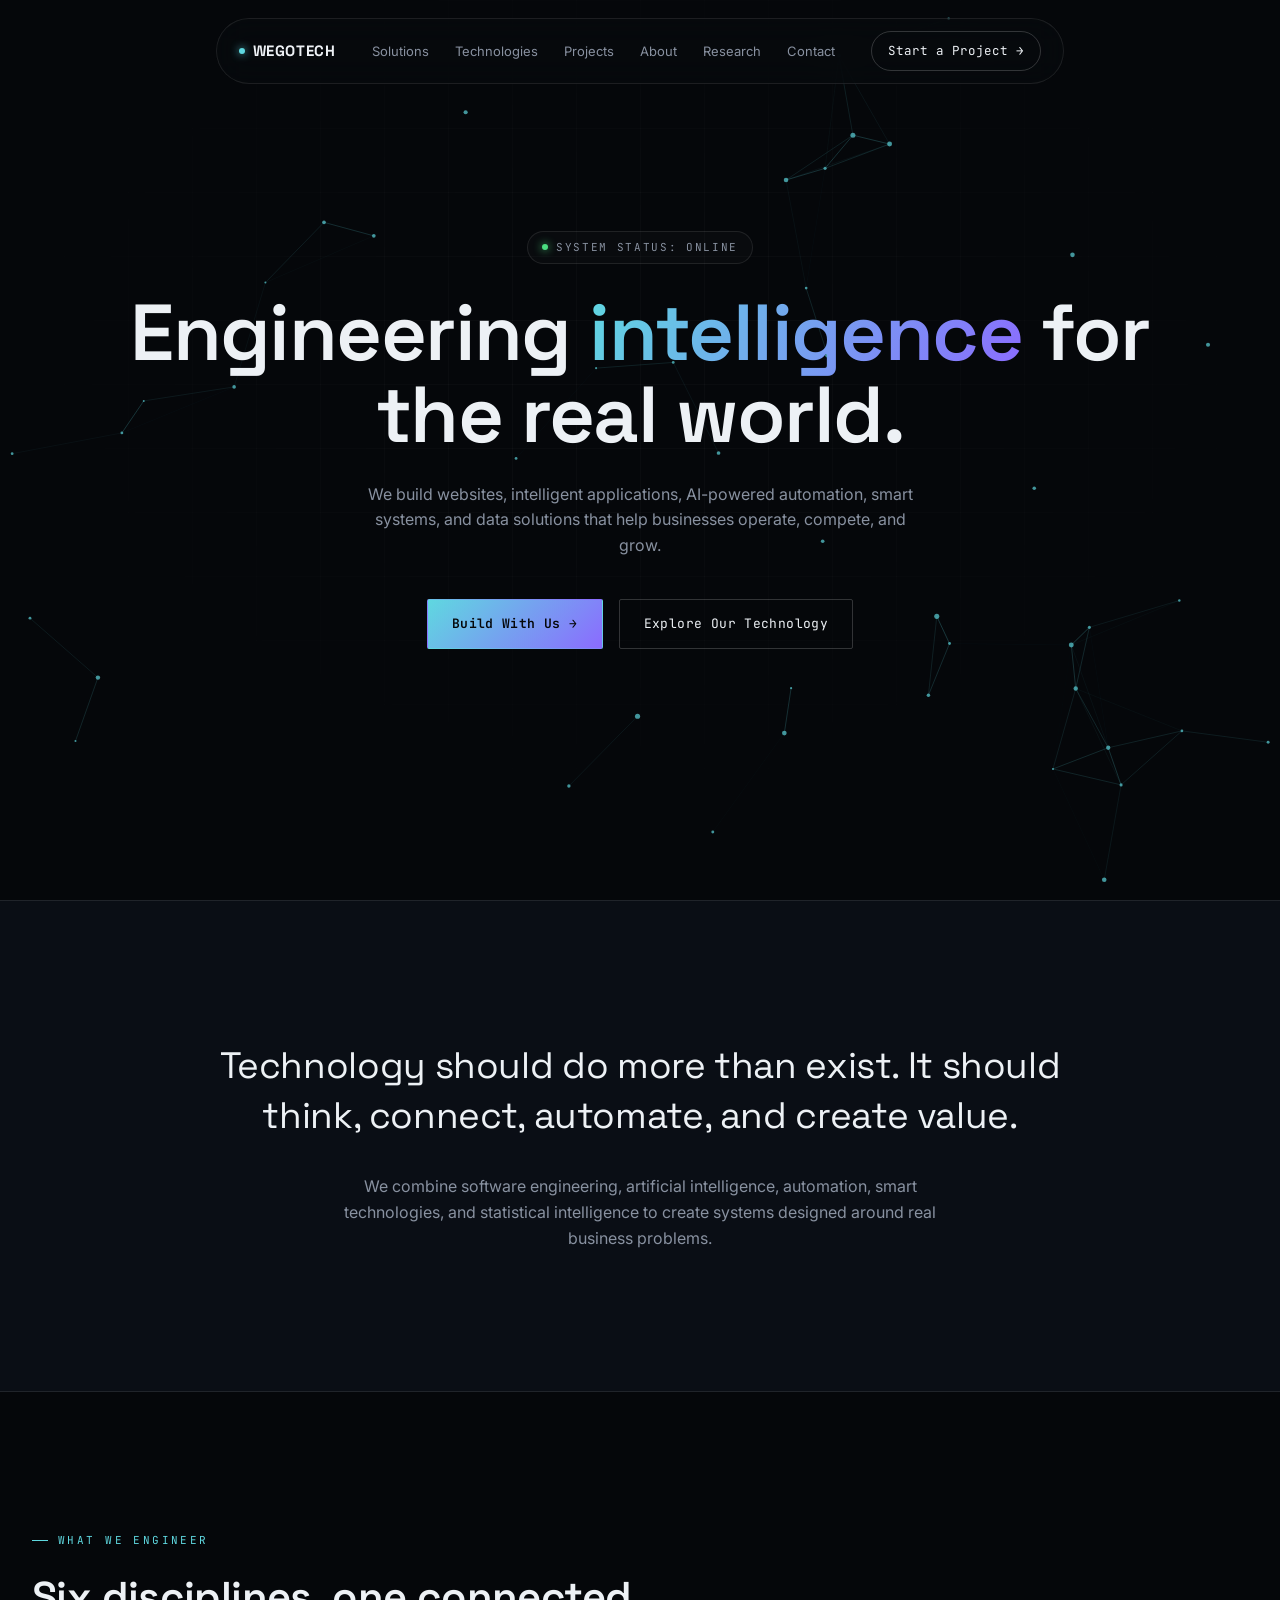
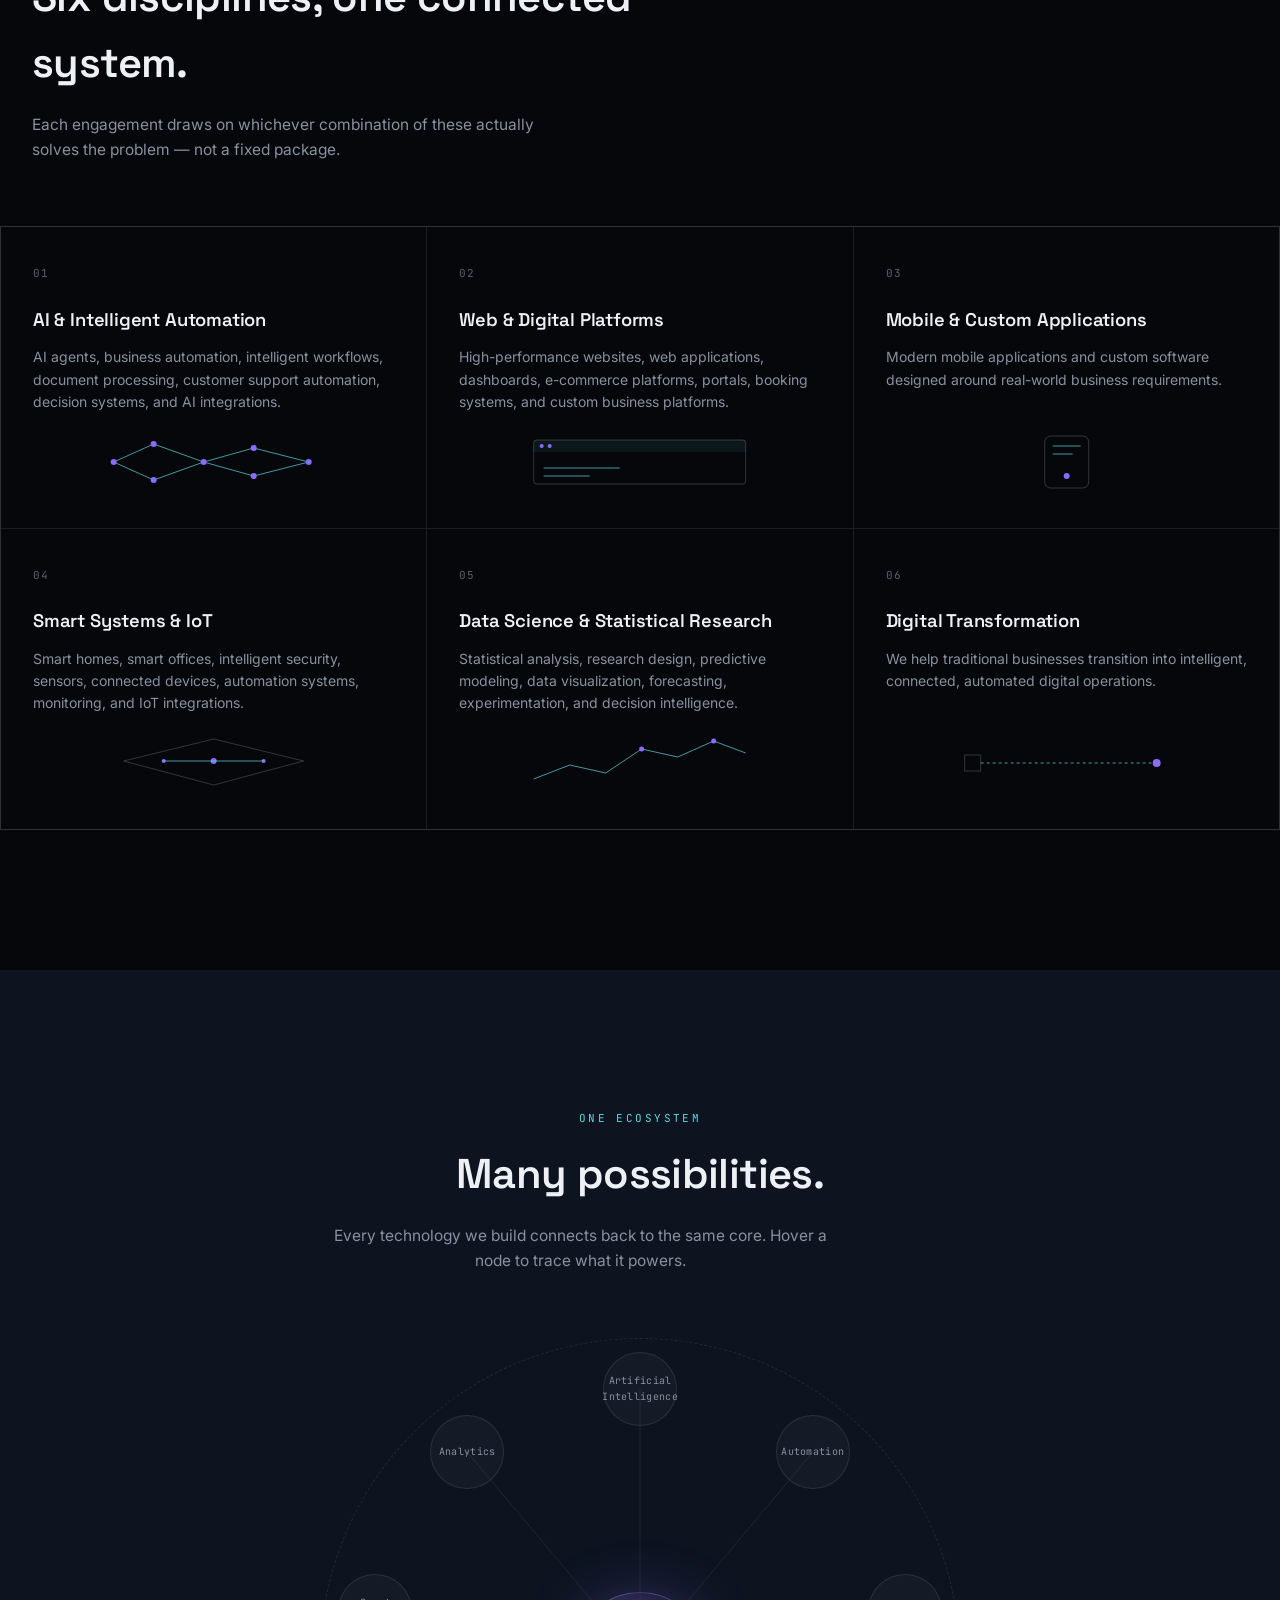
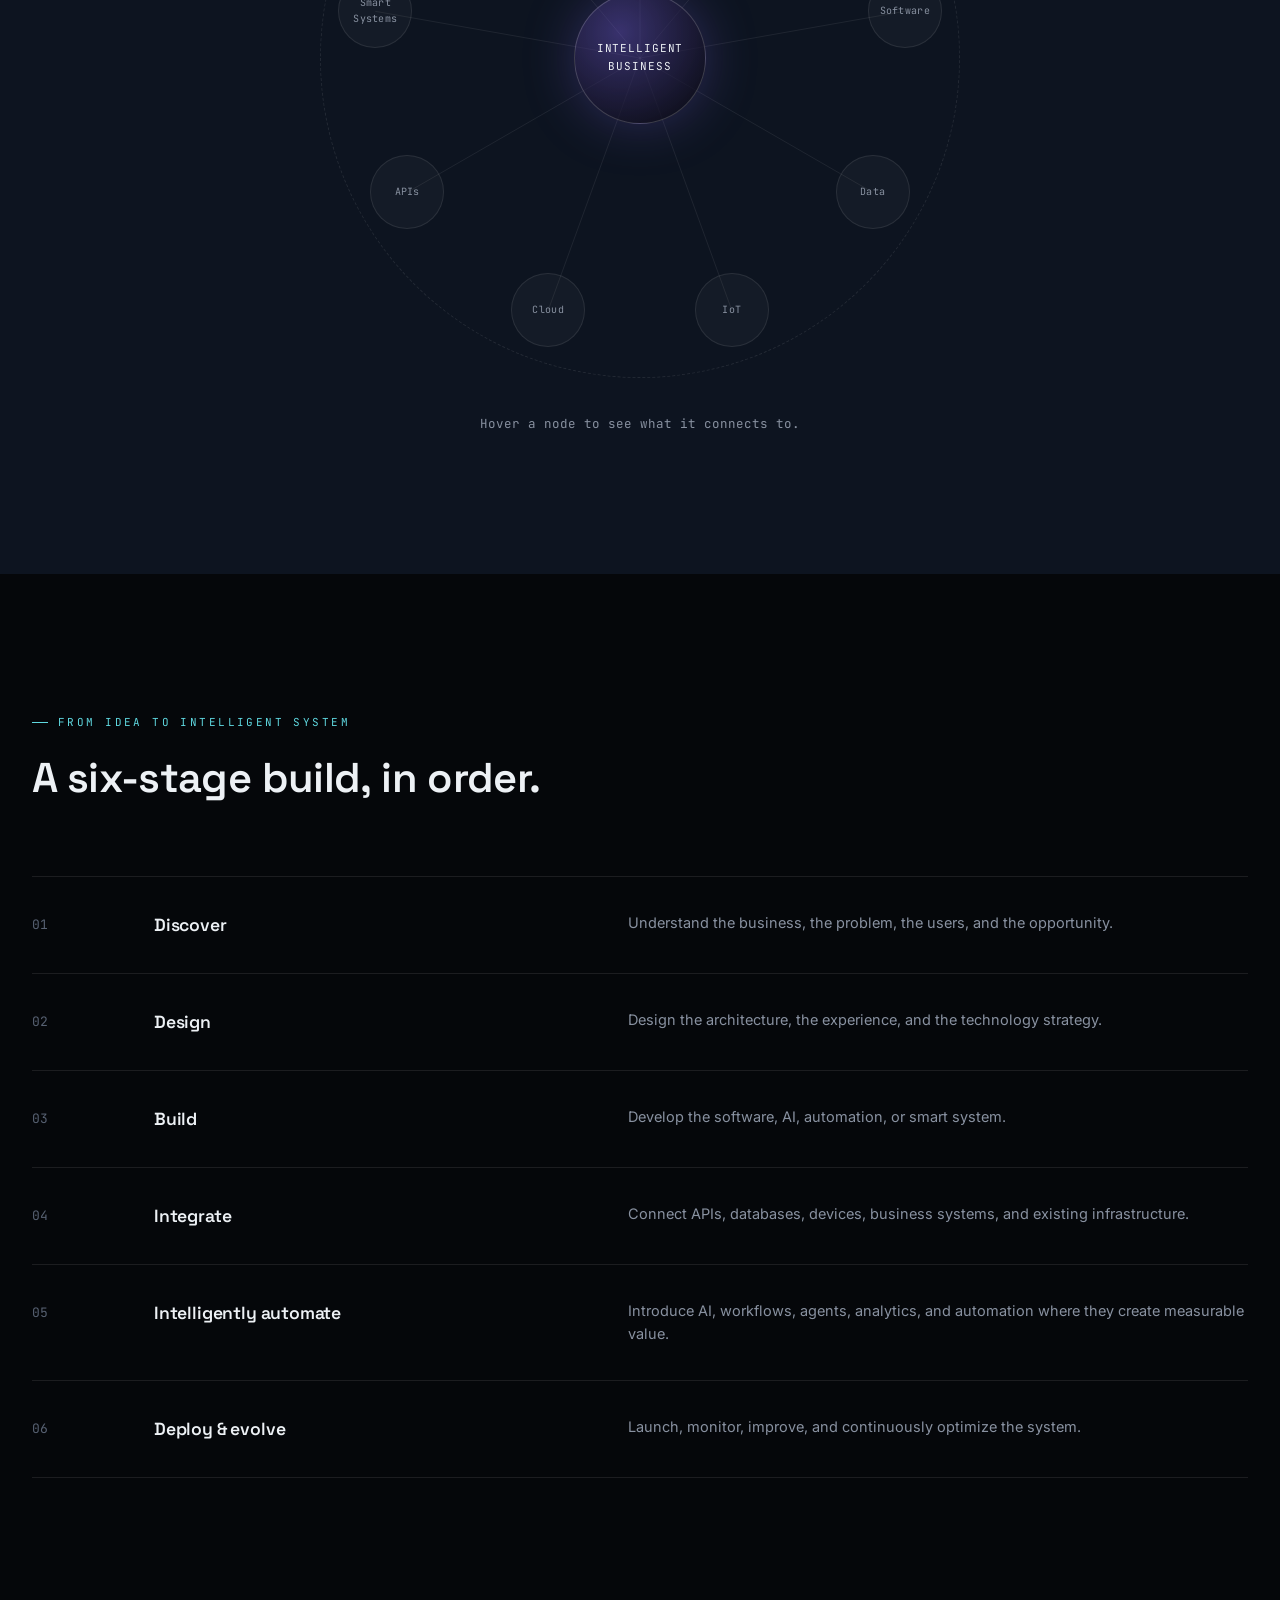
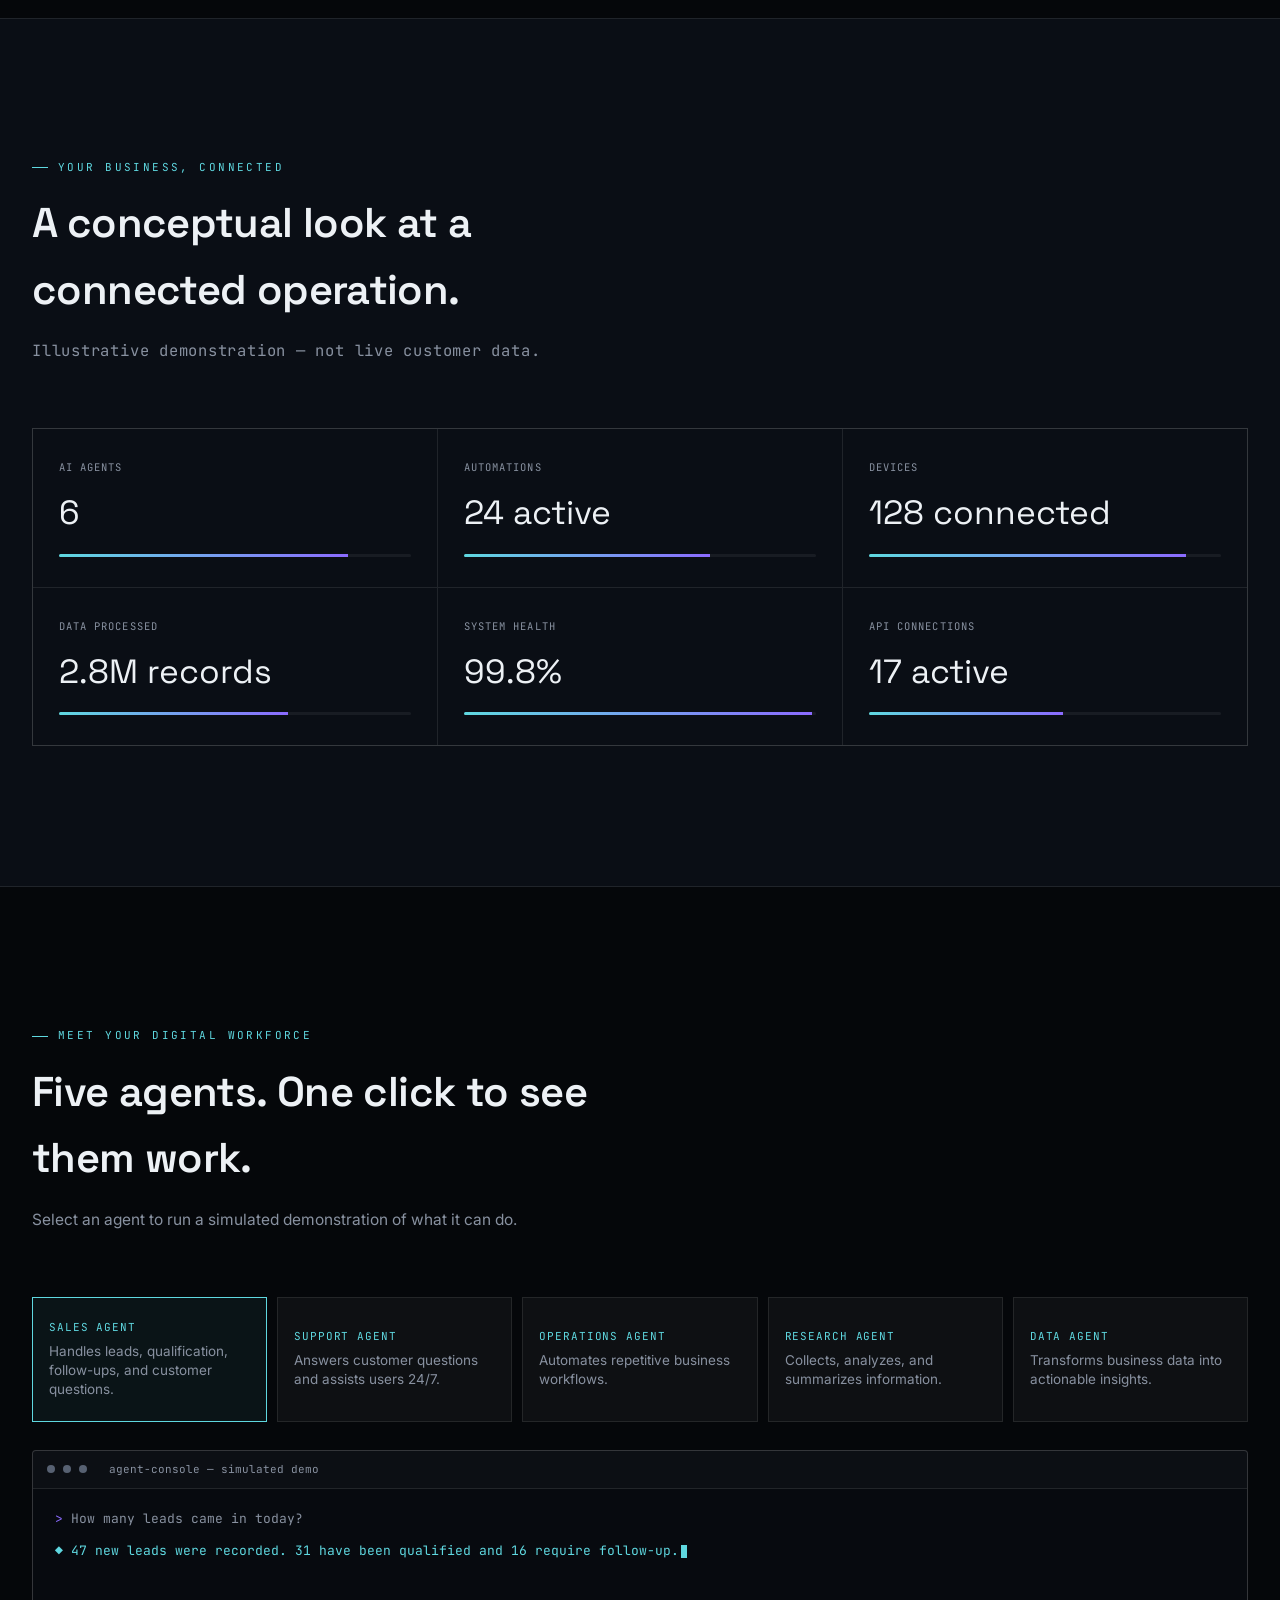
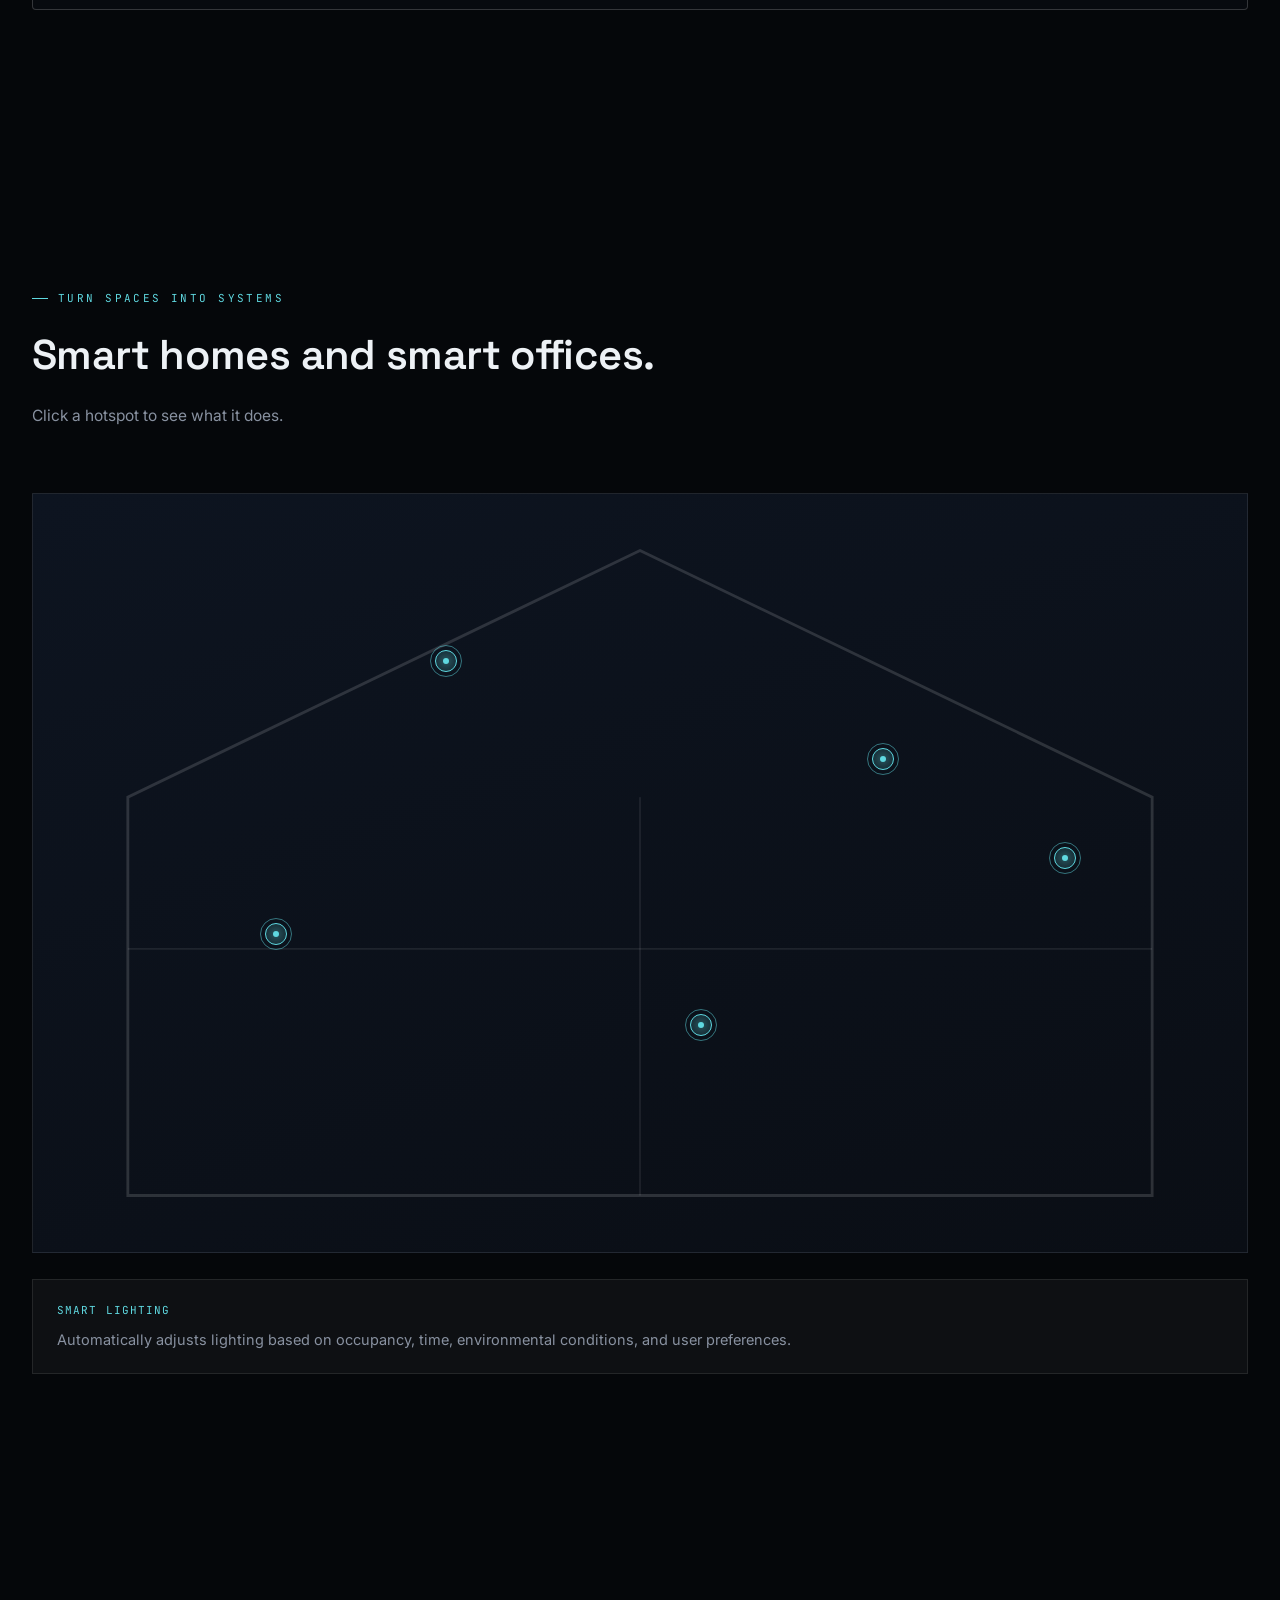
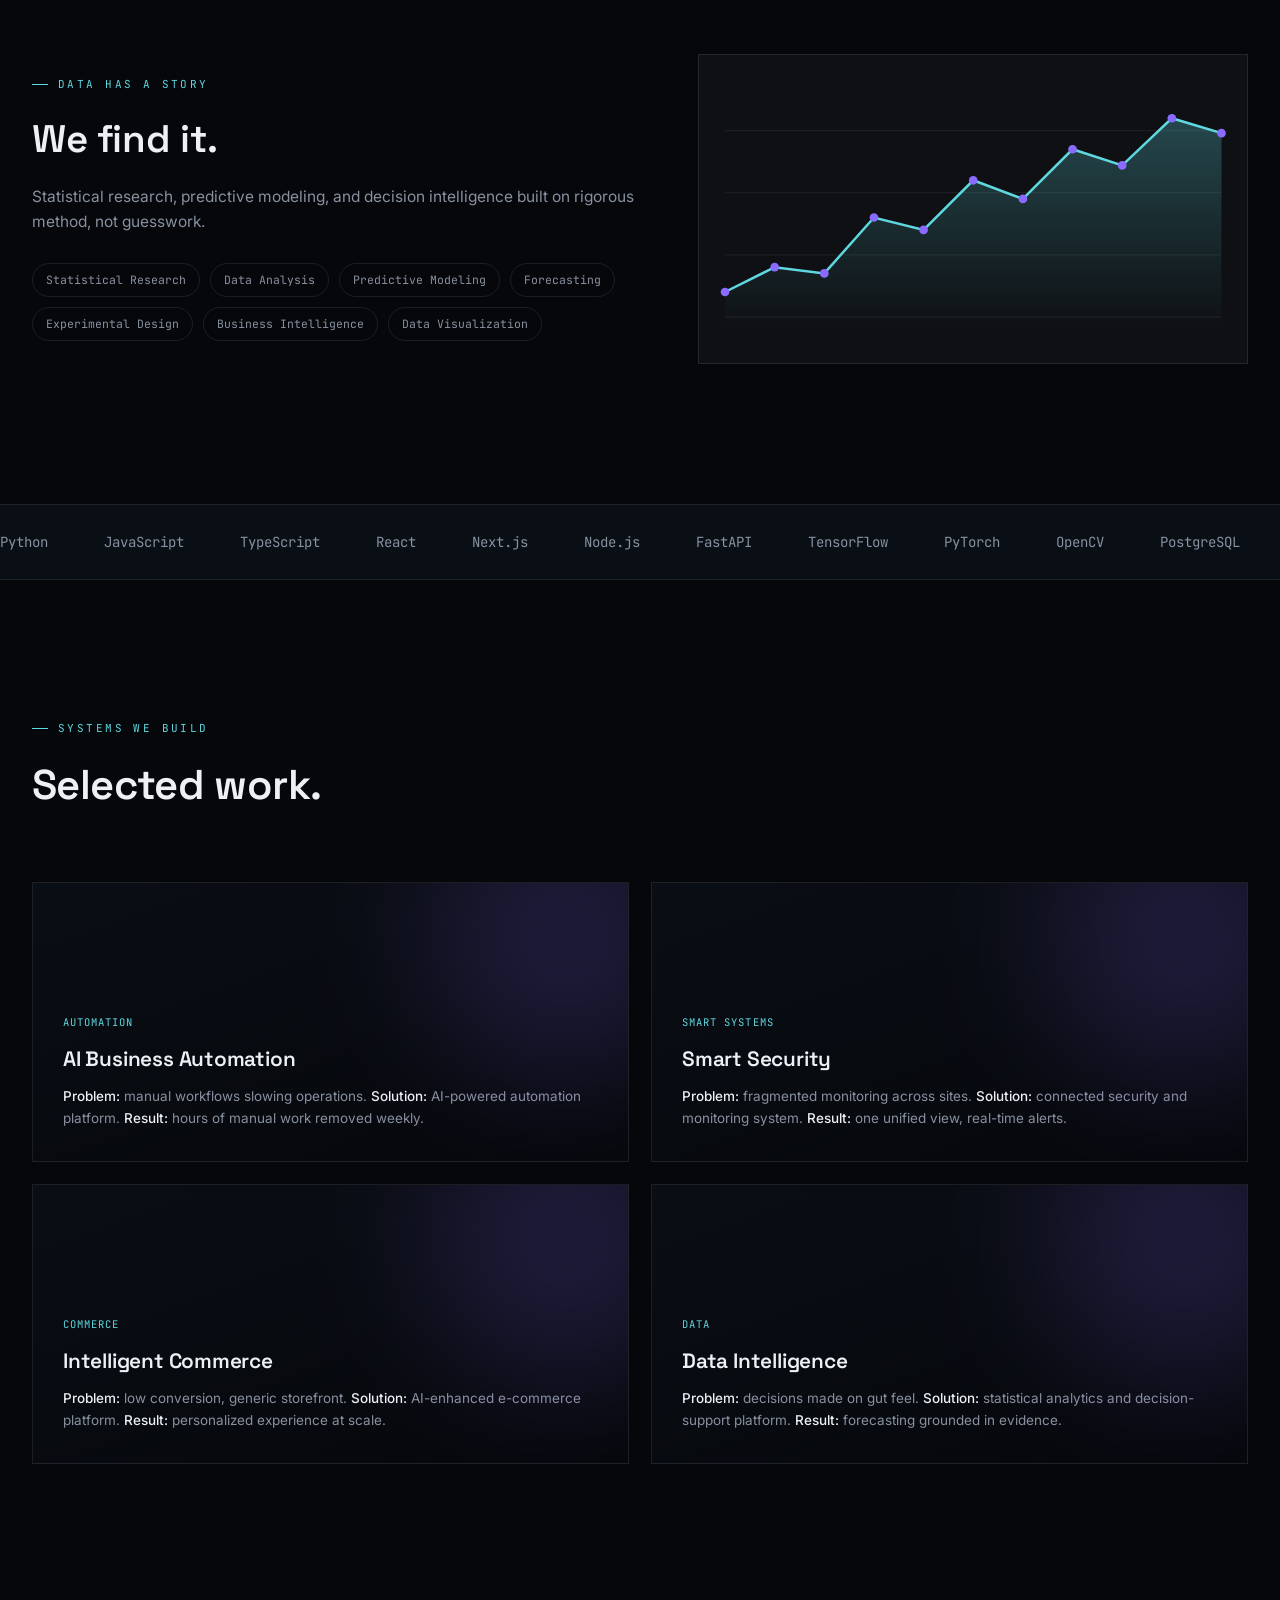
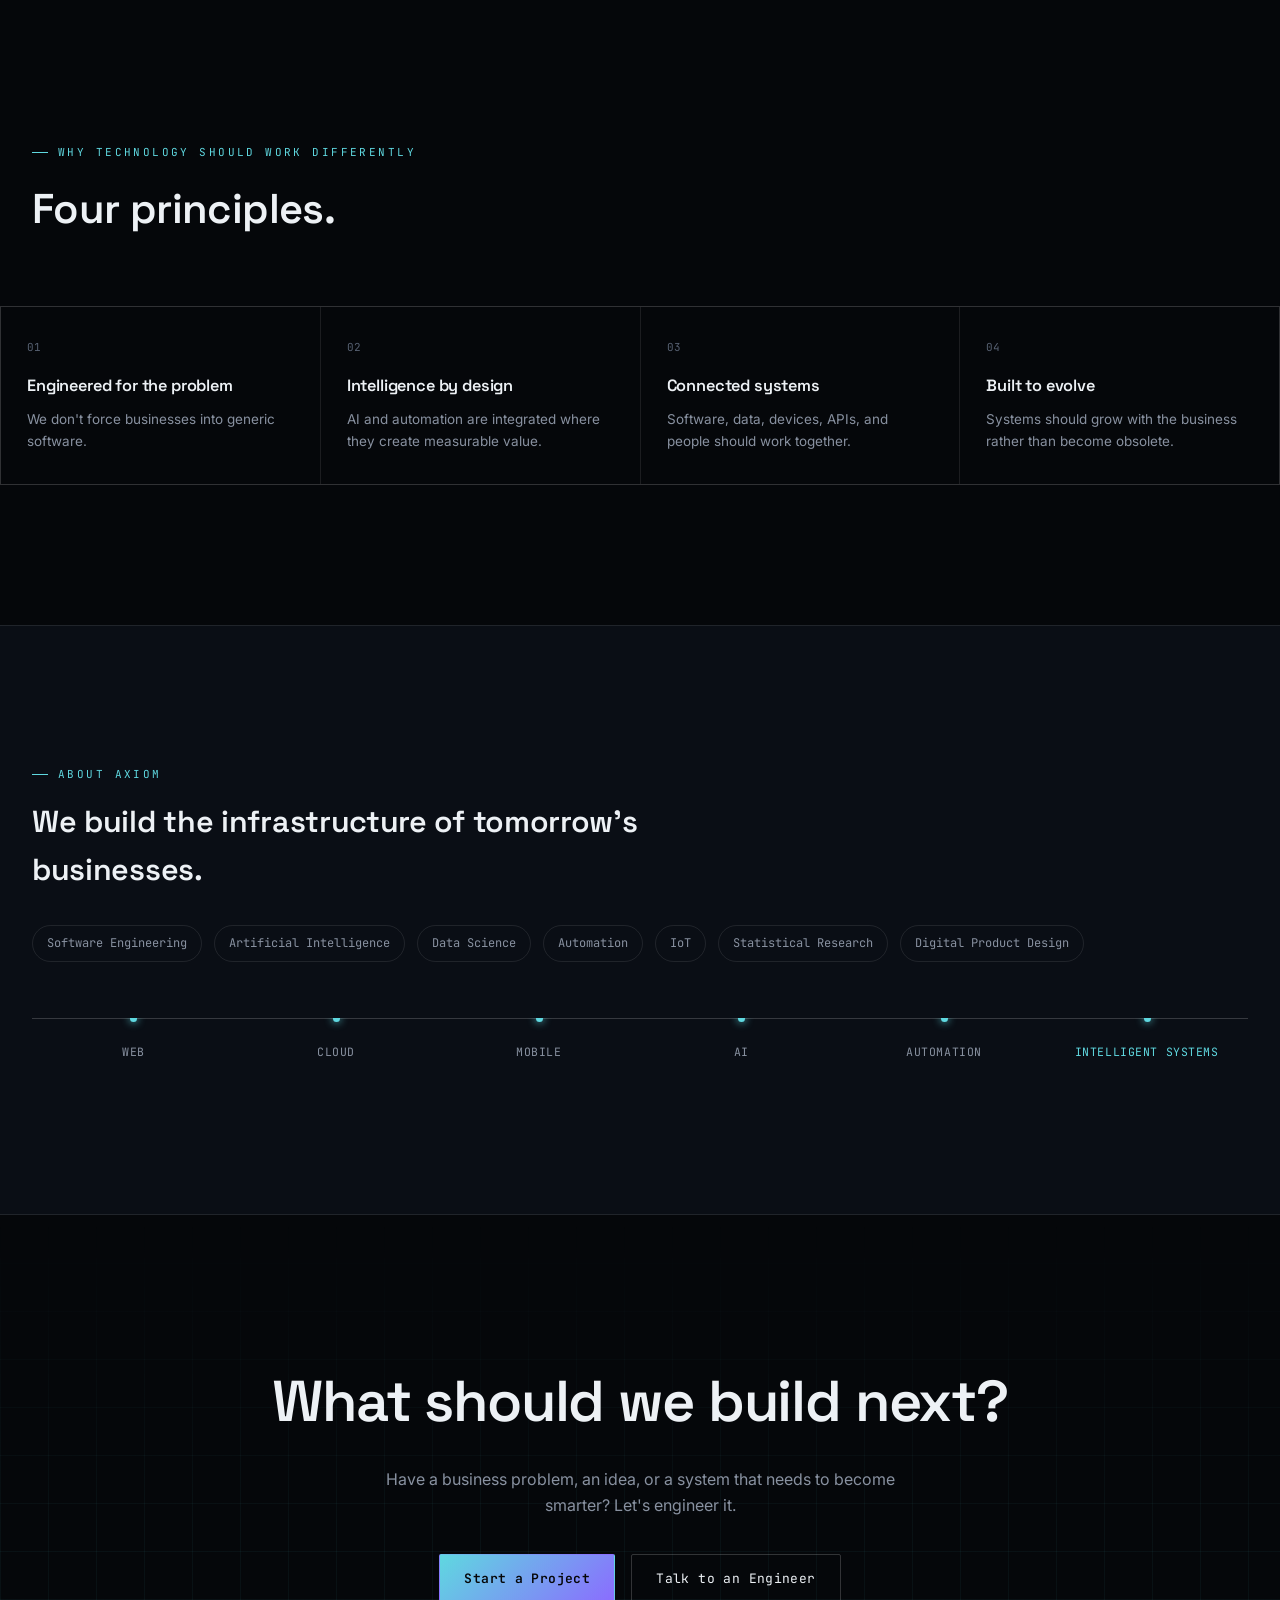
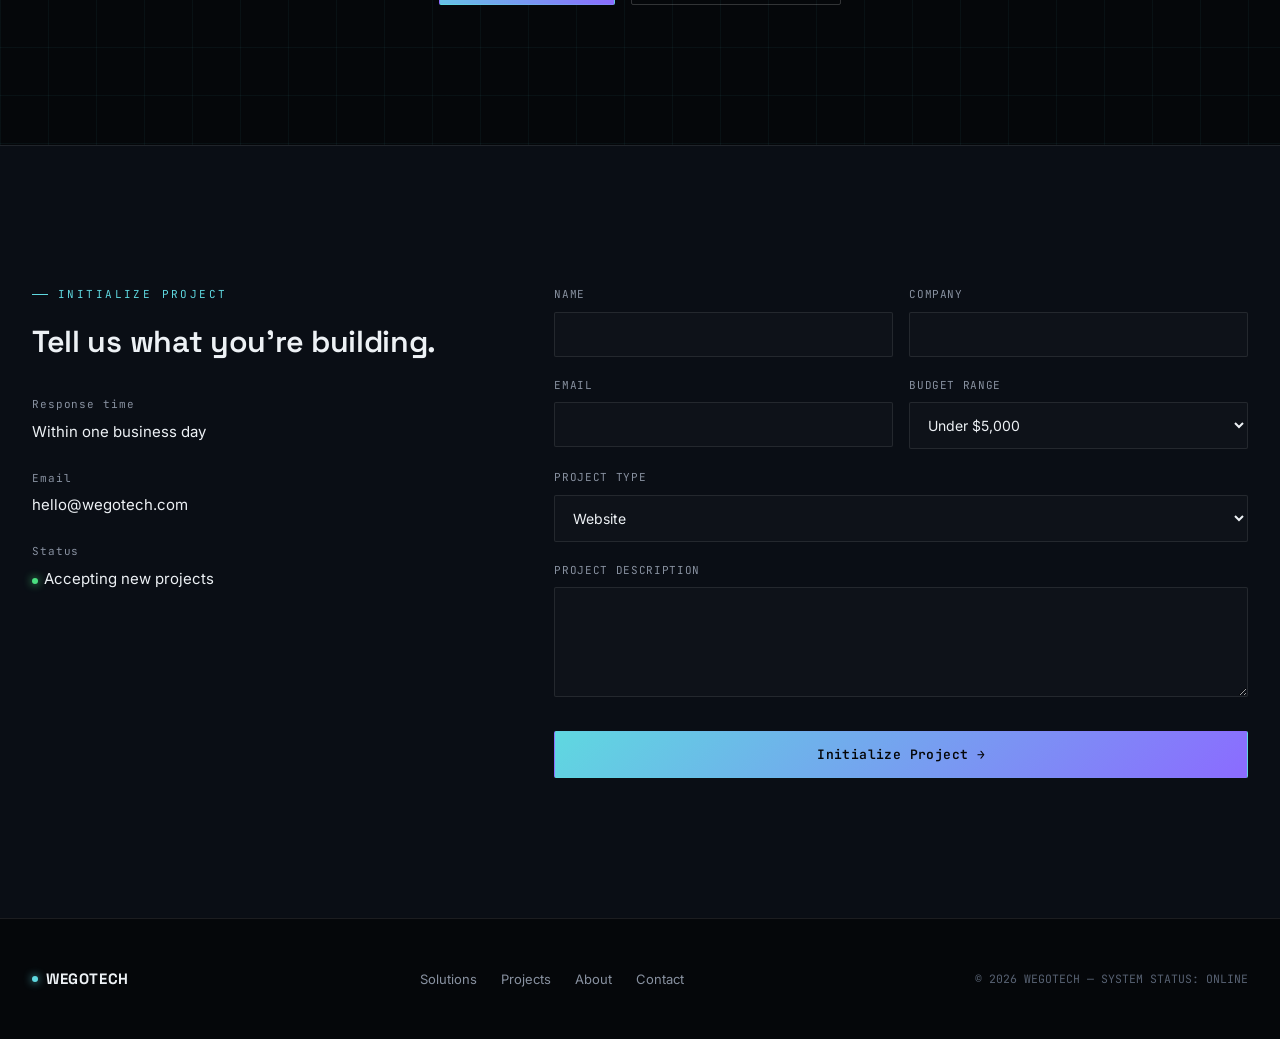
==== index.html @ 06b7b5f1 "Split site into separate HTML/CSS/JS files" ====
<!DOCTYPE html>
<html lang="en">
<head>
<meta charset="UTF-8">
<meta name="viewport" content="width=device-width, initial-scale=1.0">
<title>WeGoTech — Engineering Intelligence for the Real World</title>
<meta name="description" content="WeGoTech builds websites, intelligent applications, AI automation, smart systems and data solutions that help businesses operate, compete and grow.">
<meta property="og:title" content="WeGoTech — Engineering Intelligence for the Real World">
<meta property="og:description" content="AI integration, automation, software engineering, IoT and statistical research, delivered as one connected system.">
<meta property="og:type" content="website">
<link rel="preconnect" href="https://fonts.googleapis.com">
<link href="https://fonts.googleapis.com/css2?family=Space+Grotesk:wght@400;500;600;700&family=Inter:wght@400;500;600&family=JetBrains+Mono:wght@400;500&display=swap" rel="stylesheet">
<link rel="stylesheet" href="styles.css">
</head>
<body>

<div id="boot" aria-hidden="true">
  <div class="line l1">INITIALIZING SYSTEM<span>...</span></div>
  <div class="line l2">AI MODULE <span>........ ONLINE</span></div>
  <div class="line l3">DATA ENGINE <span>...... ONLINE</span></div>
  <div class="line l4">AUTOMATION <span>....... ONLINE</span></div>
  <div class="line l5">WELCOME TO WEGOTECH</div>
</div>

<header>
  <nav id="nav">
    <div class="logo"><span class="dot"></span>WEGOTECH</div>
    <div class="nav-links">
      <a href="#solutions">Solutions</a>
      <a href="#ecosystem">Technologies</a>
      <a href="#projects">Projects</a>
      <a href="#about">About</a>
      <a href="#data">Research</a>
      <a href="#contact">Contact</a>
    </div>
    <a href="#contact" class="nav-cta">Start a Project →</a>
  </nav>
</header>

<!-- HERO -->
<section class="hero">
  <canvas id="hero-canvas"></canvas>
  <div class="hero-grid" aria-hidden="true"></div>
  <div class="container hero-inner">
    <div class="status-pill"><span class="pulse"></span> SYSTEM STATUS: ONLINE</div>
    <h1>Engineering <span class="grad">intelligence</span> for the real world.</h1>
    <p>We build websites, intelligent applications, AI-powered automation, smart systems, and data solutions that help businesses operate, compete, and grow.</p>
    <div class="hero-ctas">
      <a href="#contact" class="btn btn-primary">Build With Us →</a>
      <a href="#solutions" class="btn btn-ghost">Explore Our Technology</a>
    </div>
  </div>
</section>

<!-- PHILOSOPHY -->
<section class="philosophy">
  <div class="container">
    <p class="lead" id="philosophy-text">Technology should do more than exist. It should think, connect, automate, and create value.</p>
    <p class="sub reveal">We combine software engineering, artificial intelligence, automation, smart technologies, and statistical intelligence to create systems designed around real business problems.</p>
  </div>
</section>

<!-- SERVICES -->
<section id="solutions">
  <div class="container">
    <div class="section-head reveal">
      <div class="eyebrow">What we engineer</div>
      <h2>Six disciplines, one connected system.</h2>
      <p>Each engagement draws on whichever combination of these actually solves the problem — not a fixed package.</p>
    </div>
  </div>
  <div class="services-grid reveal-stagger" id="services-grid">
    <div class="service-card">
      <div class="num">01</div>
      <h3>AI &amp; Intelligent Automation</h3>
      <p>AI agents, business automation, intelligent workflows, document processing, customer support automation, decision systems, and AI integrations.</p>
      <div class="viz"><svg viewBox="0 0 220 56"><g class="net-viz"></g></svg></div>
    </div>
    <div class="service-card">
      <div class="num">02</div>
      <h3>Web &amp; Digital Platforms</h3>
      <p>High-performance websites, web applications, dashboards, e-commerce platforms, portals, booking systems, and custom business platforms.</p>
      <div class="viz"><svg viewBox="0 0 220 56"><rect x="4" y="6" width="212" height="44" rx="3" fill="none" stroke="var(--line-bright)"/><rect x="4" y="6" width="212" height="12" fill="rgba(95,216,224,0.08)"/><circle class="viz-dot" cx="12" cy="12" r="2"/><circle class="viz-dot" cx="20" cy="12" r="2" fill="var(--cyan)"/><line class="viz-line" x1="14" y1="34" x2="90" y2="34"/><line class="viz-line" x1="14" y1="42" x2="60" y2="42"/></svg></div>
    </div>
    <div class="service-card">
      <div class="num">03</div>
      <h3>Mobile &amp; Custom Applications</h3>
      <p>Modern mobile applications and custom software designed around real-world business requirements.</p>
      <div class="viz"><svg viewBox="0 0 220 56"><rect x="88" y="2" width="44" height="52" rx="6" fill="none" stroke="var(--line-bright)"/><line class="viz-line" x1="96" y1="12" x2="124" y2="12"/><line class="viz-line" x1="96" y1="20" x2="116" y2="20"/><circle class="viz-dot" cx="110" cy="42" r="3"/></svg></div>
    </div>
    <div class="service-card">
      <div class="num">04</div>
      <h3>Smart Systems &amp; IoT</h3>
      <p>Smart homes, smart offices, intelligent security, sensors, connected devices, automation systems, monitoring, and IoT integrations.</p>
      <div class="viz"><svg viewBox="0 0 220 56"><polygon points="110,4 200,26 110,50 20,26" fill="none" stroke="var(--line-bright)"/><circle class="viz-dot" cx="110" cy="26" r="3"/><circle class="viz-dot" cx="60" cy="26" r="2" fill="var(--cyan)"/><circle class="viz-dot" cx="160" cy="26" r="2" fill="var(--cyan)"/><line class="viz-line" x1="110" y1="26" x2="60" y2="26"/><line class="viz-line" x1="110" y1="26" x2="160" y2="26"/></svg></div>
    </div>
    <div class="service-card">
      <div class="num">05</div>
      <h3>Data Science &amp; Statistical Research</h3>
      <p>Statistical analysis, research design, predictive modeling, data visualization, forecasting, experimentation, and decision intelligence.</p>
      <div class="viz"><svg viewBox="0 0 220 56"><polyline class="viz-line" points="4,44 40,30 76,38 112,14 148,22 184,6 216,18"/><circle class="viz-dot" cx="112" cy="14" r="2.5"/><circle class="viz-dot" cx="184" cy="6" r="2.5"/></svg></div>
    </div>
    <div class="service-card">
      <div class="num">06</div>
      <h3>Digital Transformation</h3>
      <p>We help traditional businesses transition into intelligent, connected, automated digital operations.</p>
      <div class="viz"><svg viewBox="0 0 220 56"><rect x="8" y="20" width="16" height="16" fill="none" stroke="var(--line-bright)"/><line class="viz-line" x1="24" y1="28" x2="196" y2="28" stroke-dasharray="3 3"/><circle class="viz-dot" cx="200" cy="28" r="4"/></svg></div>
    </div>
  </div>
</section>

<!-- ECOSYSTEM -->
<section id="ecosystem" class="ecosystem">
  <div class="container">
    <div class="section-head center reveal" style="margin-left:auto;margin-right:auto;">
      <div class="eyebrow">One ecosystem</div>
      <h2>Many possibilities.</h2>
      <p>Every technology we build connects back to the same core. Hover a node to trace what it powers.</p>
    </div>
    <div class="radial-wrap reveal" id="radial-wrap">
      <svg id="ecosystem-svg"></svg>
      <div class="radial-ring"></div>
      <div class="radial-center">INTELLIGENT<br>BUSINESS</div>
      <!-- nodes injected by JS -->
    </div>
    <p class="eco-readout" id="eco-readout">Hover a node to see what it connects to.</p>
  </div>
</section>

<!-- PROCESS -->
<section id="process">
  <div class="container">
    <div class="section-head reveal">
      <div class="eyebrow">From idea to intelligent system</div>
      <h2>A six-stage build, in order.</h2>
    </div>
    <div class="process-list reveal-stagger" id="process-list">
      <div class="process-item"><div class="p-num">01</div><h3>Discover</h3><p class="p-desc">Understand the business, the problem, the users, and the opportunity.</p></div>
      <div class="process-item"><div class="p-num">02</div><h3>Design</h3><p class="p-desc">Design the architecture, the experience, and the technology strategy.</p></div>
      <div class="process-item"><div class="p-num">03</div><h3>Build</h3><p class="p-desc">Develop the software, AI, automation, or smart system.</p></div>
      <div class="process-item"><div class="p-num">04</div><h3>Integrate</h3><p class="p-desc">Connect APIs, databases, devices, business systems, and existing infrastructure.</p></div>
      <div class="process-item"><div class="p-num">05</div><h3>Intelligently automate</h3><p class="p-desc">Introduce AI, workflows, agents, analytics, and automation where they create measurable value.</p></div>
      <div class="process-item"><div class="p-num">06</div><h3>Deploy &amp; evolve</h3><p class="p-desc">Launch, monitor, improve, and continuously optimize the system.</p></div>
    </div>
  </div>
</section>

<!-- CONTROL CENTER -->
<section class="control">
  <div class="container">
    <div class="section-head reveal">
      <div class="eyebrow">Your business, connected</div>
      <h2>A conceptual look at a connected operation.</h2>
      <p class="control-note">Illustrative demonstration — not live customer data.</p>
    </div>
    <div class="stat-grid" id="stat-grid">
      <div class="stat"><div class="stat-label">AI Agents</div><div class="stat-value" data-target="6" data-suffix="">0</div><div class="stat-bar"><i data-width="82%"></i></div></div>
      <div class="stat"><div class="stat-label">Automations</div><div class="stat-value" data-target="24" data-suffix=" active">0</div><div class="stat-bar"><i data-width="70%"></i></div></div>
      <div class="stat"><div class="stat-label">Devices</div><div class="stat-value" data-target="128" data-suffix=" connected">0</div><div class="stat-bar"><i data-width="90%"></i></div></div>
      <div class="stat"><div class="stat-label">Data processed</div><div class="stat-value" data-target="2.8" data-suffix="M records" data-decimal="1">0</div><div class="stat-bar"><i data-width="65%"></i></div></div>
      <div class="stat"><div class="stat-label">System health</div><div class="stat-value" data-target="99.8" data-suffix="%" data-decimal="1">0</div><div class="stat-bar"><i data-width="99%"></i></div></div>
      <div class="stat"><div class="stat-label">API connections</div><div class="stat-value" data-target="17" data-suffix=" active">0</div><div class="stat-bar"><i data-width="55%"></i></div></div>
    </div>
  </div>
</section>

<!-- AGENTS -->
<section id="agents">
  <div class="container">
    <div class="section-head reveal">
      <div class="eyebrow">Meet your digital workforce</div>
      <h2>Five agents. One click to see them work.</h2>
      <p>Select an agent to run a simulated demonstration of what it can do.</p>
    </div>
    <div class="agents-grid reveal-stagger" id="agents-grid">
      <button class="agent-btn active" data-agent="0"><div class="a-name">SALES AGENT</div><div class="a-role">Handles leads, qualification, follow-ups, and customer questions.</div></button>
      <button class="agent-btn" data-agent="1"><div class="a-name">SUPPORT AGENT</div><div class="a-role">Answers customer questions and assists users 24/7.</div></button>
      <button class="agent-btn" data-agent="2"><div class="a-name">OPERATIONS AGENT</div><div class="a-role">Automates repetitive business workflows.</div></button>
      <button class="agent-btn" data-agent="3"><div class="a-name">RESEARCH AGENT</div><div class="a-role">Collects, analyzes, and summarizes information.</div></button>
      <button class="agent-btn" data-agent="4"><div class="a-name">DATA AGENT</div><div class="a-role">Transforms business data into actionable insights.</div></button>
    </div>
    <div class="terminal reveal">
      <div class="terminal-bar"><span class="dot"></span><span class="dot"></span><span class="dot"></span>&nbsp;&nbsp;agent-console — simulated demo</div>
      <div class="terminal-body" id="terminal-body"></div>
    </div>
  </div>
</section>

<!-- SMART SPACE -->
<section id="smart-space">
  <div class="container">
    <div class="section-head reveal">
      <div class="eyebrow">Turn spaces into systems</div>
      <h2>Smart homes and smart offices.</h2>
      <p>Click a hotspot to see what it does.</p>
    </div>
    <div class="space-wrap reveal" id="space-wrap">
      <svg viewBox="0 0 640 400" preserveAspectRatio="xMidYMid slice">
        <polygon points="320,30 590,160 590,370 50,370 50,160" fill="none" stroke="rgba(255,255,255,0.14)" stroke-width="1.5"/>
        <line x1="320" y1="160" x2="320" y2="370" stroke="rgba(255,255,255,0.08)"/>
        <line x1="50" y1="240" x2="590" y2="240" stroke="rgba(255,255,255,0.08)"/>
      </svg>
      <div class="hotspot" style="top:22%; left:34%;" data-spot="0"></div>
      <div class="hotspot" style="top:35%; left:70%;" data-spot="1"></div>
      <div class="hotspot" style="top:58%; left:20%;" data-spot="2"></div>
      <div class="hotspot" style="top:70%; left:55%;" data-spot="3"></div>
      <div class="hotspot" style="top:48%; left:85%;" data-spot="4"></div>
    </div>
    <div class="space-info reveal" id="space-info">
      <div class="si-title">SMART LIGHTING</div>
      <div class="si-body">Automatically adjusts lighting based on occupancy, time, environmental conditions, and user preferences.</div>
    </div>
  </div>
</section>

<!-- DATA -->
<section id="data">
  <div class="container">
    <div class="data-grid">
      <div class="reveal">
        <div class="eyebrow">Data has a story</div>
        <h2 style="font-size:clamp(1.7rem,3.4vw,2.4rem); margin-top:14px;">We find it.</h2>
        <p style="color:var(--muted); margin-top:16px; font-size:15.5px;">Statistical research, predictive modeling, and decision intelligence built on rigorous method, not guesswork.</p>
        <div class="data-tags">
          <span>Statistical Research</span><span>Data Analysis</span><span>Predictive Modeling</span>
          <span>Forecasting</span><span>Experimental Design</span><span>Business Intelligence</span><span>Data Visualization</span>
        </div>
      </div>
      <div class="chart-box reveal" id="chart-box">
        <svg viewBox="0 0 400 200">
          <defs>
            <linearGradient id="areaGrad" x1="0" y1="0" x2="0" y2="1">
              <stop offset="0%" stop-color="var(--cyan)" stop-opacity="0.28"/>
              <stop offset="100%" stop-color="var(--cyan)" stop-opacity="0"/>
            </linearGradient>
          </defs>
          <g stroke="rgba(255,255,255,0.06)">
            <line x1="0" y1="40" x2="400" y2="40"/><line x1="0" y1="90" x2="400" y2="90"/>
            <line x1="0" y1="140" x2="400" y2="140"/><line x1="0" y1="190" x2="400" y2="190"/>
          </g>
          <path class="chart-area" id="area-path" d="M0,170 L40,150 L80,155 L120,110 L160,120 L200,80 L240,95 L280,55 L320,68 L360,30 L400,42 L400,200 L0,200 Z"/>
          <polyline class="chart-line" id="line-path" points="0,170 40,150 80,155 120,110 160,120 200,80 240,95 280,55 320,68 360,30 400,42"/>
          <g id="chart-dots"></g>
        </svg>
      </div>
    </div>
  </div>
</section>

<!-- STACK -->
<div class="marquee">
  <div class="marquee-track" id="marquee-track"></div>
</div>

<!-- PROJECTS -->
<section id="projects">
  <div class="container">
    <div class="section-head reveal">
      <div class="eyebrow">Systems we build</div>
      <h2>Selected work.</h2>
    </div>
    <div class="projects-grid reveal-stagger">
      <div class="project-card"><div class="p-glow"></div><div class="p-tag">Automation</div><h3>AI Business Automation</h3><div class="p-meta"><b>Problem:</b> manual workflows slowing operations. <b>Solution:</b> AI-powered automation platform. <b>Result:</b> hours of manual work removed weekly.</div></div>
      <div class="project-card"><div class="p-glow"></div><div class="p-tag">Smart systems</div><h3>Smart Security</h3><div class="p-meta"><b>Problem:</b> fragmented monitoring across sites. <b>Solution:</b> connected security and monitoring system. <b>Result:</b> one unified view, real-time alerts.</div></div>
      <div class="project-card"><div class="p-glow"></div><div class="p-tag">Commerce</div><h3>Intelligent Commerce</h3><div class="p-meta"><b>Problem:</b> low conversion, generic storefront. <b>Solution:</b> AI-enhanced e-commerce platform. <b>Result:</b> personalized experience at scale.</div></div>
      <div class="project-card"><div class="p-glow"></div><div class="p-tag">Data</div><h3>Data Intelligence</h3><div class="p-meta"><b>Problem:</b> decisions made on gut feel. <b>Solution:</b> statistical analytics and decision-support platform. <b>Result:</b> forecasting grounded in evidence.</div></div>
    </div>
  </div>
</section>

<!-- WHY US -->
<section id="why">
  <div class="container">
    <div class="section-head reveal">
      <div class="eyebrow">Why technology should work differently</div>
      <h2>Four principles.</h2>
    </div>
  </div>
  <div class="principles reveal-stagger">
    <div class="principle"><div class="num">01</div><h3>Engineered for the problem</h3><p>We don't force businesses into generic software.</p></div>
    <div class="principle"><div class="num">02</div><h3>Intelligence by design</h3><p>AI and automation are integrated where they create measurable value.</p></div>
    <div class="principle"><div class="num">03</div><h3>Connected systems</h3><p>Software, data, devices, APIs, and people should work together.</p></div>
    <div class="principle"><div class="num">04</div><h3>Built to evolve</h3><p>Systems should grow with the business rather than become obsolete.</p></div>
  </div>
</section>

<!-- ABOUT -->
<section id="about" class="about">
  <div class="container">
    <div class="reveal">
      <div class="eyebrow">About Axiom</div>
      <h2 class="about-lead" style="margin-top:14px;">We build the infrastructure of tomorrow's businesses.</h2>
      <div class="about-list">
        <span>Software Engineering</span><span>Artificial Intelligence</span><span>Data Science</span>
        <span>Automation</span><span>IoT</span><span>Statistical Research</span><span>Digital Product Design</span>
      </div>
    </div>
    <div class="timeline reveal">
      <div class="t-step"><span>WEB</span></div>
      <div class="t-step"><span>CLOUD</span></div>
      <div class="t-step"><span>MOBILE</span></div>
      <div class="t-step"><span>AI</span></div>
      <div class="t-step"><span>AUTOMATION</span></div>
      <div class="t-step"><span>INTELLIGENT SYSTEMS</span></div>
    </div>
  </div>
</section>

<!-- FINAL CTA -->
<section class="final-cta">
  <div class="final-grid" aria-hidden="true"></div>
  <div class="container reveal">
    <h2>What should we build next?</h2>
    <p>Have a business problem, an idea, or a system that needs to become smarter? Let's engineer it.</p>
    <div class="hero-ctas">
      <a href="#contact" class="btn btn-primary">Start a Project</a>
      <a href="#contact" class="btn btn-ghost">Talk to an Engineer</a>
    </div>
  </div>
</section>

<!-- CONTACT -->
<section id="contact" class="contact">
  <div class="container">
    <div class="contact-grid">
      <div class="contact-side reveal">
        <div class="eyebrow">Initialize project</div>
        <h2 style="font-size:1.9rem; margin:14px 0 30px;">Tell us what you're building.</h2>
        <div class="cs-label">Response time</div>
        <div class="cs-value">Within one business day</div>
        <div class="cs-label">Email</div>
        <div class="cs-value">hello@wegotech.com</div>
        <div class="cs-label">Status</div>
        <div class="cs-value"><span class="pulse" style="display:inline-block; margin-right:6px;"></span>Accepting new projects</div>
      </div>
      <div class="reveal">
        <form id="contact-form">
          <div class="field-row">
            <div class="field"><label for="f-name">Name</label><input id="f-name" type="text" required></div>
            <div class="field"><label for="f-company">Company</label><input id="f-company" type="text"></div>
          </div>
          <div class="field-row">
            <div class="field"><label for="f-email">Email</label><input id="f-email" type="email" required></div>
            <div class="field"><label for="f-budget">Budget range</label>
              <select id="f-budget">
                <option>Under $5,000</option><option>$5,000 – $20,000</option>
                <option>$20,000 – $50,000</option><option>$50,000+</option><option>Not sure yet</option>
              </select>
            </div>
          </div>
          <div class="field">
            <label for="f-type">Project type</label>
            <select id="f-type">
              <option>Website</option><option>AI Integration</option><option>AI Automation</option>
              <option>Mobile App</option><option>Smart Home / IoT</option><option>Data Science</option>
              <option>Statistical Research</option><option>Custom Software</option><option>Other</option>
            </select>
          </div>
          <div class="field"><label for="f-desc">Project description</label><textarea id="f-desc" required></textarea></div>
          <button type="submit" class="btn btn-primary" style="width:100%; justify-content:center; margin-top:6px;">Initialize Project →</button>
        </form>
        <div id="confirm" class="hidden">
          <div class="c-title">TRANSMISSION RECEIVED</div>
          <h3>Project request registered.</h3>
          <p>SYSTEM STATUS: request logged — we'll respond within one business day.</p>
        </div>
      </div>
    </div>
  </div>
</section>

<footer>
  <div class="container footer-inner">
    <div class="logo"><span class="dot"></span>WEGOTECH</div>
    <div class="f-links"><a href="#solutions">Solutions</a><a href="#projects">Projects</a><a href="#about">About</a><a href="#contact">Contact</a></div>
    <div class="f-copy">© 2026 WEGOTECH — SYSTEM STATUS: ONLINE</div>
  </div>
</footer>

<script src="script.js"></script>
</body>
</html>
---- styles.css ----
:root{
  --bg:#05070a;
  --bg2:#0a0e15;
  --bg3:#0d1420;
  --panel: rgba(255,255,255,0.035);
  --line: rgba(255,255,255,0.09);
  --line-bright: rgba(255,255,255,0.18);
  --cyan:#5fd8e0;
  --cyan-dim: rgba(95,216,224,0.5);
  --violet:#8b6bff;
  --violet-dim: rgba(139,107,255,0.5);
  --white:#edf1f5;
  --muted:#8891a0;
  --muted-dim:#576172;
  --font-display:'Space Grotesk', sans-serif;
  --font-body:'Inter', sans-serif;
  --font-mono:'JetBrains Mono', monospace;
  --radius: 3px;
  --ease: cubic-bezier(.16,.8,.24,1);
}
*{margin:0;padding:0;box-sizing:border-box;}
html{scroll-behavior:smooth;}
body{
  background:var(--bg);
  color:var(--white);
  font-family:var(--font-body);
  line-height:1.6;
  overflow-x:hidden;
  -webkit-font-smoothing:antialiased;
}
::selection{background:var(--violet); color:#fff;}
a{color:inherit; text-decoration:none;}
img{max-width:100%; display:block;}
.container{max-width:1280px; margin:0 auto; padding:0 32px;}
.eyebrow{
  font-family:var(--font-mono);
  font-size:11px;
  letter-spacing:.22em;
  text-transform:uppercase;
  color:var(--cyan);
  display:flex; align-items:center; gap:10px;
}
.eyebrow::before{content:''; width:16px; height:1px; background:var(--cyan);}
h1,h2,h3,h4{font-family:var(--font-display); font-weight:600; letter-spacing:-0.01em;}
section{position:relative; padding:140px 0;}
@media (max-width: 780px){ section{padding:88px 0;} .container{padding:0 20px;} }

/* ---------- reduced motion ---------- */
@media (prefers-reduced-motion: reduce){
  *{animation-duration:0.001ms !important; animation-iteration-count:1 !important; transition-duration:0.001ms !important; scroll-behavior:auto !important;}
}

/* ---------- boot loader ---------- */
#boot{
  position:fixed; inset:0; background:var(--bg); z-index:9999;
  display:flex; flex-direction:column; align-items:center; justify-content:center;
  font-family:var(--font-mono); color:var(--muted); font-size:12px; letter-spacing:.08em;
  transition:opacity .6s var(--ease), visibility .6s var(--ease);
}
#boot.hide{opacity:0; visibility:hidden; pointer-events:none;}
#boot .line{margin:3px 0; opacity:0; animation:fadeIn .4s forwards;}
#boot .line span{color:var(--cyan);}
#boot .l1{animation-delay:.05s;} #boot .l2{animation-delay:.35s;} #boot .l3{animation-delay:.65s;}
#boot .l4{animation-delay:.95s;} #boot .l5{animation-delay:1.3s; color:var(--white); font-size:14px; letter-spacing:.15em;}
@keyframes fadeIn{to{opacity:1;}}

/* ---------- nav ---------- */
header{
  position:fixed; top:18px; left:0; right:0; z-index:500;
  display:flex; justify-content:center;
}
nav{
  display:flex; align-items:center; gap:36px;
  padding:12px 22px;
  background:rgba(8,11,16,0.55);
  border:1px solid var(--line);
  border-radius:40px;
  backdrop-filter:blur(16px);
  -webkit-backdrop-filter:blur(16px);
  transition:background .3s, border-color .3s;
  max-width:calc(100vw - 32px);
}
nav.scrolled{background:rgba(8,11,16,0.85); border-color:var(--line-bright);}
.logo{font-family:var(--font-display); font-weight:700; font-size:15px; letter-spacing:.04em; display:flex; align-items:center; gap:8px;}
.logo .dot{width:6px; height:6px; border-radius:50%; background:var(--cyan); box-shadow:0 0 8px var(--cyan);}
.nav-links{display:flex; gap:26px; font-size:13px; color:var(--muted);}
.nav-links a{position:relative; transition:color .2s;}
.nav-links a:hover{color:var(--white);}
.nav-cta{
  font-size:12.5px; font-family:var(--font-mono); padding:9px 16px;
  border:1px solid var(--line-bright); border-radius:30px; white-space:nowrap;
  transition:border-color .2s, background .2s;
}
.nav-cta:hover{border-color:var(--cyan); background:rgba(95,216,224,0.08);}
.nav-toggle{display:none;}
@media (max-width: 900px){
  .nav-links{display:none;}
  nav{gap:16px;}
}

/* ---------- buttons ---------- */
.btn{
  display:inline-flex; align-items:center; gap:10px;
  font-family:var(--font-mono); font-size:13px; letter-spacing:.03em;
  padding:14px 24px; border-radius:2px; cursor:pointer; border:1px solid transparent;
  transition:transform .25s var(--ease), box-shadow .25s, border-color .25s, background .25s;
}
.btn-primary{background:linear-gradient(135deg, var(--cyan), var(--violet)); color:#050608; font-weight:600;}
.btn-primary:hover{transform:translateY(-2px); box-shadow:0 10px 30px -8px rgba(95,216,224,0.4);}
.btn-ghost{border-color:var(--line-bright); color:var(--white);}
.btn-ghost:hover{border-color:var(--cyan); color:var(--cyan); transform:translateY(-2px);}

/* ---------- hero ---------- */
.hero{
  min-height:100vh; display:flex; align-items:center; position:relative;
  padding-top:120px; overflow:hidden;
}
#hero-canvas{position:absolute; inset:0; width:100%; height:100%; opacity:0.85;}
.hero-grid{
  position:absolute; inset:0;
  background-image:linear-gradient(rgba(255,255,255,0.025) 1px, transparent 1px), linear-gradient(90deg, rgba(255,255,255,0.025) 1px, transparent 1px);
  background-size:64px 64px;
  mask-image:radial-gradient(ellipse 70% 70% at 50% 40%, black 20%, transparent 75%);
}
.hero-inner{position:relative; z-index:2; text-align:center; width:100%;}
.status-pill{
  display:inline-flex; align-items:center; gap:8px; margin-bottom:28px;
  font-family:var(--font-mono); font-size:11px; letter-spacing:.15em; color:var(--muted);
  border:1px solid var(--line); padding:7px 14px; border-radius:20px; background:rgba(255,255,255,0.02);
}
.pulse{width:6px; height:6px; border-radius:50%; background:#4ade80; box-shadow:0 0 8px #4ade80; animation:pulse 2s infinite;}
@keyframes pulse{0%,100%{opacity:1;} 50%{opacity:.35;}}
.hero h1{
  font-size:clamp(2.4rem, 6.2vw, 5.4rem); line-height:1.03; letter-spacing:-0.02em;
  max-width:1100px; margin:0 auto 26px;
}
.hero h1 .grad{background:linear-gradient(120deg, var(--cyan), var(--violet)); -webkit-background-clip:text; background-clip:text; color:transparent;}
.hero p{
  max-width:560px; margin:0 auto 40px; color:var(--muted); font-size:16px;
}
.hero-ctas{display:flex; gap:16px; justify-content:center; flex-wrap:wrap;}
@media (max-width:600px){ .hero{padding-top:100px;} }

/* ---------- reveal utility ---------- */
.reveal{opacity:0; transform:translateY(28px); transition:opacity .8s var(--ease), transform .8s var(--ease);}
.reveal.in{opacity:1; transform:translateY(0);}
.reveal-stagger > *{opacity:0; transform:translateY(24px); transition:opacity .7s var(--ease), transform .7s var(--ease);}
.reveal-stagger.in > *{opacity:1; transform:translateY(0);}
.reveal-stagger.in > *:nth-child(1){transition-delay:.03s;}
.reveal-stagger.in > *:nth-child(2){transition-delay:.09s;}
.reveal-stagger.in > *:nth-child(3){transition-delay:.15s;}
.reveal-stagger.in > *:nth-child(4){transition-delay:.21s;}
.reveal-stagger.in > *:nth-child(5){transition-delay:.27s;}
.reveal-stagger.in > *:nth-child(6){transition-delay:.33s;}

/* ---------- section heads ---------- */
.section-head{max-width:640px; margin-bottom:64px;}
.section-head h2{font-size:clamp(1.7rem, 3.4vw, 2.6rem); margin-top:14px; letter-spacing:-0.015em;}
.section-head p{color:var(--muted); margin-top:16px; font-size:15.5px; max-width:520px;}
.section-head.center{margin-left:auto; margin-right:auto; text-align:center;}
.section-head.center .eyebrow{justify-content:center;}
.section-head.center .eyebrow::before{display:none;}

/* ---------- philosophy ---------- */
.philosophy{background:var(--bg2); border-top:1px solid var(--line); border-bottom:1px solid var(--line);}
.philosophy .container{max-width:920px; text-align:center;}
.philosophy .lead{
  font-family:var(--font-display); font-size:clamp(1.5rem,3.4vw,2.3rem); line-height:1.35; letter-spacing:-0.01em;
}
.philosophy .lead span{opacity:0.18; transition:opacity .5s;}
.philosophy .lead span.on{opacity:1;}
.philosophy .sub{color:var(--muted); margin-top:34px; font-size:16px; max-width:640px; margin-left:auto; margin-right:auto;}

/* ---------- services ---------- */
.services-grid{display:grid; grid-template-columns:repeat(3,1fr); gap:1px; background:var(--line); border:1px solid var(--line);}
@media (max-width:980px){ .services-grid{grid-template-columns:repeat(2,1fr);} }
@media (max-width:640px){ .services-grid{grid-template-columns:1fr;} }
.service-card{
  background:var(--bg); padding:38px 32px; position:relative; overflow:hidden; min-height:260px;
  display:flex; flex-direction:column; transition:background .3s;
}
.service-card:hover{background:var(--bg2);}
.service-card .num{font-family:var(--font-mono); font-size:11px; color:var(--muted-dim); letter-spacing:.1em;}
.service-card h3{font-size:1.15rem; margin-top:22px; margin-bottom:12px;}
.service-card p{color:var(--muted); font-size:14px; flex:1;}
.service-card .viz{height:56px; margin-top:20px; position:relative;}
.service-card .viz svg{width:100%; height:100%;}
.service-card .viz-line{stroke:var(--cyan); stroke-width:1; fill:none; opacity:.7;}
.service-card .viz-dot{fill:var(--violet);}

/* ---------- ecosystem ---------- */
.ecosystem{background:var(--bg3);}
.radial-wrap{position:relative; width:100%; max-width:640px; aspect-ratio:1/1; margin:0 auto;}
.radial-center{
  position:absolute; top:50%; left:50%; transform:translate(-50%,-50%);
  width:132px; height:132px; border-radius:50%;
  background:radial-gradient(circle at 35% 30%, rgba(139,107,255,0.35), rgba(5,7,10,0.9));
  border:1px solid var(--line-bright);
  display:flex; align-items:center; justify-content:center; text-align:center;
  font-family:var(--font-mono); font-size:11px; letter-spacing:.08em; color:var(--white);
  box-shadow:0 0 60px -10px rgba(139,107,255,0.4);
  z-index:3;
}
.radial-ring{position:absolute; inset:0; border:1px dashed var(--line); border-radius:50%;}
.radial-node{
  position:absolute; width:74px; height:74px; margin:-37px 0 0 -37px;
  border-radius:50%; background:rgba(255,255,255,0.03); border:1px solid var(--line);
  display:flex; align-items:center; justify-content:center; text-align:center;
  font-family:var(--font-mono); font-size:10px; letter-spacing:.03em; color:var(--muted);
  cursor:pointer; transition:all .3s var(--ease); z-index:2; padding:4px;
}
.radial-node:hover, .radial-node.active{
  background:rgba(95,216,224,0.1); border-color:var(--cyan); color:var(--white);
  box-shadow:0 0 24px -4px rgba(95,216,224,0.5); transform:scale(1.08);
}
#ecosystem-svg{position:absolute; inset:0; width:100%; height:100%; z-index:1;}
#ecosystem-svg line{stroke:var(--line-bright); stroke-width:1; opacity:.4; transition:opacity .3s, stroke .3s;}
#ecosystem-svg line.active{stroke:var(--cyan); opacity:1;}
.eco-readout{
  font-family:var(--font-mono); font-size:12.5px; color:var(--muted); text-align:center; margin-top:36px; min-height:20px;
}
.eco-readout span{color:var(--cyan);}

/* ---------- process ---------- */
.process-list{border-top:1px solid var(--line);}
.process-item{
  display:grid; grid-template-columns:90px 1fr 1.4fr; gap:32px; padding:34px 0;
  border-bottom:1px solid var(--line); align-items:start;
}
@media (max-width:780px){ .process-item{grid-template-columns:50px 1fr; } .process-item .p-desc{grid-column:1/-1;} }
.process-item .p-num{font-family:var(--font-mono); color:var(--muted-dim); font-size:13px; padding-top:4px;}
.process-item h3{font-size:1.1rem;}
.process-item p{color:var(--muted); font-size:14.5px;}

/* ---------- control center ---------- */
.control{background:var(--bg2); border-top:1px solid var(--line); border-bottom:1px solid var(--line);}
.control-note{font-family:var(--font-mono); font-size:11px; color:var(--muted-dim); letter-spacing:.05em; margin-top:8px;}
.stat-grid{display:grid; grid-template-columns:repeat(3,1fr); gap:1px; background:var(--line); border:1px solid var(--line); margin-top:48px;}
@media (max-width:780px){ .stat-grid{grid-template-columns:repeat(2,1fr);} }
@media (max-width:480px){ .stat-grid{grid-template-columns:1fr;} }
.stat{background:var(--bg2); padding:30px 26px;}
.stat .stat-label{font-family:var(--font-mono); font-size:10.5px; letter-spacing:.1em; color:var(--muted); text-transform:uppercase;}
.stat .stat-value{font-family:var(--font-display); font-size:2.1rem; margin-top:10px; color:var(--white);}
.stat .stat-value .unit{font-size:1rem; color:var(--muted); margin-left:4px;}
.stat-bar{height:3px; background:rgba(255,255,255,0.06); margin-top:14px; border-radius:2px; overflow:hidden;}
.stat-bar i{display:block; height:100%; background:linear-gradient(90deg,var(--cyan),var(--violet)); width:0%; transition:width 1.4s var(--ease);}

/* ---------- agents ---------- */
.agents-grid{display:grid; grid-template-columns:repeat(5,1fr); gap:10px; margin-top:20px;}
@media (max-width:980px){ .agents-grid{grid-template-columns:repeat(3,1fr);} }
@media (max-width:600px){ .agents-grid{grid-template-columns:repeat(2,1fr);} }
.agent-btn{
  border:1px solid var(--line); background:var(--panel); padding:22px 16px; text-align:left;
  cursor:pointer; transition:all .25s var(--ease); color:var(--white); font-family:inherit;
}
.agent-btn:hover, .agent-btn.active{border-color:var(--cyan); background:rgba(95,216,224,0.06);}
.agent-btn .a-name{font-family:var(--font-mono); font-size:11px; letter-spacing:.08em; color:var(--cyan);}
.agent-btn .a-role{font-size:13.5px; margin-top:8px; color:var(--muted); line-height:1.4;}
.terminal{
  margin-top:28px; border:1px solid var(--line-bright); background:#070a0f; border-radius:4px; overflow:hidden;
}
.terminal-bar{
  display:flex; align-items:center; gap:8px; padding:10px 14px; border-bottom:1px solid var(--line); background:rgba(255,255,255,0.02);
  font-family:var(--font-mono); font-size:11px; color:var(--muted);
}
.terminal-bar .dot{width:8px; height:8px; border-radius:50%; background:var(--muted-dim);}
.terminal-body{padding:20px 22px; font-family:var(--font-mono); font-size:13px; min-height:120px;}
.terminal-body .t-user{color:var(--muted); margin-bottom:10px;}
.terminal-body .t-user::before{content:'> '; color:var(--violet);}
.terminal-body .t-ai{color:var(--cyan); line-height:1.7;}
.terminal-body .t-ai::before{content:'◆ '; color:var(--cyan);}
.cursor-blink{display:inline-block; width:6px; height:13px; background:var(--cyan); animation:blink 1s infinite; vertical-align:middle; margin-left:2px;}
@keyframes blink{0%,50%{opacity:1;} 51%,100%{opacity:0;}}

/* ---------- smart space ---------- */
.space-wrap{position:relative; border:1px solid var(--line); background:linear-gradient(160deg, var(--bg3), var(--bg2)); aspect-ratio:16/10; overflow:hidden;}
.space-wrap svg{width:100%; height:100%;}
.hotspot{
  position:absolute; width:22px; height:22px; margin:-11px 0 0 -11px; border-radius:50%;
  border:1px solid var(--cyan); background:rgba(95,216,224,0.15); cursor:pointer;
  display:flex; align-items:center; justify-content:center;
}
.hotspot::after{content:''; width:6px; height:6px; border-radius:50%; background:var(--cyan); box-shadow:0 0 10px var(--cyan);}
.hotspot::before{content:''; position:absolute; inset:-6px; border:1px solid var(--cyan-dim); border-radius:50%; animation:ring 2.4s infinite;}
@keyframes ring{0%{transform:scale(.7); opacity:.8;} 100%{transform:scale(1.9); opacity:0;}}
.space-info{margin-top:26px; border:1px solid var(--line); background:var(--panel); padding:22px 24px; min-height:88px;}
.space-info .si-title{font-family:var(--font-mono); font-size:11px; letter-spacing:.1em; color:var(--cyan);}
.space-info .si-body{color:var(--muted); font-size:14.5px; margin-top:8px;}

/* ---------- data section ---------- */
.data-grid{display:grid; grid-template-columns:1.1fr 1fr; gap:60px; align-items:center;}
@media (max-width:900px){ .data-grid{grid-template-columns:1fr; gap:40px;} }
.data-tags{display:flex; flex-wrap:wrap; gap:10px; margin-top:28px;}
.data-tags span{
  font-family:var(--font-mono); font-size:11.5px; padding:7px 13px; border:1px solid var(--line); color:var(--muted); border-radius:20px;
}
.chart-box{border:1px solid var(--line); background:var(--panel); padding:26px; }
.chart-box svg{width:100%; height:auto; overflow:visible;}
.chart-line{fill:none; stroke:var(--cyan); stroke-width:2; stroke-dasharray:600; stroke-dashoffset:600; transition:stroke-dashoffset 1.6s var(--ease);}
.chart-line.in{stroke-dashoffset:0;}
.chart-area{fill:url(#areaGrad); opacity:0; transition:opacity 1.2s var(--ease) .3s;}
.chart-area.in{opacity:1;}
.chart-dot{fill:var(--violet); opacity:0; transition:opacity .4s;}
.chart-dot.in{opacity:1;}

/* ---------- stack marquee ---------- */
.marquee{overflow:hidden; border-top:1px solid var(--line); border-bottom:1px solid var(--line); padding:26px 0; background:var(--bg2);}
.marquee-track{display:flex; gap:56px; width:max-content; animation:scroll 34s linear infinite;}
@media (prefers-reduced-motion: reduce){ .marquee-track{animation:none; flex-wrap:wrap;} }
.marquee-track span{font-family:var(--font-mono); font-size:14px; color:var(--muted); white-space:nowrap;}
@keyframes scroll{from{transform:translateX(0);} to{transform:translateX(-50%);}}

/* ---------- projects ---------- */
.projects-grid{display:grid; grid-template-columns:repeat(2,1fr); gap:22px;}
@media (max-width:780px){ .projects-grid{grid-template-columns:1fr;} }
.project-card{
  border:1px solid var(--line); position:relative; overflow:hidden; padding:32px 30px; min-height:280px;
  display:flex; flex-direction:column; justify-content:flex-end; transition:border-color .3s, transform .3s var(--ease);
  background:linear-gradient(160deg, var(--bg2), var(--bg));
}
.project-card:hover{border-color:var(--cyan-dim); transform:translateY(-4px);}
.project-card .p-tag{font-family:var(--font-mono); font-size:10.5px; letter-spacing:.1em; color:var(--cyan); text-transform:uppercase;}
.project-card h3{font-size:1.3rem; margin:12px 0 10px;}
.project-card .p-meta{color:var(--muted); font-size:13.5px; line-height:1.6;}
.project-card .p-meta b{color:var(--white); font-weight:500;}
.project-card .p-glow{position:absolute; width:280px; height:280px; border-radius:50%; filter:blur(70px); opacity:.18; top:-80px; right:-80px; background:var(--violet); transition:opacity .3s;}
.project-card:hover .p-glow{opacity:.32;}

/* ---------- why us ---------- */
.principles{display:grid; grid-template-columns:repeat(4,1fr); gap:1px; background:var(--line); border:1px solid var(--line);}
@media (max-width:900px){ .principles{grid-template-columns:repeat(2,1fr);} }
@media (max-width:520px){ .principles{grid-template-columns:1fr;} }
.principle{background:var(--bg); padding:32px 26px;}
.principle .num{font-family:var(--font-mono); font-size:11px; color:var(--muted-dim);}
.principle h3{font-size:1.02rem; margin-top:16px; margin-bottom:10px;}
.principle p{color:var(--muted); font-size:13.5px;}

/* ---------- about / timeline ---------- */
.about{background:var(--bg2); border-top:1px solid var(--line); border-bottom:1px solid var(--line);}
.about-lead{font-size:clamp(1.4rem,2.6vw,1.9rem); font-family:var(--font-display); max-width:760px; letter-spacing:-0.01em;}
.about-list{display:flex; flex-wrap:wrap; gap:12px; margin-top:30px;}
.about-list span{font-family:var(--font-mono); font-size:12px; color:var(--muted); border:1px solid var(--line); padding:8px 14px; border-radius:20px;}
.timeline{display:flex; align-items:center; margin-top:56px; overflow-x:auto; gap:0; padding-bottom:10px;}
.timeline .t-step{flex:1; min-width:120px; text-align:center; position:relative; padding-top:20px;}
.timeline .t-step::before{content:''; position:absolute; top:0; left:0; right:0; height:1px; background:var(--line-bright);}
.timeline .t-step::after{content:''; position:absolute; top:-3px; left:50%; margin-left:-3px; width:7px; height:7px; border-radius:50%; background:var(--cyan); box-shadow:0 0 8px var(--cyan);}
.timeline .t-step span{font-family:var(--font-mono); font-size:11.5px; color:var(--muted); letter-spacing:.05em;}
.timeline .t-step:last-child span{color:var(--cyan);}

/* ---------- final CTA ---------- */
.final-cta{text-align:center; position:relative; overflow:hidden;}
.final-grid{position:absolute; inset:0; background-image:linear-gradient(rgba(95,216,224,0.05) 1px, transparent 1px), linear-gradient(90deg, rgba(95,216,224,0.05) 1px, transparent 1px); background-size:48px 48px; mask-image:linear-gradient(to bottom, transparent, black 60%);}
.final-cta .container{position:relative; z-index:2;}
.final-cta h2{font-size:clamp(2rem,5vw,3.6rem); max-width:800px; margin:0 auto 20px; letter-spacing:-0.02em;}
.final-cta p{color:var(--muted); max-width:520px; margin:0 auto 36px; font-size:16px;}
.final-cta .hero-ctas{margin-top:6px;}

/* ---------- contact ---------- */
.contact{background:var(--bg2); border-top:1px solid var(--line);}
.contact-grid{display:grid; grid-template-columns:0.8fr 1.2fr; gap:60px;}
@media (max-width:900px){ .contact-grid{grid-template-columns:1fr; gap:36px;} }
.contact-side .cs-label{font-family:var(--font-mono); font-size:11px; color:var(--muted); letter-spacing:.08em;}
.contact-side .cs-value{margin-top:6px; margin-bottom:26px; font-size:15px;}
.field{margin-bottom:20px;}
.field label{display:block; font-family:var(--font-mono); font-size:11px; letter-spacing:.06em; color:var(--muted); margin-bottom:8px; text-transform:uppercase;}
.field input, .field select, .field textarea{
  width:100%; background:rgba(255,255,255,0.02); border:1px solid var(--line); color:var(--white);
  padding:13px 14px; font-family:var(--font-body); font-size:14px; border-radius:2px; transition:border-color .2s, background .2s;
}
.field input:focus, .field select:focus, .field textarea:focus{outline:none; border-color:var(--cyan); background:rgba(95,216,224,0.03);}
.field textarea{resize:vertical; min-height:110px;}
.field-row{display:grid; grid-template-columns:1fr 1fr; gap:16px;}
@media (max-width:560px){ .field-row{grid-template-columns:1fr;} }
#contact-form.hidden, #confirm.hidden{display:none;}
#confirm{border:1px solid var(--cyan-dim); background:rgba(95,216,224,0.05); padding:40px 32px; text-align:center;}
#confirm .c-title{font-family:var(--font-mono); font-size:13px; color:var(--cyan); letter-spacing:.1em;}
#confirm h3{font-size:1.5rem; margin-top:14px;}
#confirm p{color:var(--muted); margin-top:10px; font-size:14px;}

/* ---------- footer ---------- */
footer{padding:48px 0; border-top:1px solid var(--line);}
.footer-inner{display:flex; justify-content:space-between; align-items:center; flex-wrap:wrap; gap:16px;}
footer .f-links{display:flex; gap:24px; font-size:13px; color:var(--muted);}
footer .f-copy{font-family:var(--font-mono); font-size:11.5px; color:var(--muted-dim);}

.visually-hidden{position:absolute; width:1px; height:1px; overflow:hidden; clip:rect(0,0,0,0);}
a:focus-visible, button:focus-visible, input:focus-visible, select:focus-visible, textarea:focus-visible{
  outline:2px solid var(--cyan); outline-offset:2px;
}
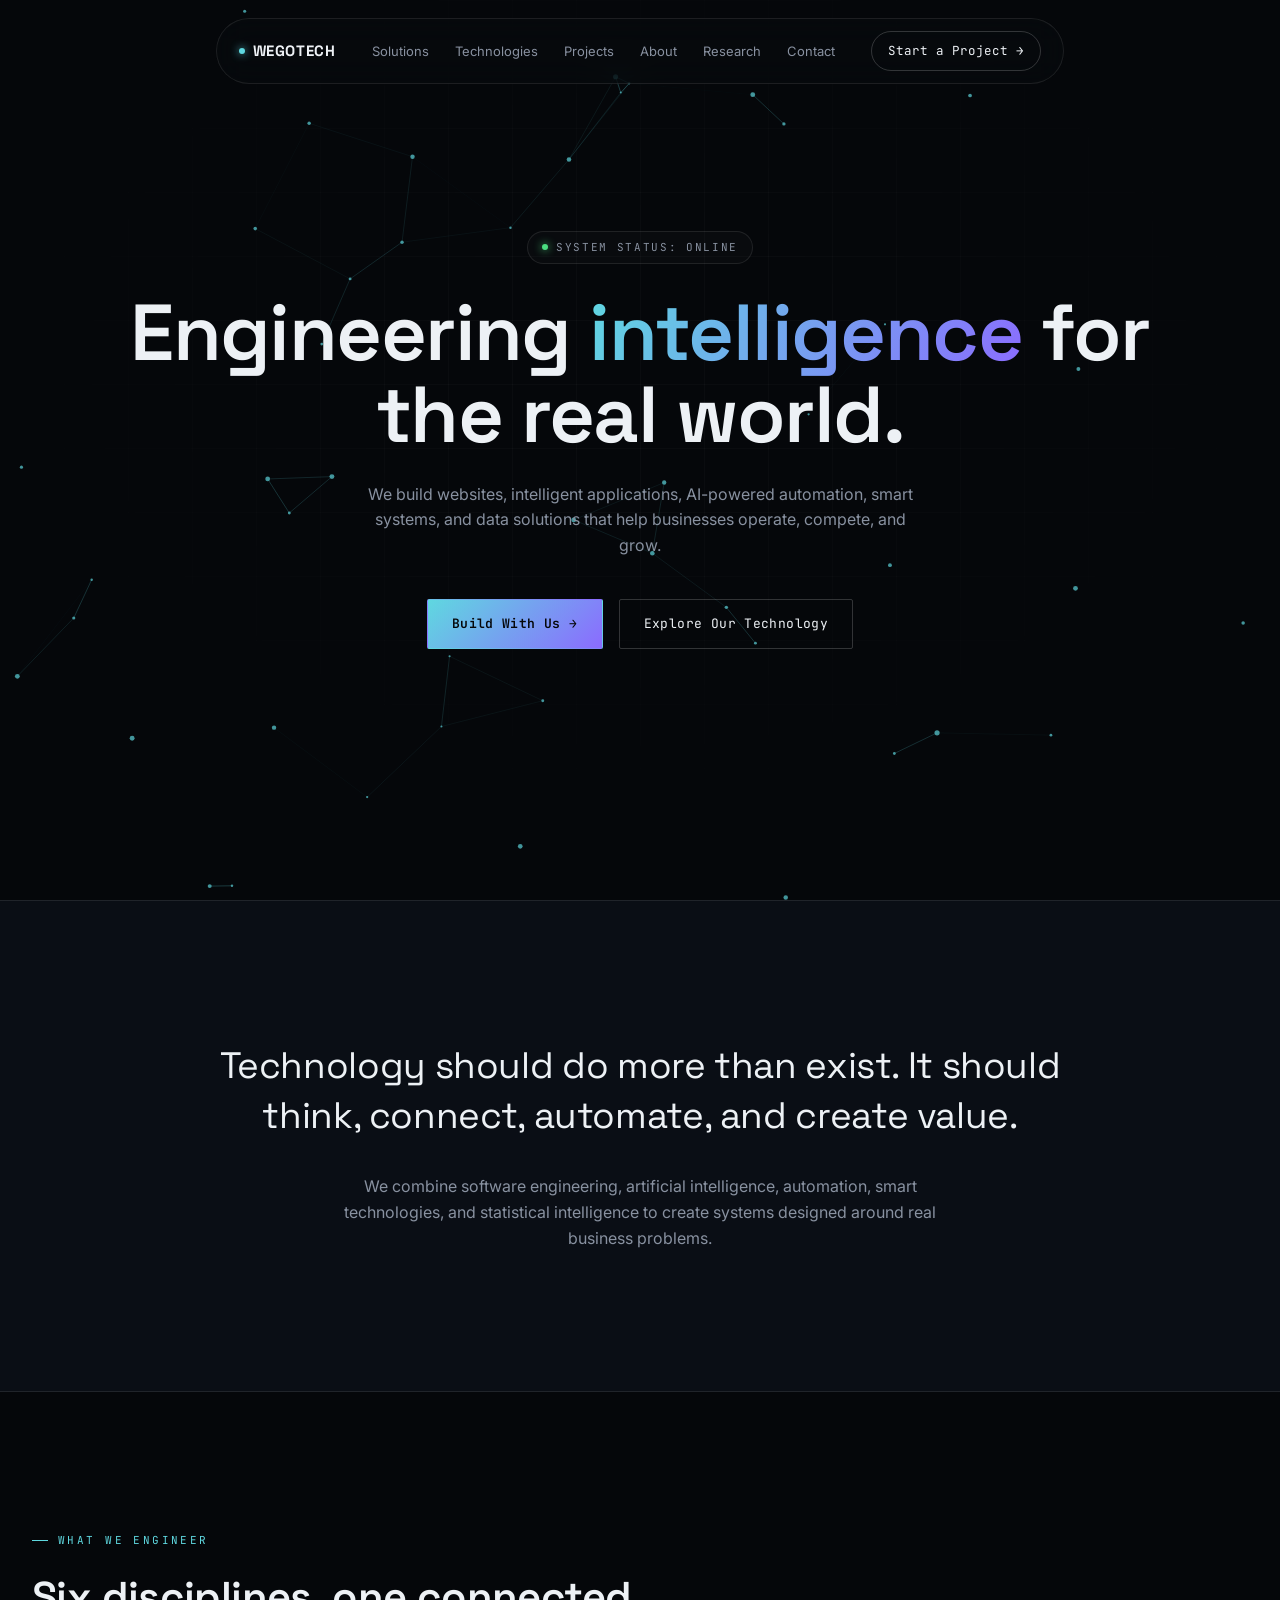
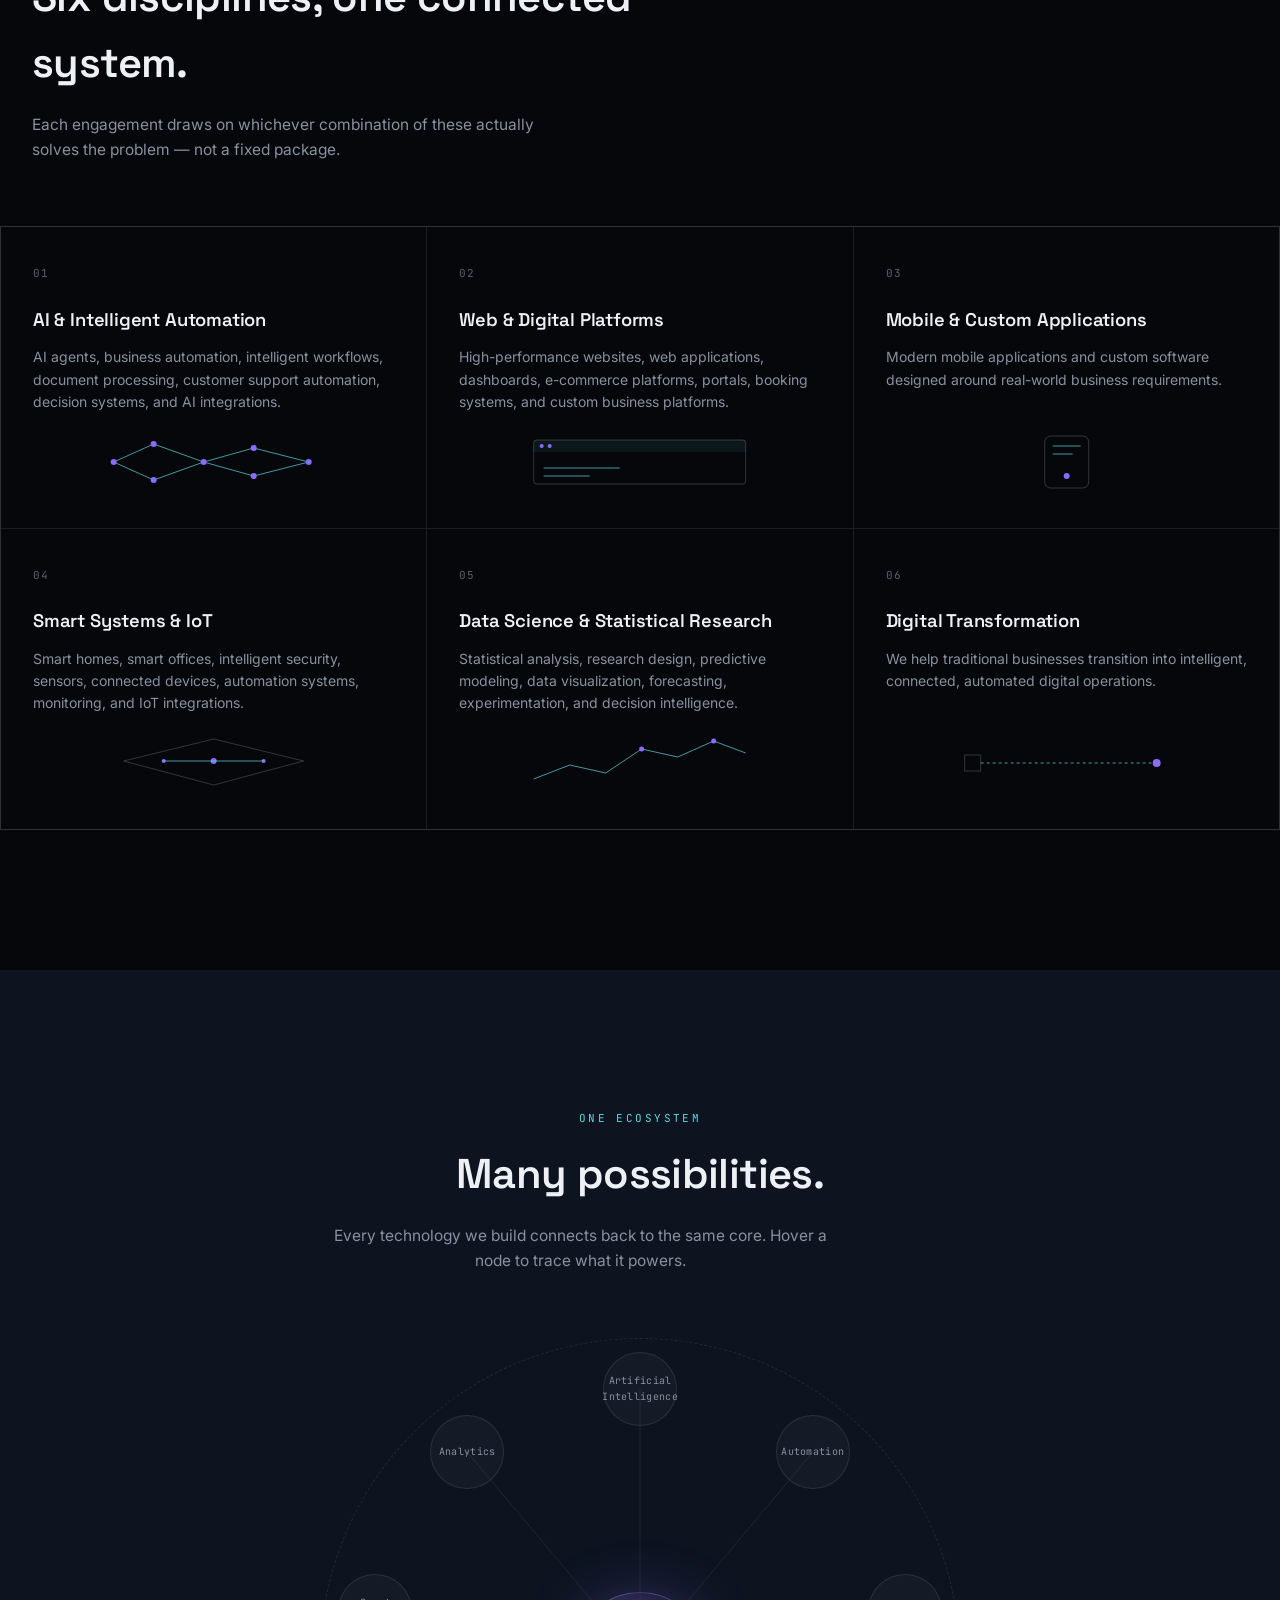
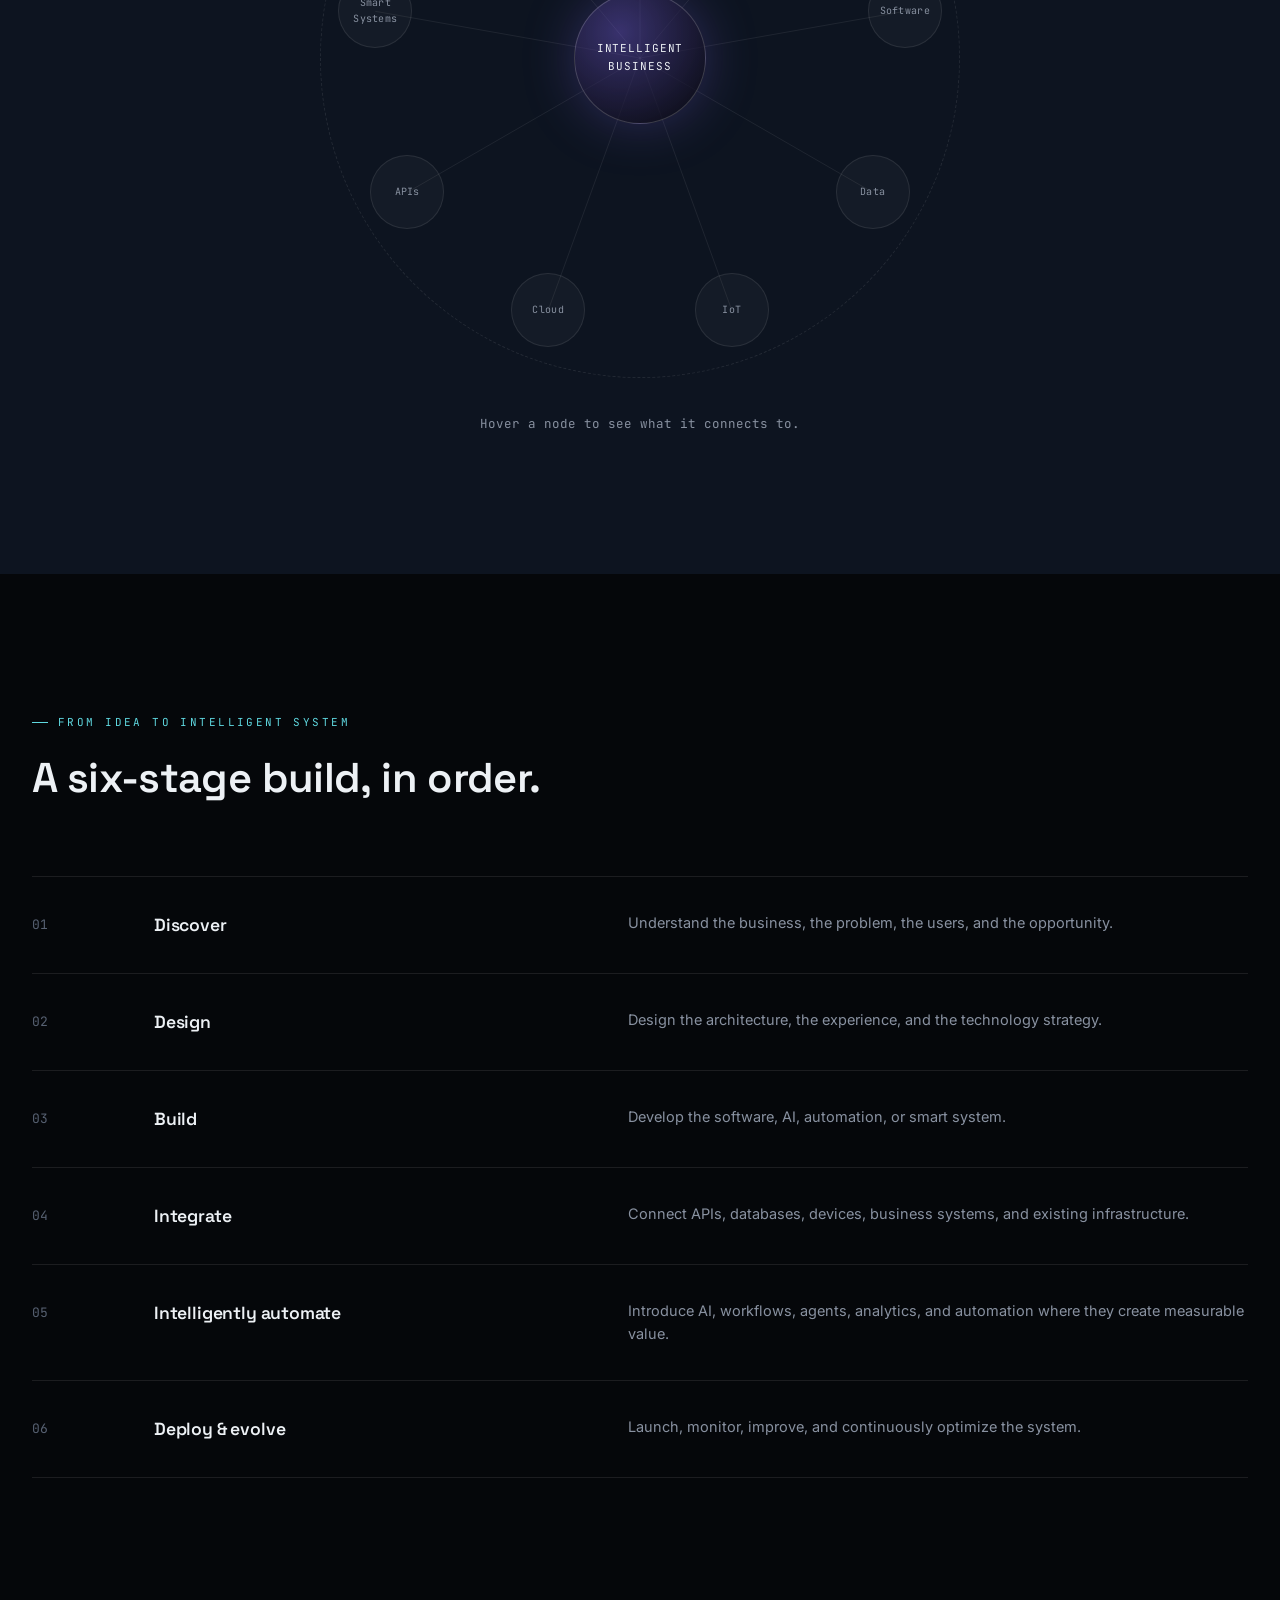
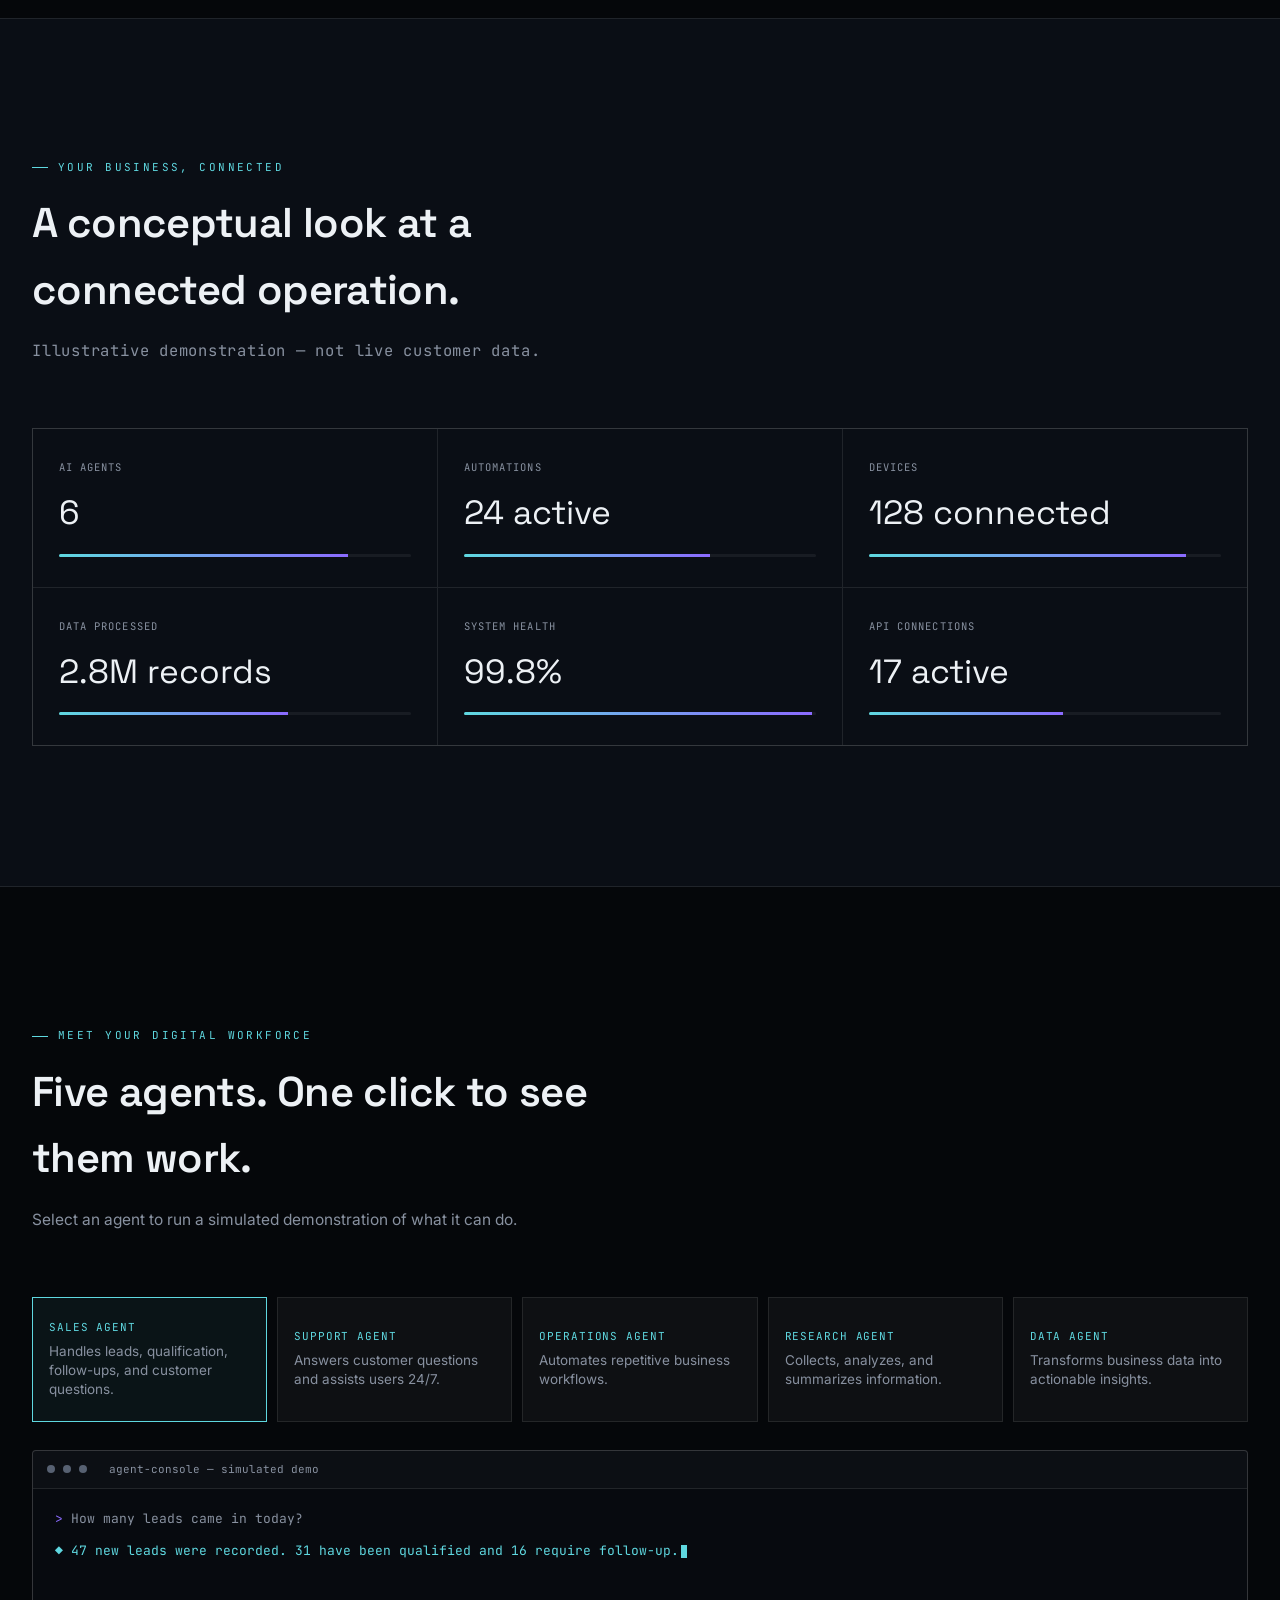
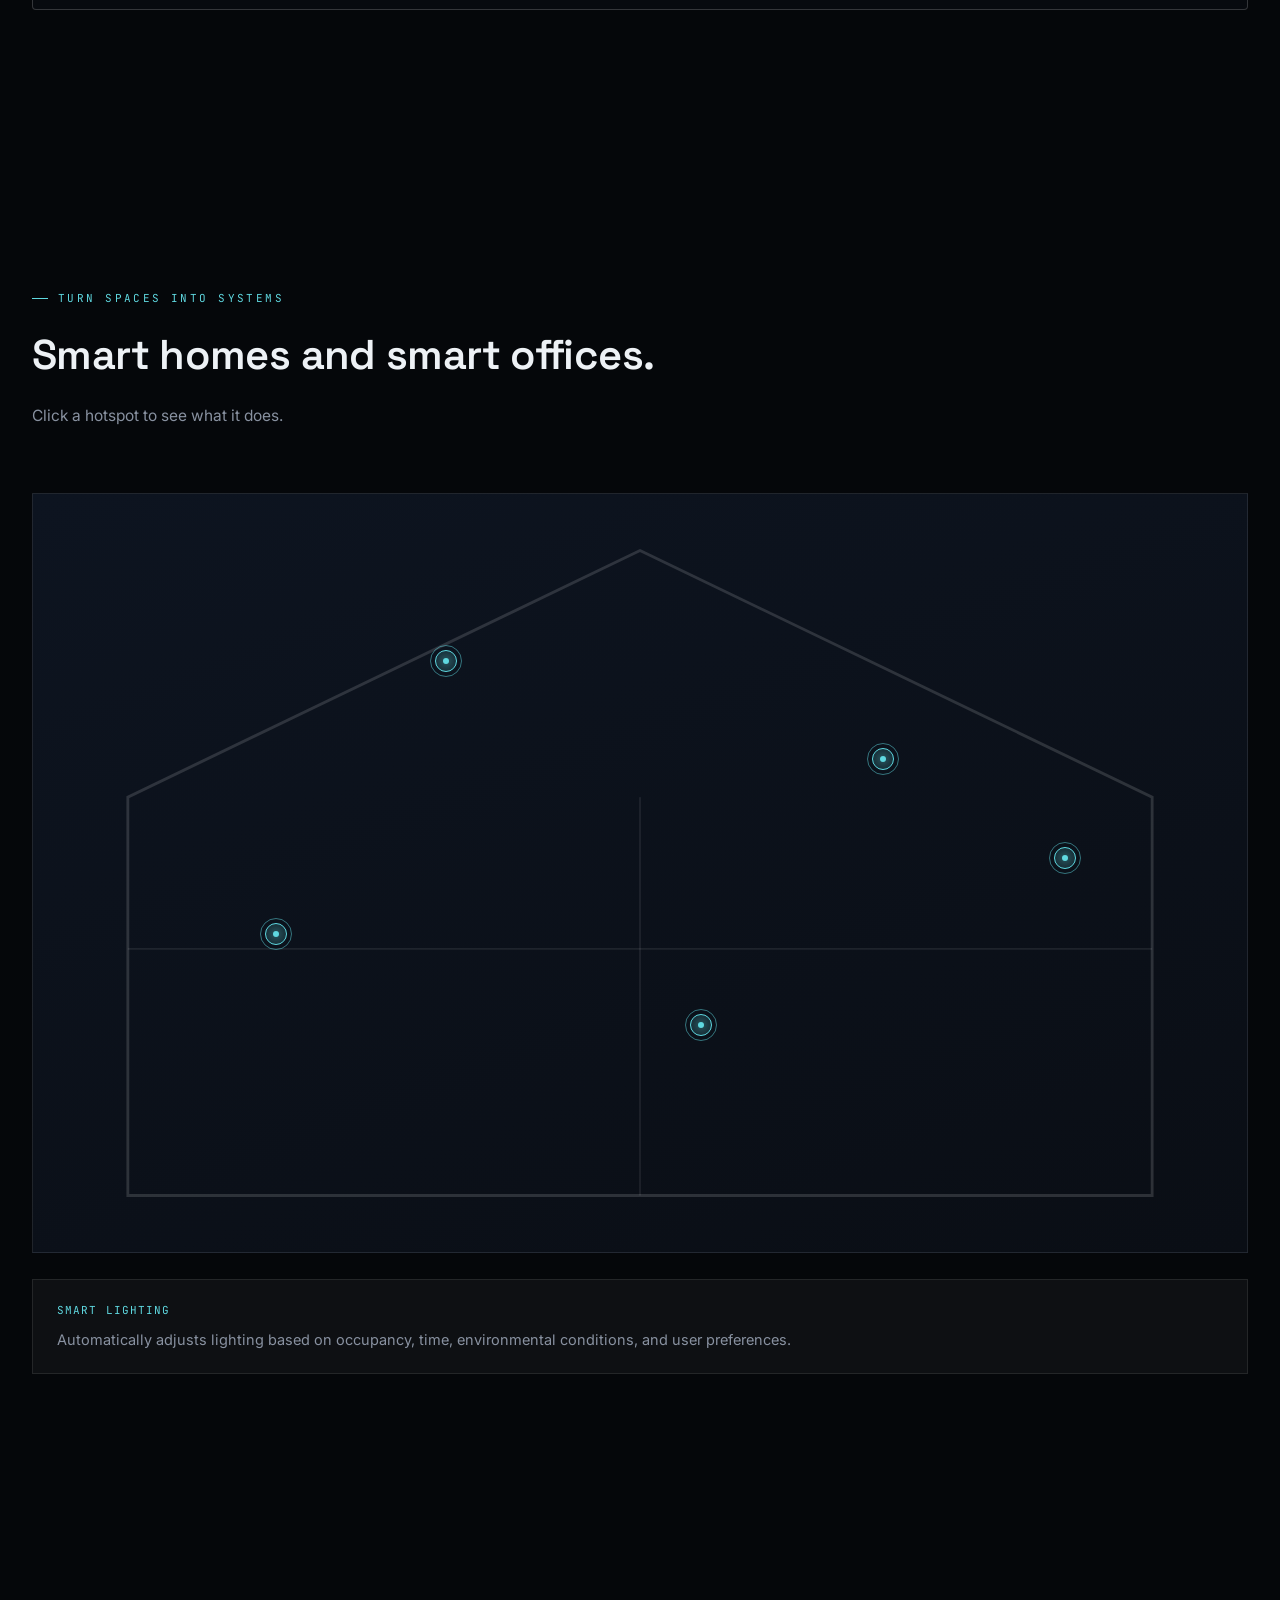
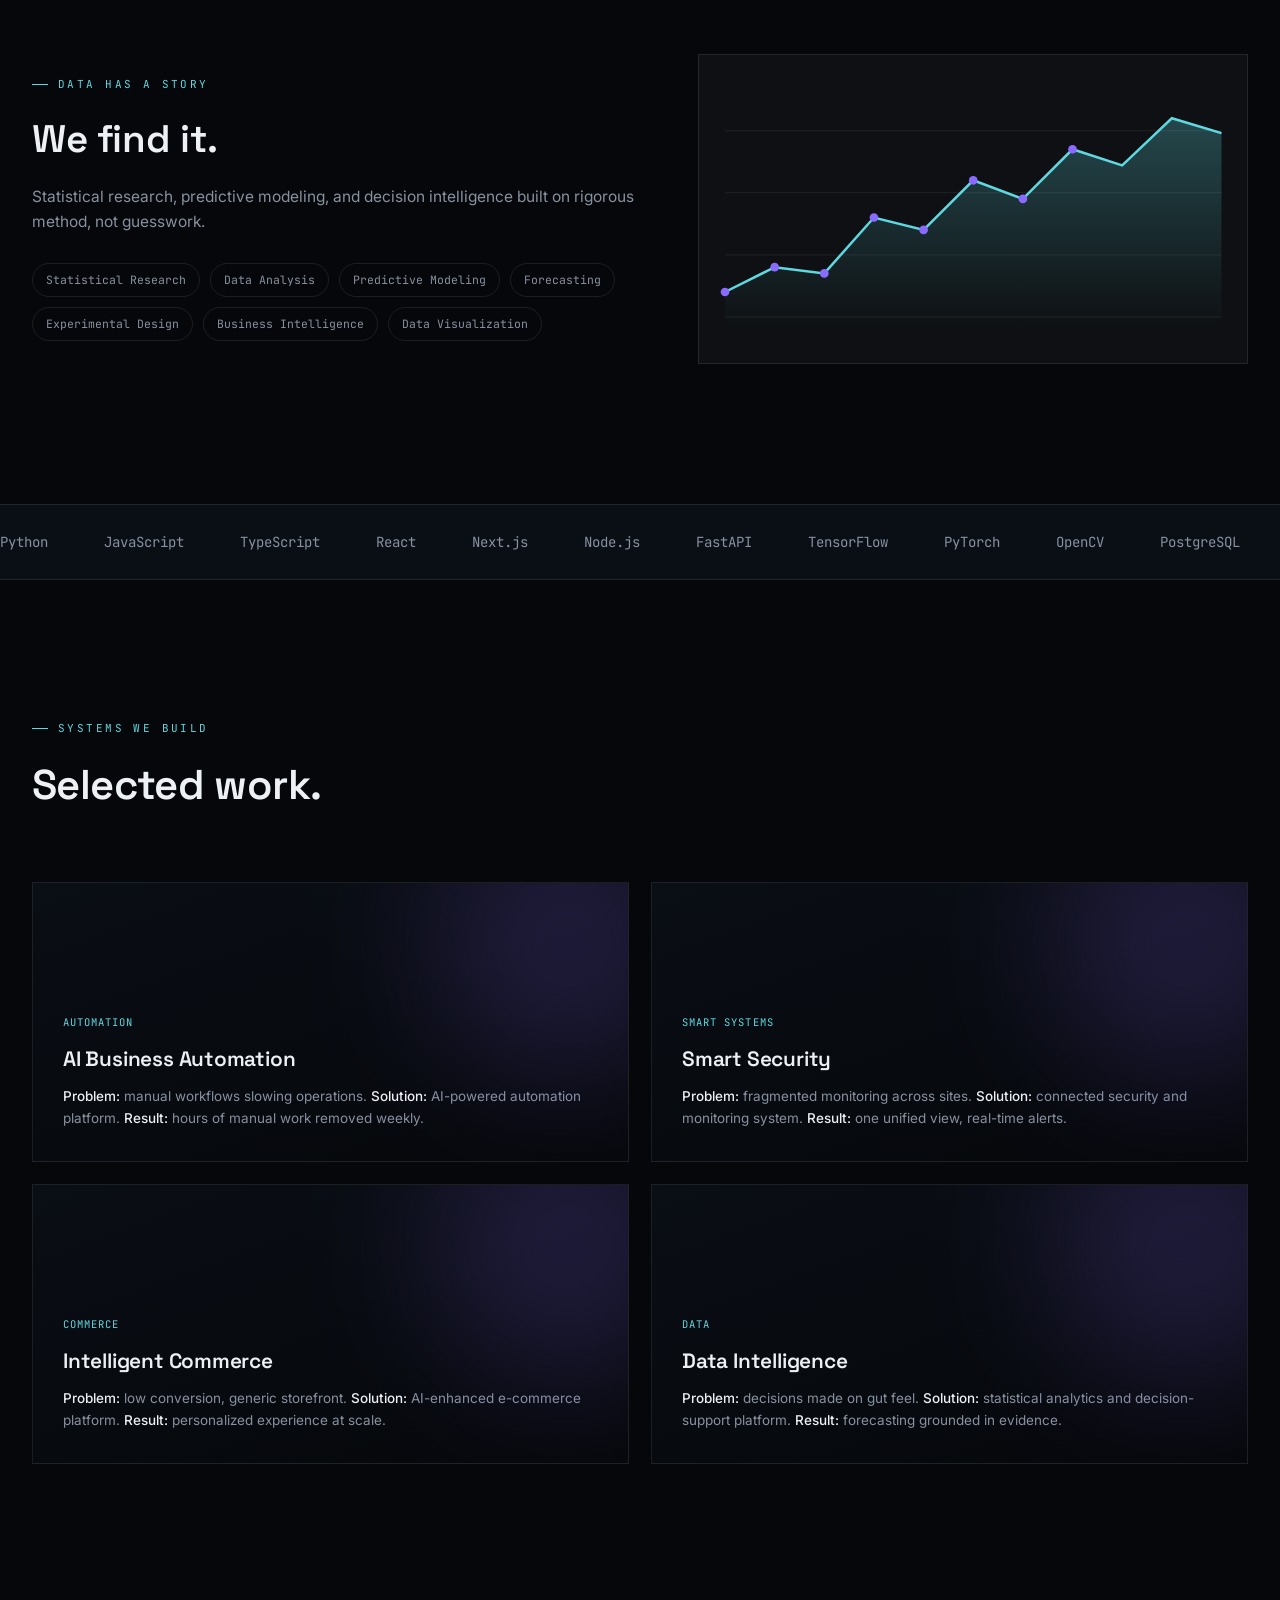
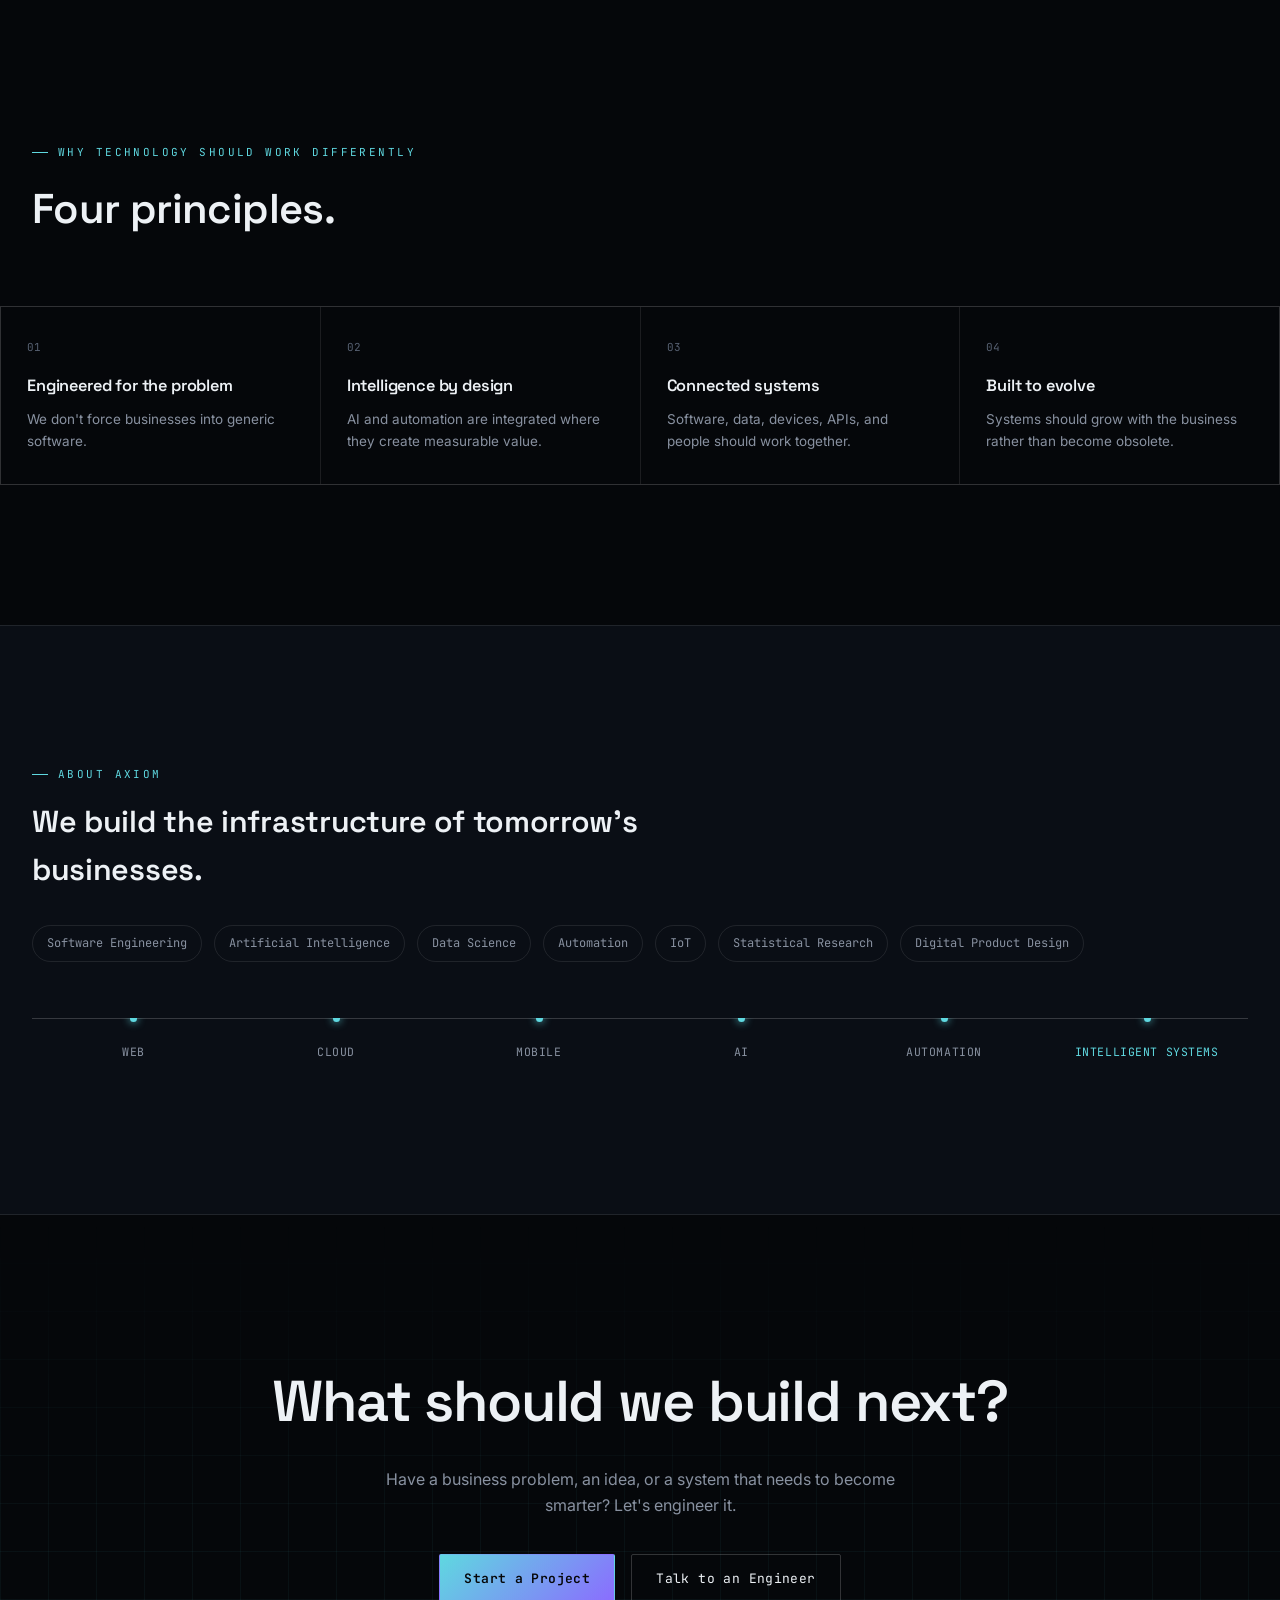
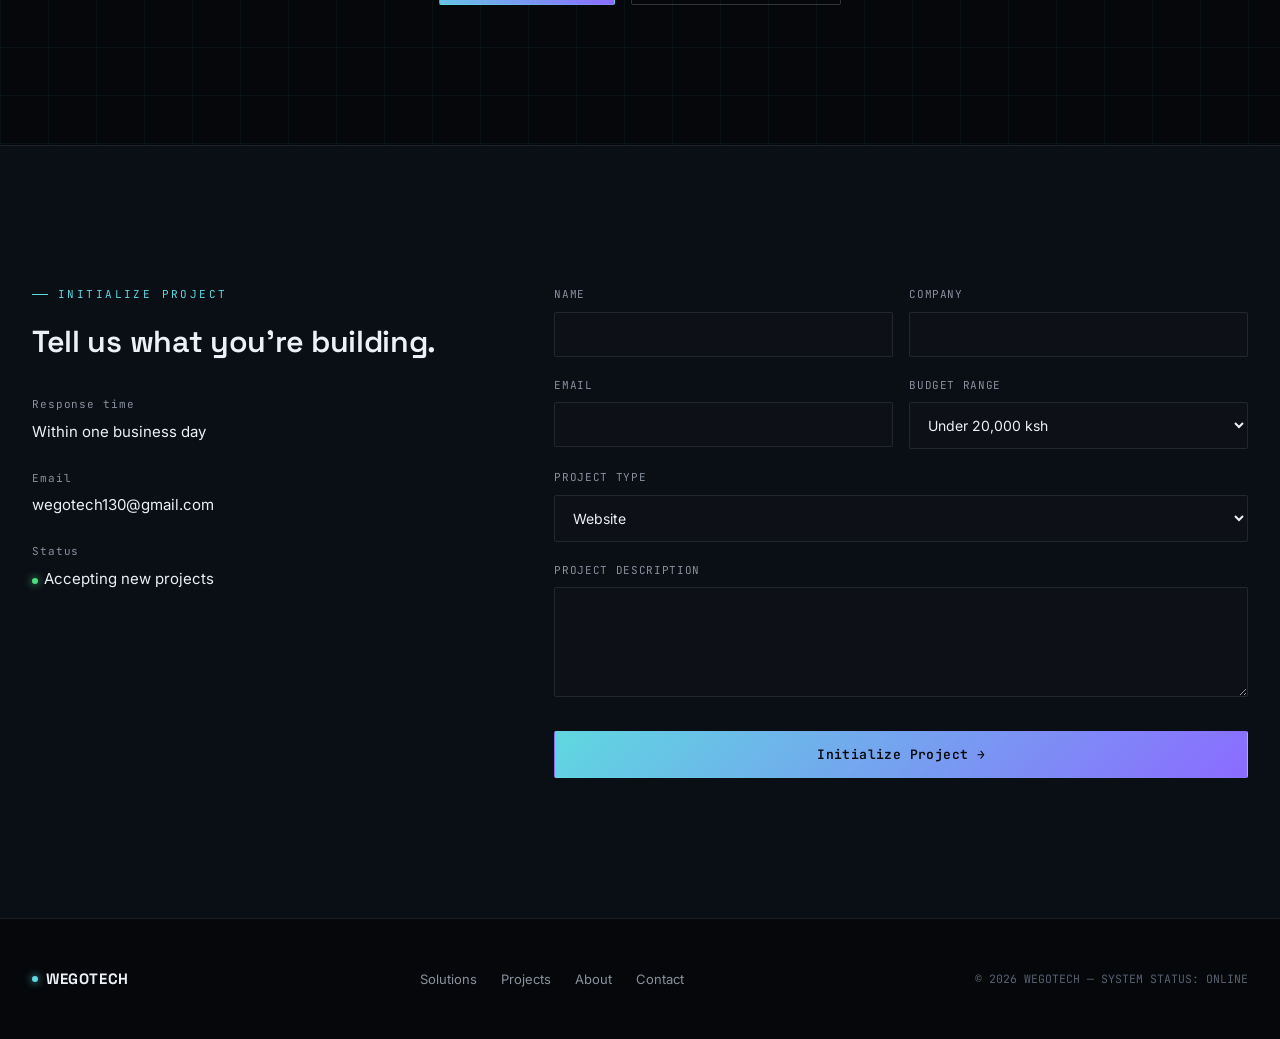
==== commit da52a63b: "budget change" ====
--- a/index.html
+++ b/index.html
@@ -329,7 +329,7 @@
         <div class="cs-label">Response time</div>
         <div class="cs-value">Within one business day</div>
         <div class="cs-label">Email</div>
-        <div class="cs-value">hello@wegotech.com</div>
+        <div class="cs-value">wegotech130@gmail.com</div>
         <div class="cs-label">Status</div>
         <div class="cs-value"><span class="pulse" style="display:inline-block; margin-right:6px;"></span>Accepting new projects</div>
       </div>
@@ -343,8 +343,8 @@
             <div class="field"><label for="f-email">Email</label><input id="f-email" type="email" required></div>
             <div class="field"><label for="f-budget">Budget range</label>
               <select id="f-budget">
-                <option>Under $5,000</option><option>$5,000 – $20,000</option>
-                <option>$20,000 – $50,000</option><option>$50,000+</option><option>Not sure yet</option>
+                <option>Under 20,000 ksh</option><option>20,000 ksh – 75,000 ksh</option>
+                <option>75,000 ksh – 175,000 ksh</option><option>175,000 ksh+</option><option>Not sure yet</option>
               </select>
             </div>
           </div>
--- a/styles.css
+++ b/styles.css
@@ -364,7 +364,7 @@
 .field{margin-bottom:20px;}
 .field label{display:block; font-family:var(--font-mono); font-size:11px; letter-spacing:.06em; color:var(--muted); margin-bottom:8px; text-transform:uppercase;}
 .field input, .field select, .field textarea{
-  width:100%; background:rgba(255,255,255,0.02); border:1px solid var(--line); color:var(--white);
+  width:100%; background:rgba(177, 128, 128, 0.02); border:1px solid var(--line); color:var(--white);
   padding:13px 14px; font-family:var(--font-body); font-size:14px; border-radius:2px; transition:border-color .2s, background .2s;
 }
 .field input:focus, .field select:focus, .field textarea:focus{outline:none; border-color:var(--cyan); background:rgba(95,216,224,0.03);}
@@ -372,7 +372,7 @@
 .field-row{display:grid; grid-template-columns:1fr 1fr; gap:16px;}
 @media (max-width:560px){ .field-row{grid-template-columns:1fr;} }
 #contact-form.hidden, #confirm.hidden{display:none;}
-#confirm{border:1px solid var(--cyan-dim); background:rgba(95,216,224,0.05); padding:40px 32px; text-align:center;}
+#confirm{border:1px solid var(--cyan-dim); background:rgba(46, 100, 104, 0.05); padding:40px 32px; text-align:center;}
 #confirm .c-title{font-family:var(--font-mono); font-size:13px; color:var(--cyan); letter-spacing:.1em;}
 #confirm h3{font-size:1.5rem; margin-top:14px;}
 #confirm p{color:var(--muted); margin-top:10px; font-size:14px;}
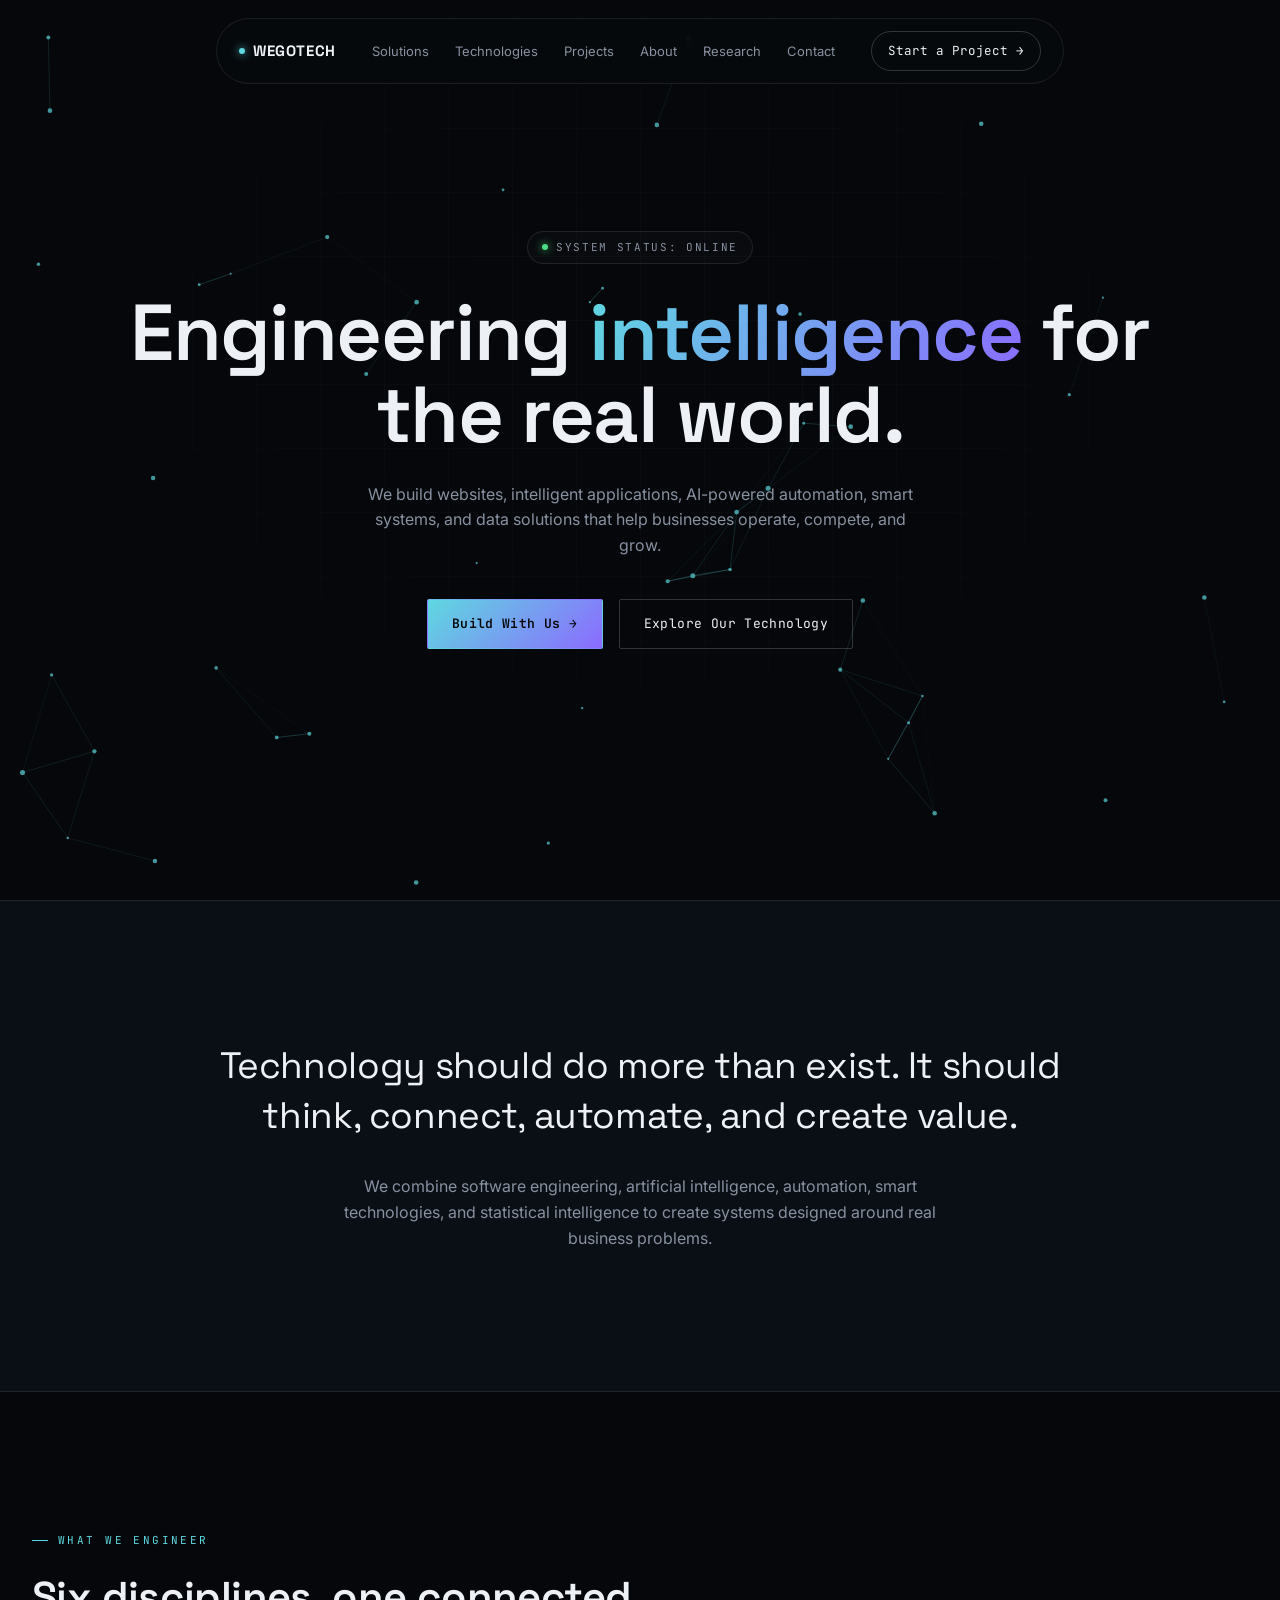
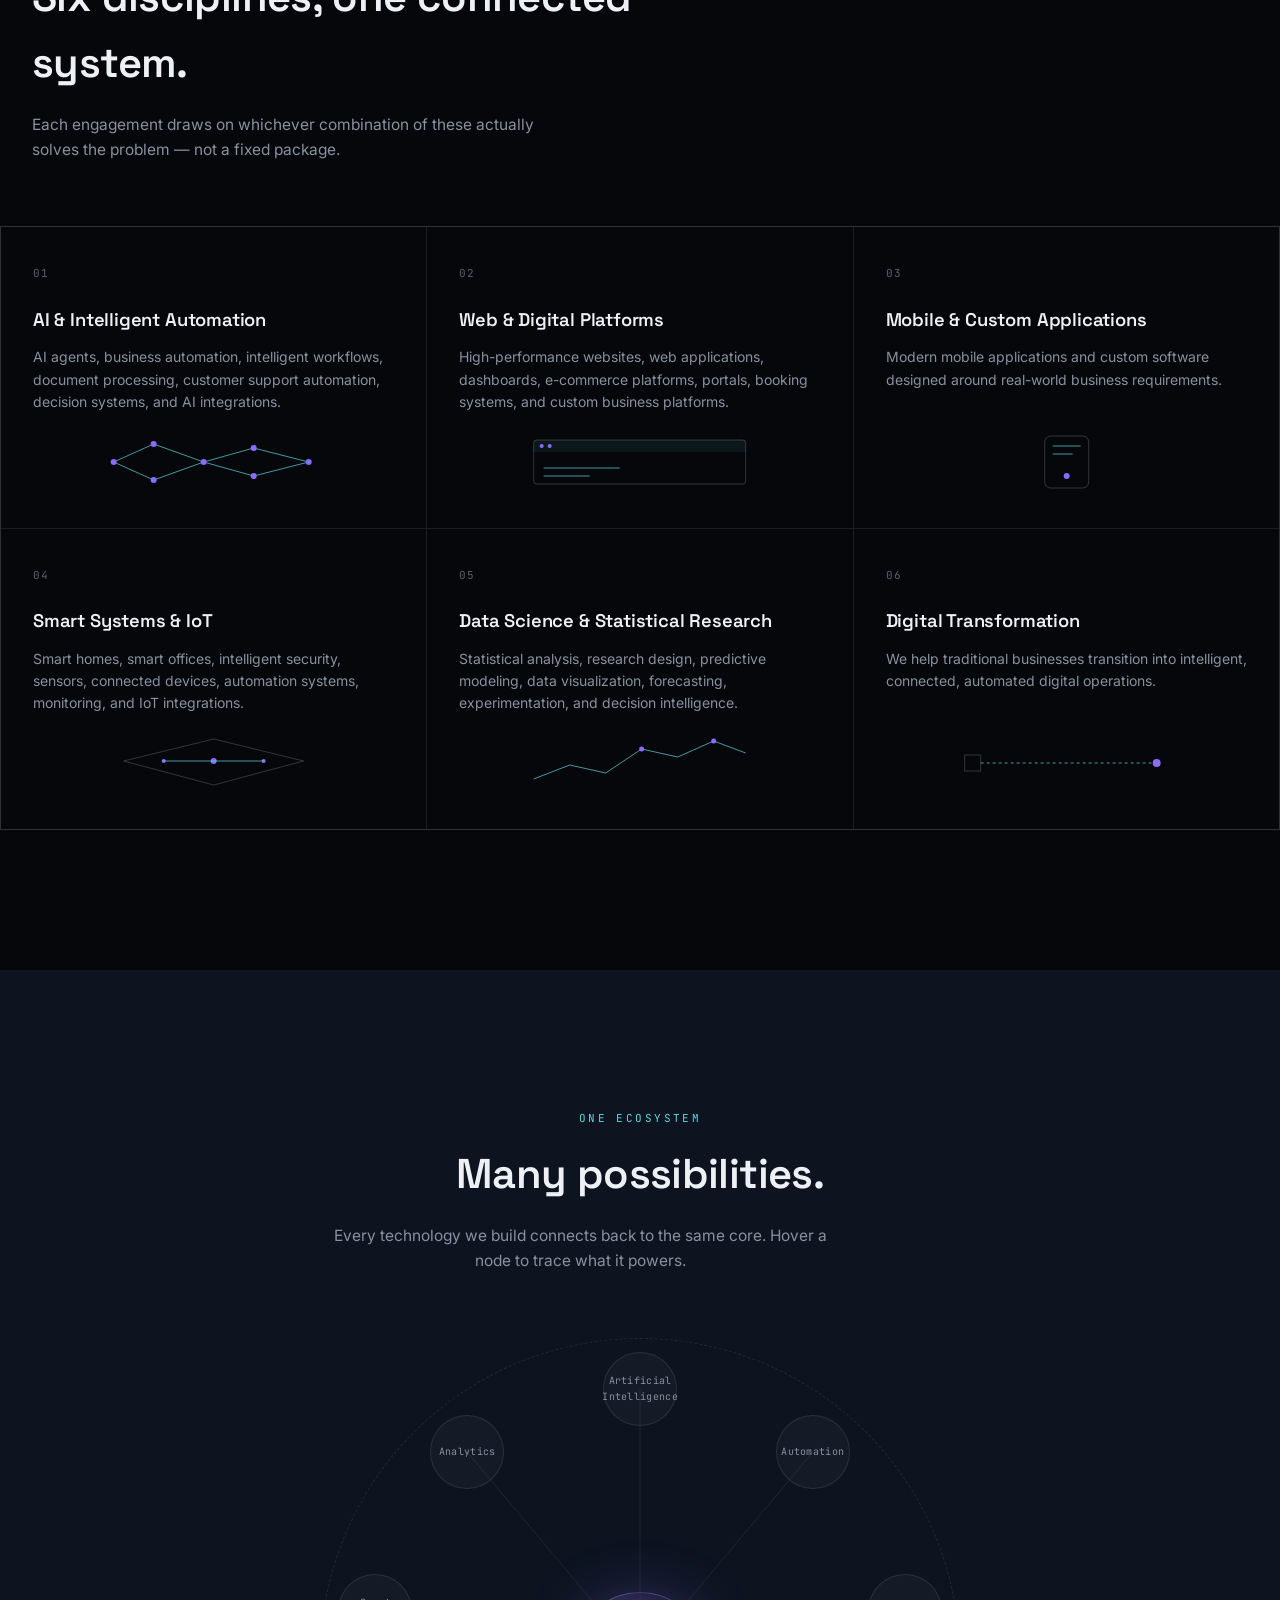
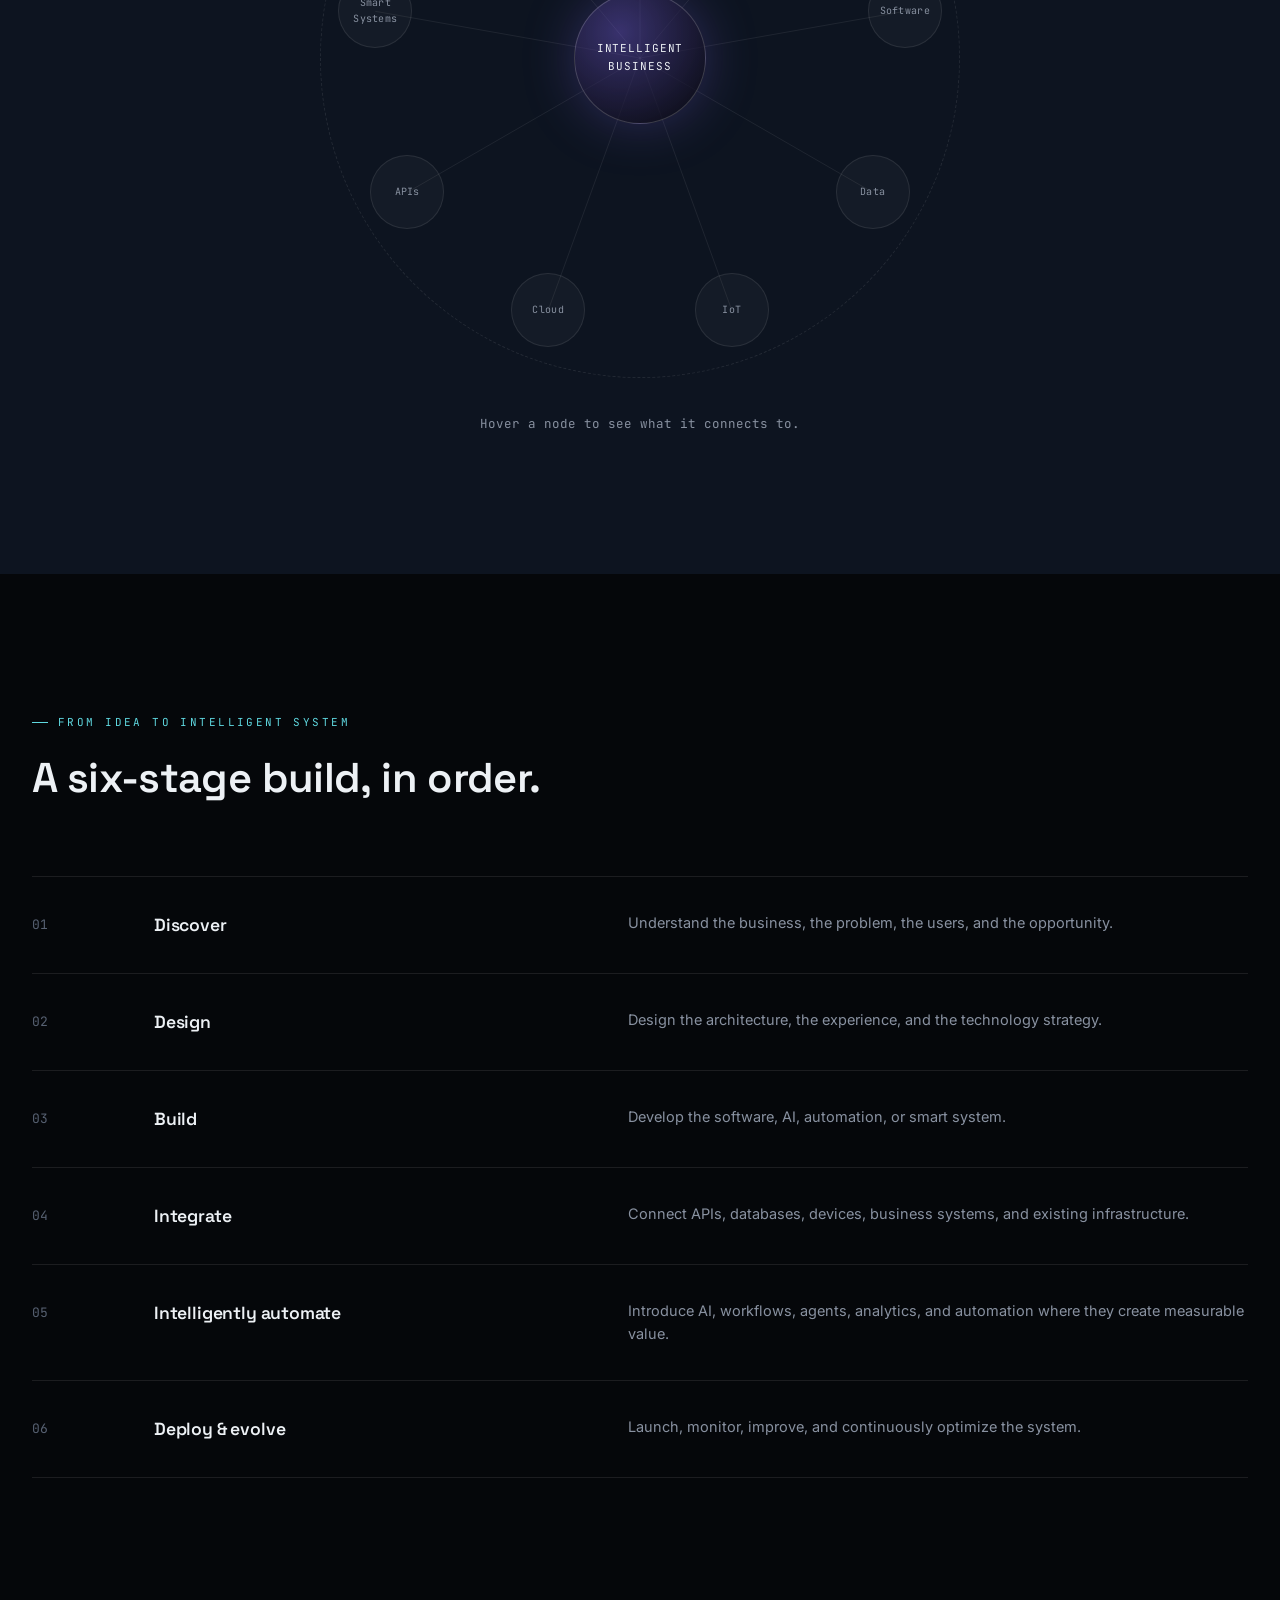
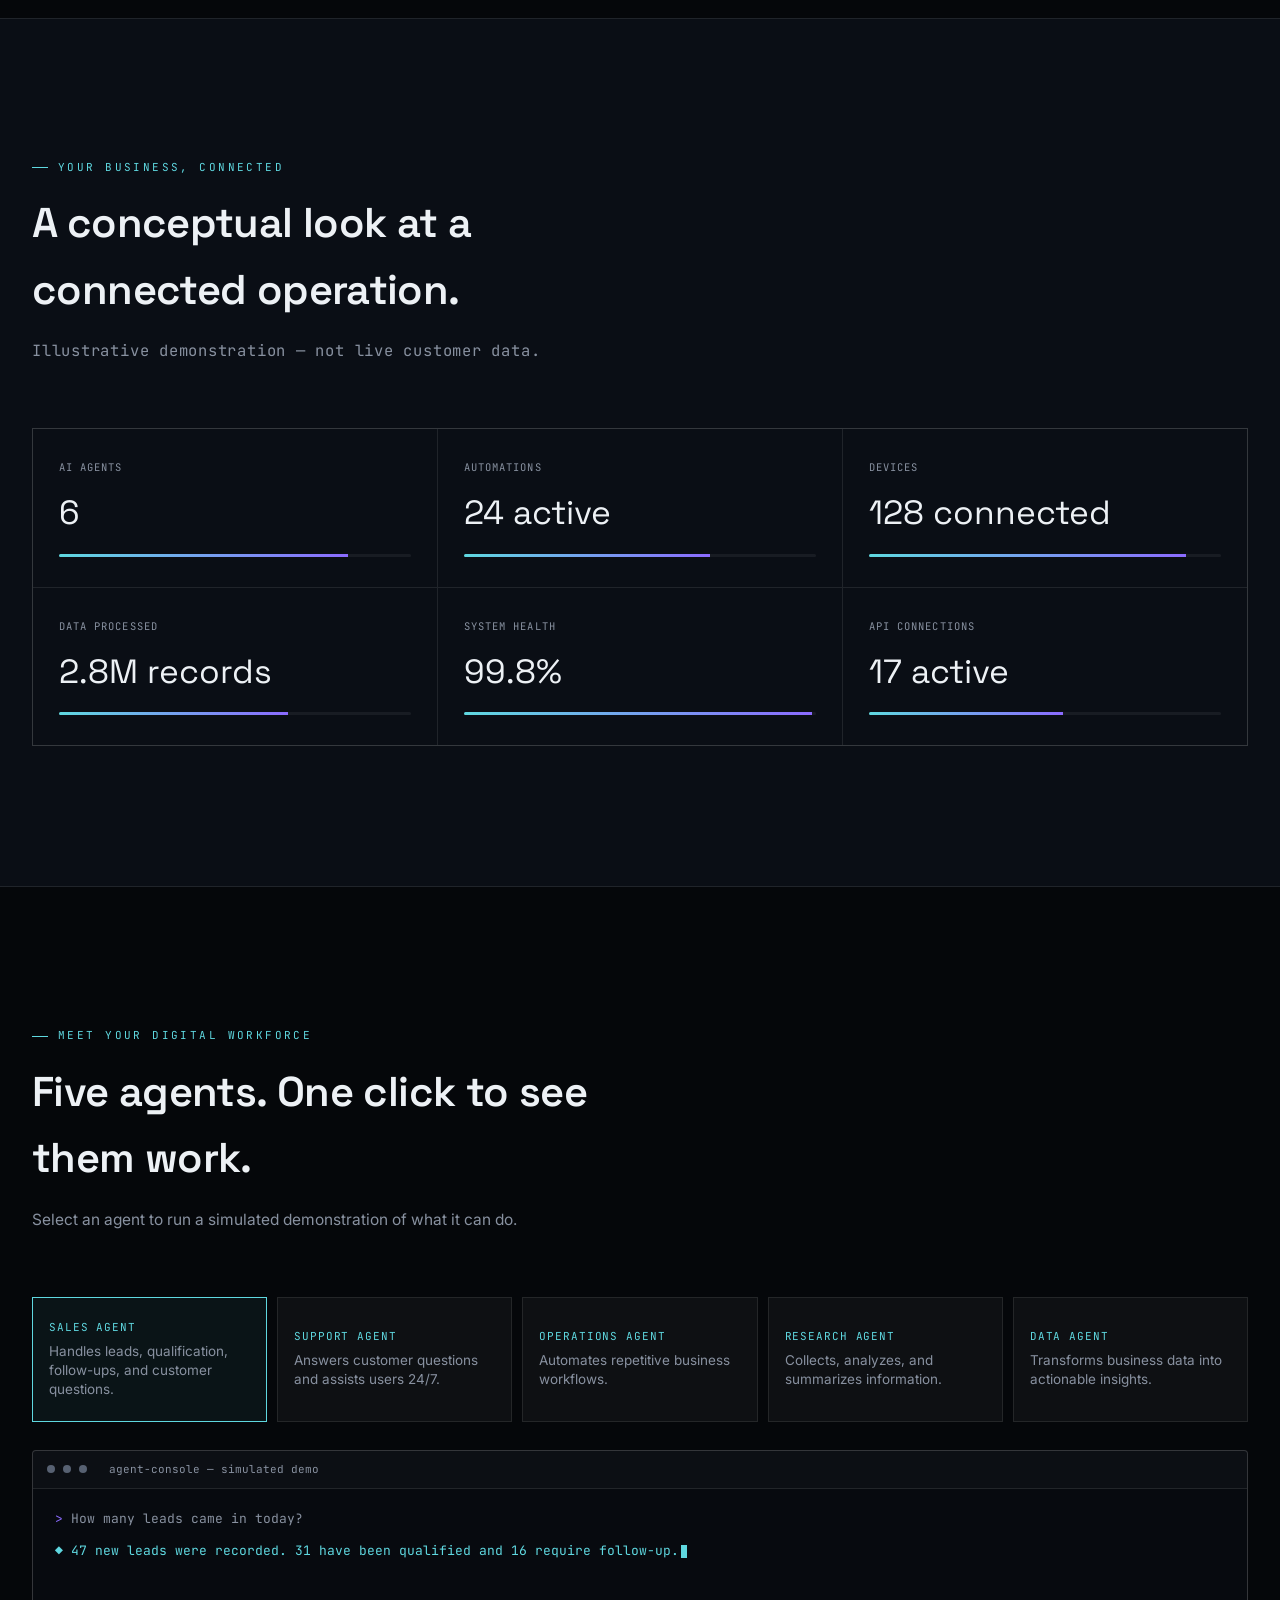
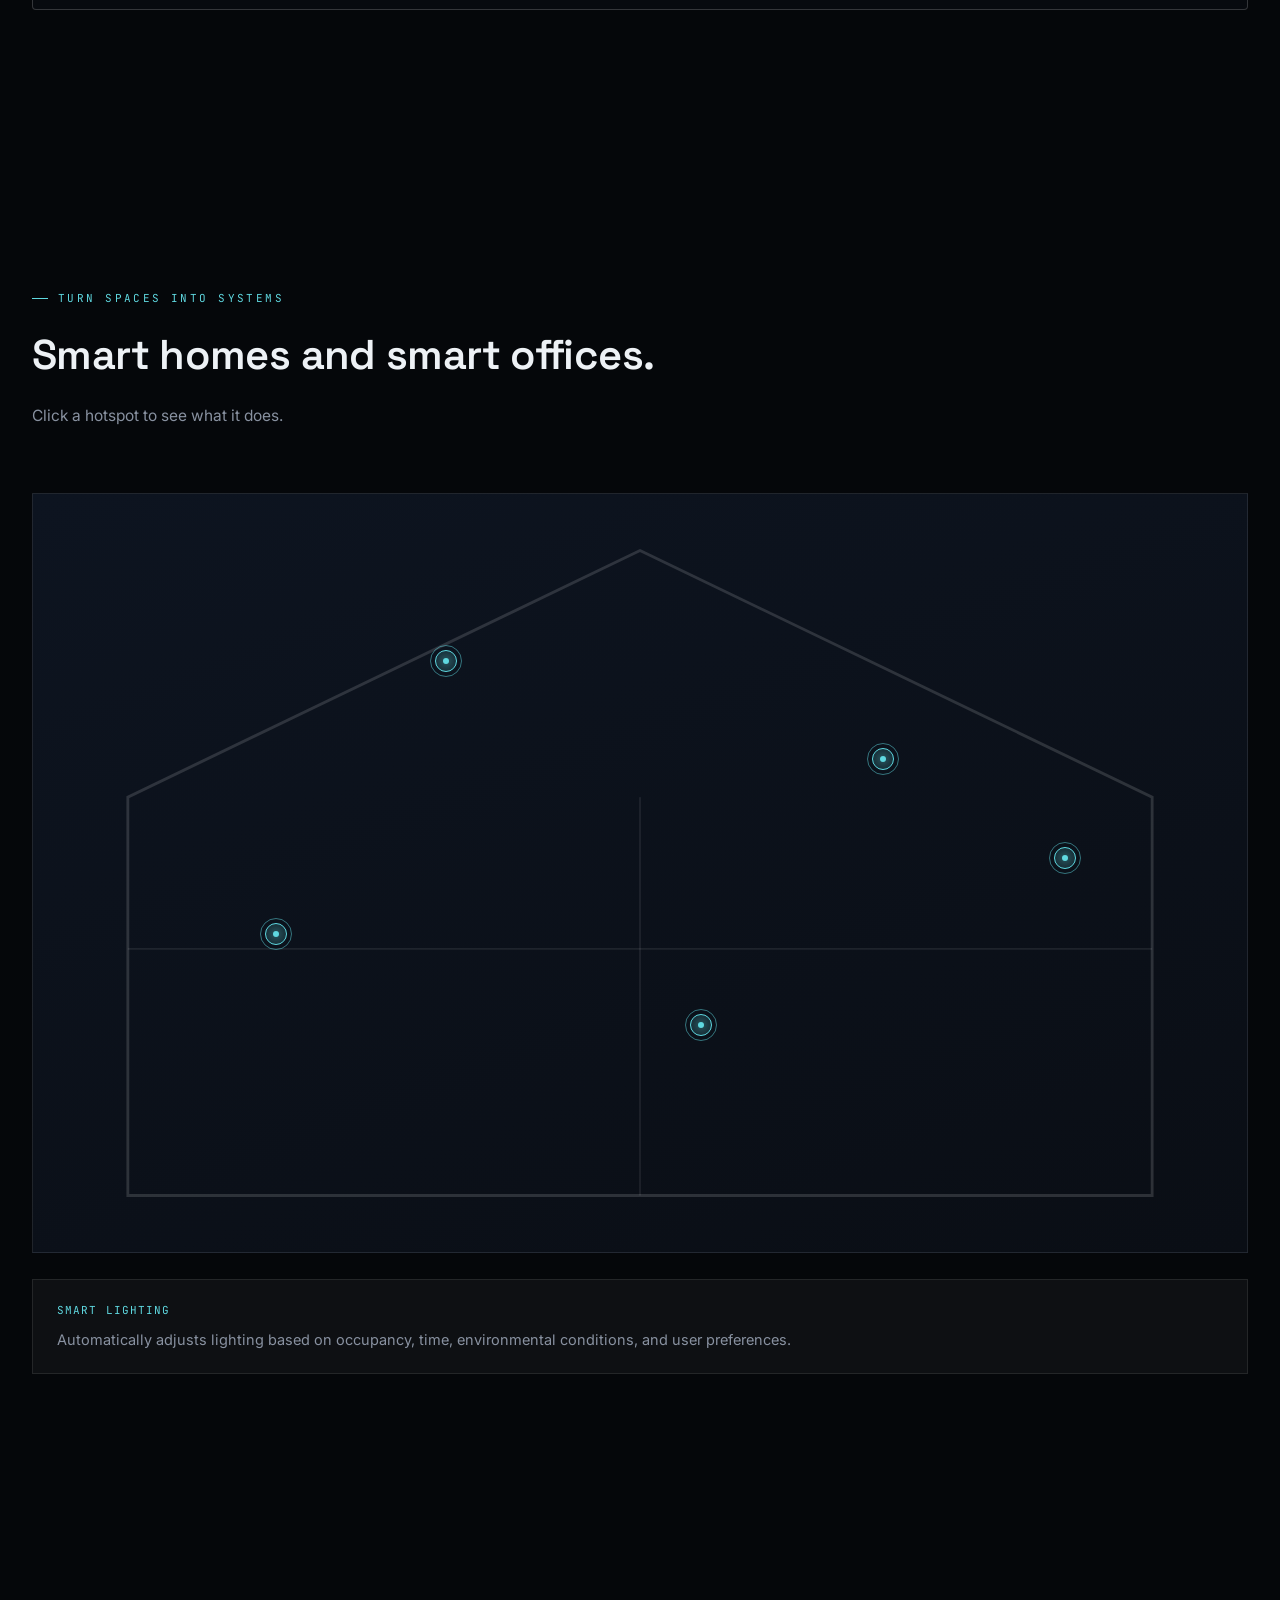
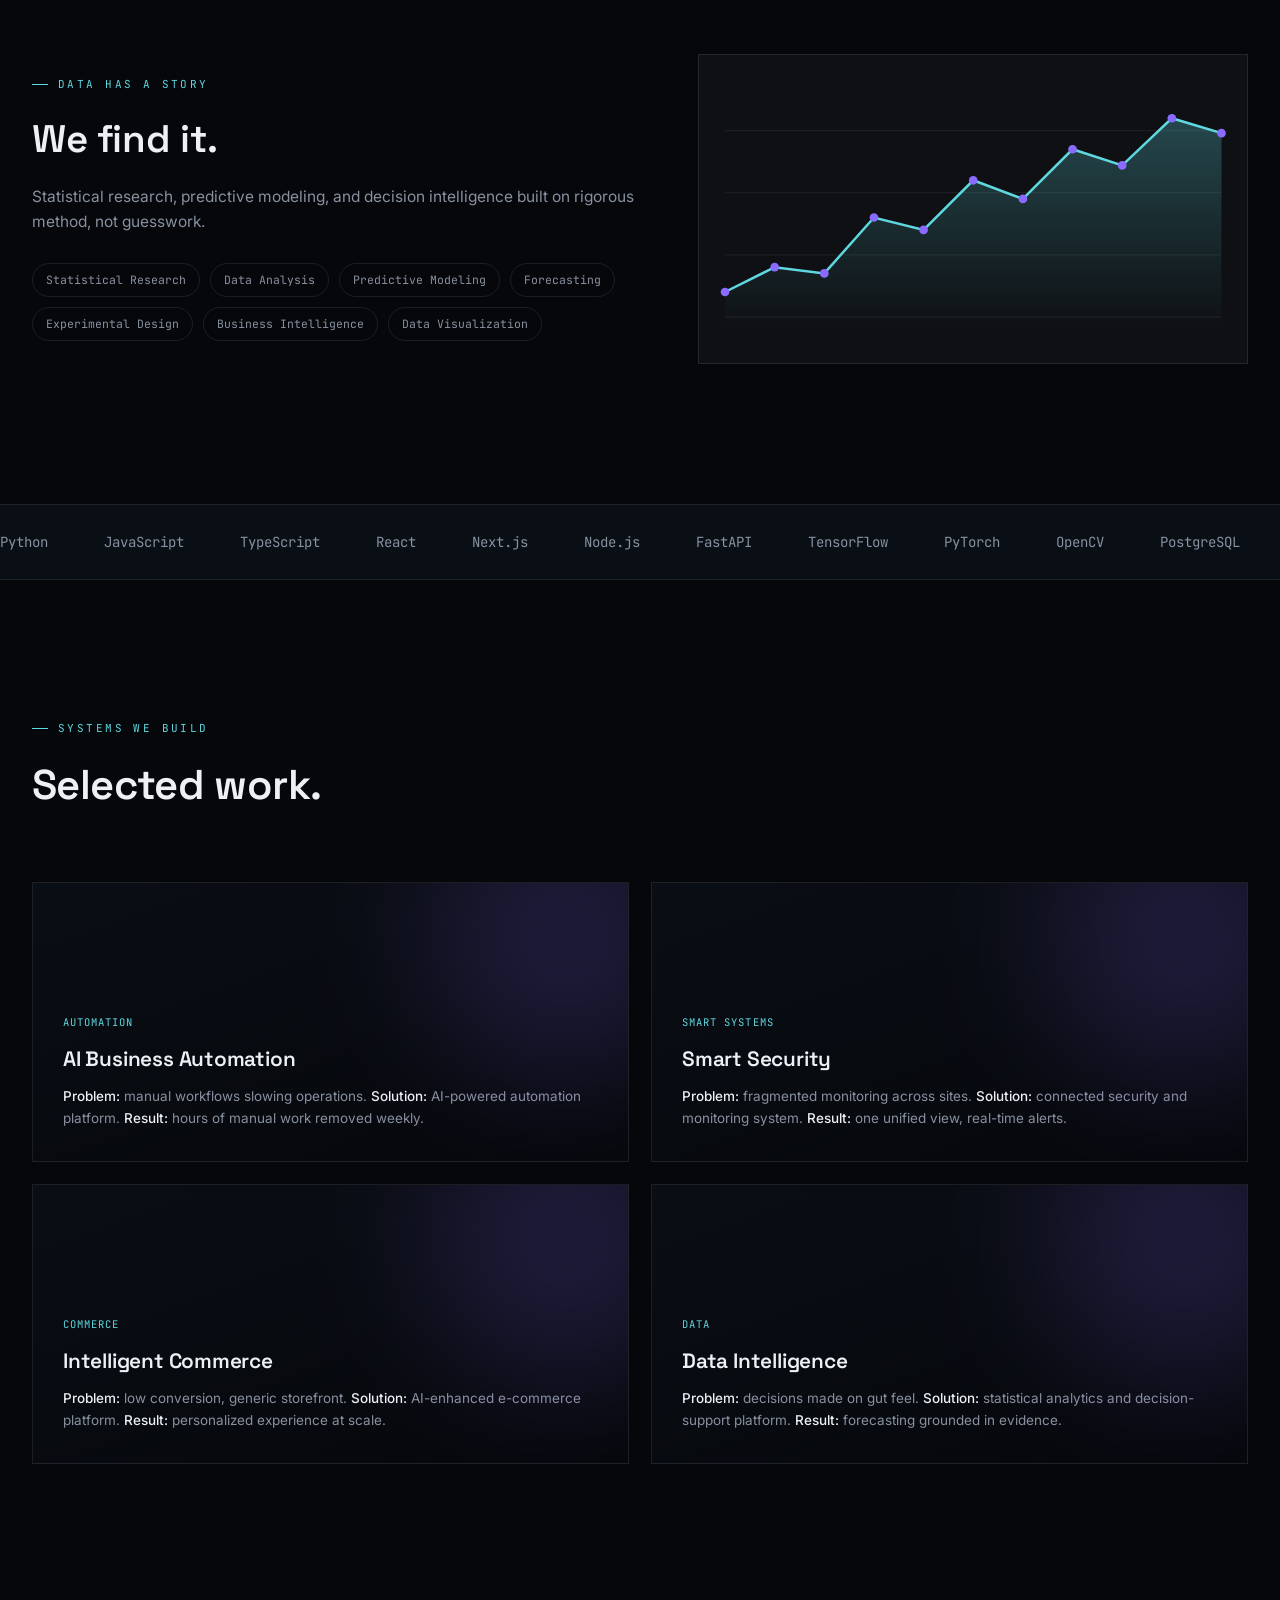
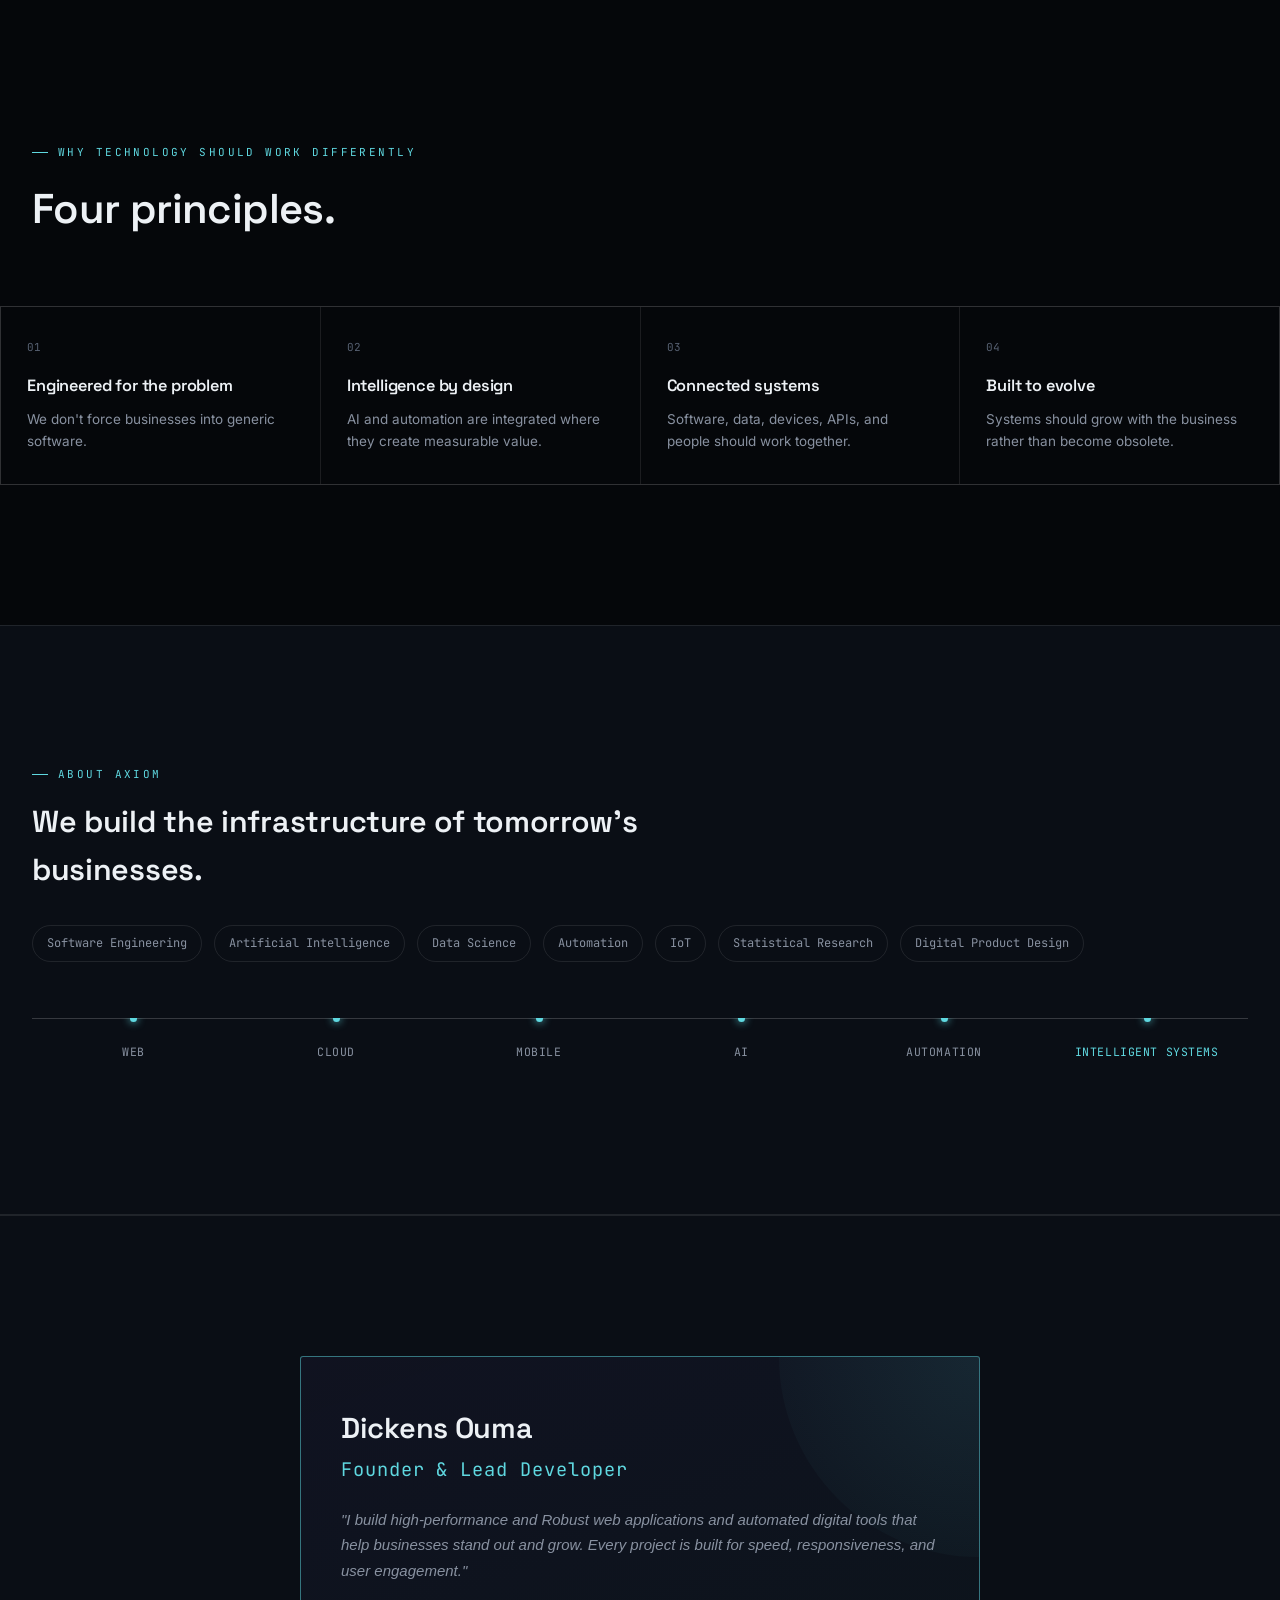
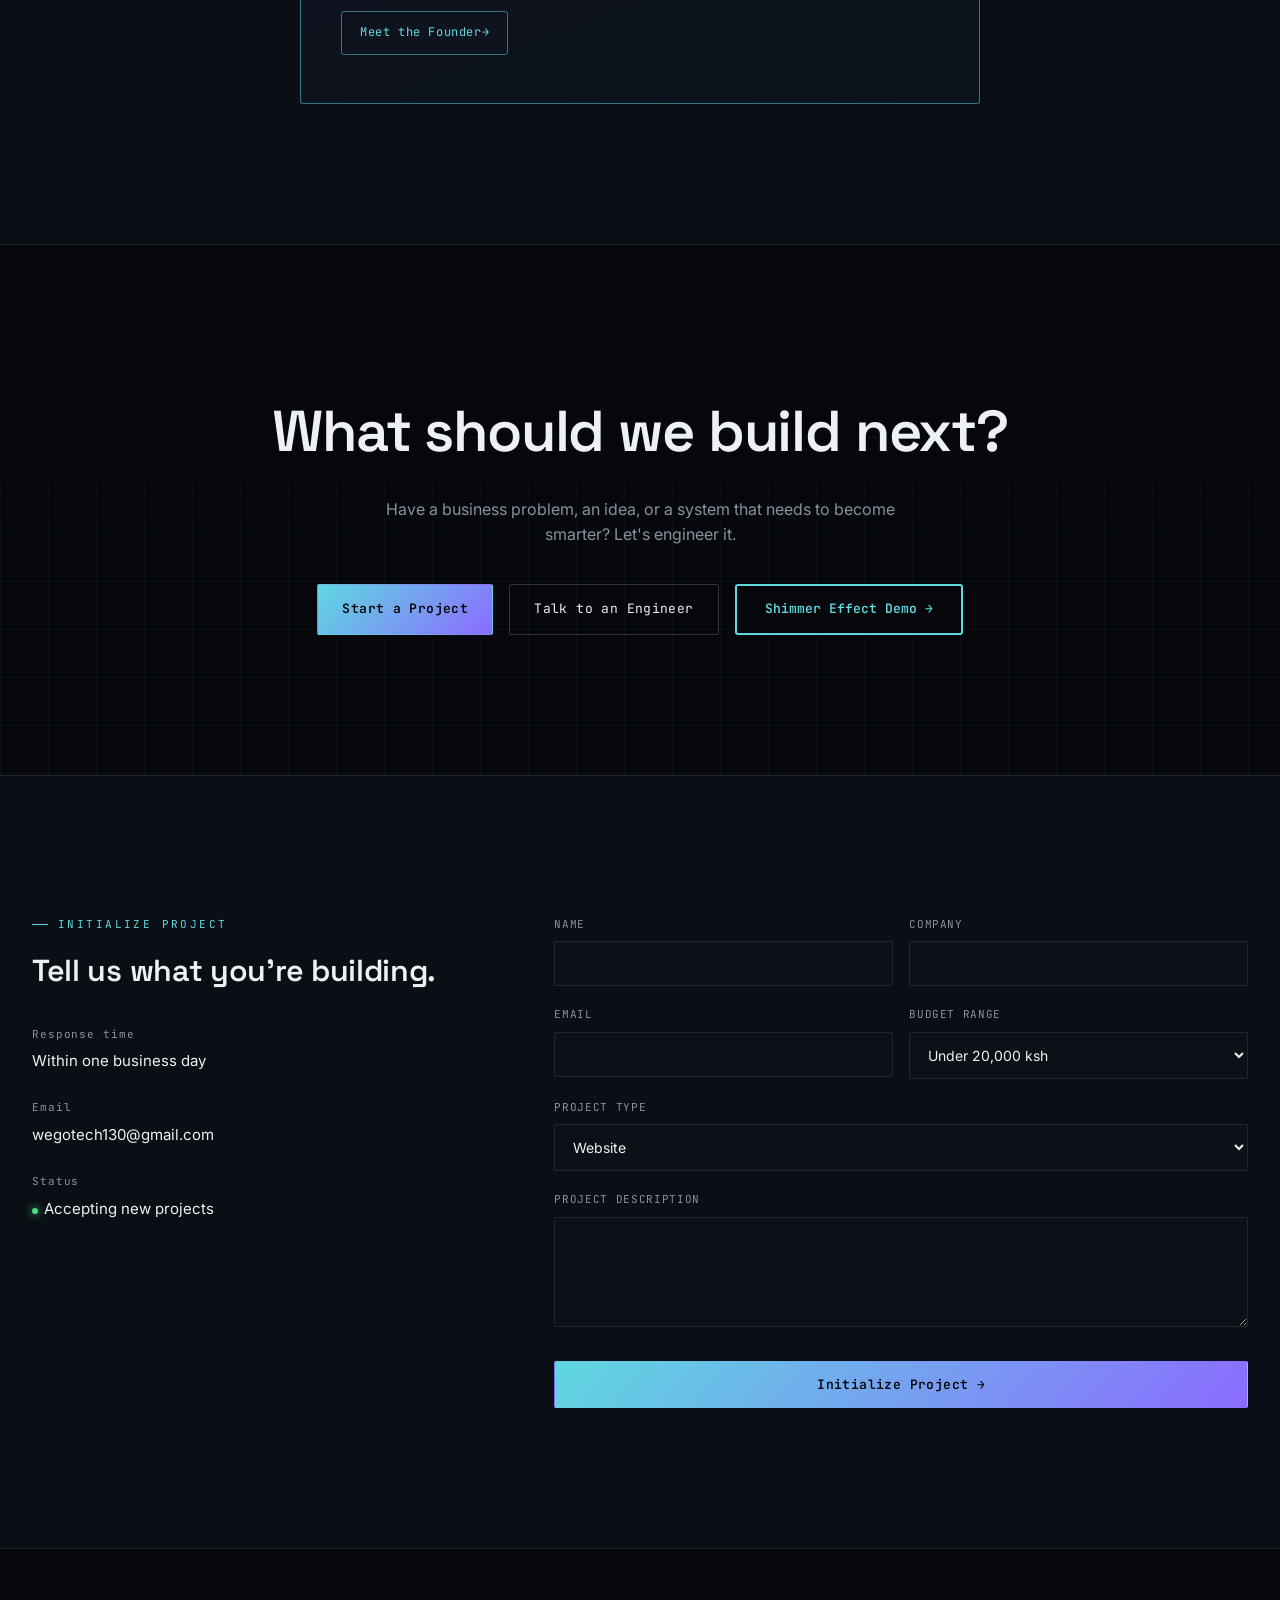
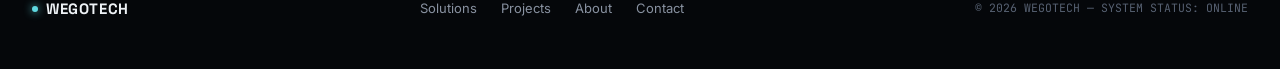
==== commit e36dc8df: "redo the mistake of mistaken image for portfolio" ====
--- a/index.html
+++ b/index.html
@@ -306,6 +306,19 @@
   </div>
 </section>
 
+<!-- FOUNDER -->
+<section class="founder-section">
+  <div class="container">
+    <div class="founder-card reveal">
+      <div class="founder-content">
+        <h2 class="founder-title">Dickens Ouma<span class="role">Founder & Lead Developer</span></h2>
+        <p class="founder-quote">"I build high-performance and Robust web applications and automated digital tools that help businesses stand out and grow. Every project is built for speed, responsiveness, and user engagement."</p>
+        <a href="https://devdickie.netlify.app" target="_blank" rel="noopener noreferrer" class="founder-cta">Meet the Founder→</a>
+      </div>
+    </div>
+  </div>
+</section>
+
 <!-- FINAL CTA -->
 <section class="final-cta">
   <div class="final-grid" aria-hidden="true"></div>
@@ -315,6 +328,7 @@
     <div class="hero-ctas">
       <a href="#contact" class="btn btn-primary">Start a Project</a>
       <a href="#contact" class="btn btn-ghost">Talk to an Engineer</a>
+      <a href="#contact" class="shimmer-link">Shimmer Effect Demo →</a>
     </div>
   </div>
 </section>
--- a/styles.css
+++ b/styles.css
@@ -110,6 +110,27 @@
 .btn-ghost{border-color:var(--line-bright); color:var(--white);}
 .btn-ghost:hover{border-color:var(--cyan); color:var(--cyan); transform:translateY(-2px);}
 
+/* ---------- shimmer link ---------- */
+.shimmer-link{
+  position:relative; display:inline-flex; align-items:center; justify-content:center;
+  padding:12px 28px; color:var(--cyan); font-family:var(--font-mono); font-size:13px; font-weight:600;
+  text-decoration:none; border:2px solid var(--cyan); border-radius:var(--radius);
+  background-color:var(--bg); overflow:hidden; cursor:pointer;
+  transition:color .3s var(--ease), border-color .3s var(--ease), background-color .3s var(--ease), transform .2s var(--ease);
+}
+.shimmer-link::before{
+  content:''; position:absolute; top:0; left:-100%; width:100%; height:100%;
+  background:linear-gradient(90deg, transparent 0%, rgba(255,255,255,0.3) 50%, transparent 100%);
+  transition:left .6s cubic-bezier(.4,0,.2,1);
+}
+.shimmer-link:hover::before{left:100%;}
+.shimmer-link:hover{color:var(--white); background-color:var(--cyan); border-color:var(--cyan); transform:translateY(-2px);}
+.shimmer-link:active{transform:translateY(0) scale(0.98);}
+@media (prefers-reduced-motion: reduce){
+  .shimmer-link::before{display:none;}
+  .shimmer-link{transition:none;}
+}
+
 /* ---------- hero ---------- */
 .hero{
   min-height:100vh; display:flex; align-items:center; position:relative;
@@ -377,6 +398,36 @@
 #confirm h3{font-size:1.5rem; margin-top:14px;}
 #confirm p{color:var(--muted); margin-top:10px; font-size:14px;}
 
+/* ---------- founder ---------- */
+.founder-section{background:var(--bg2); border-top:1px solid var(--line); border-bottom:1px solid var(--line);}
+.founder-card{
+  border:1px solid var(--cyan-dim); border-radius:var(--radius); padding:48px 40px; max-width:680px; margin:0 auto;
+  background:linear-gradient(160deg, rgba(139,107,255,0.05), rgba(95,216,224,0.03)); position:relative; overflow:hidden;
+}
+.founder-card::before{
+  content:''; position:absolute; top:-200px; right:-200px; width:400px; height:400px; border-radius:50%;
+  background:radial-gradient(circle, rgba(95,216,224,0.1), transparent); pointer-events:none;
+}
+.founder-content{position:relative; z-index:2;}
+.founder-title{
+  font-family:var(--font-display); font-size:clamp(1.3rem, 2.5vw, 1.8rem); margin:0;
+  letter-spacing:-0.01em; color:var(--white);
+}
+.founder-title .role{font-family:var(--font-mono); font-size:0.65em; color:var(--cyan); display:block; font-weight:400; margin-top:4px; letter-spacing:.05em;}
+.founder-quote{
+  font-style:italic; color:var(--muted); font-size:15px; margin:22px 0 28px; line-height:1.7;
+}
+.founder-cta{
+  display:inline-flex; align-items:center; gap:8px; font-family:var(--font-mono); font-size:12px; letter-spacing:.05em;
+  color:var(--cyan); border:1px solid var(--cyan-dim); padding:11px 18px; border-radius:var(--radius);
+  transition:all .3s var(--ease); text-decoration:none;
+}
+.founder-cta:hover{border-color:var(--cyan); background:rgba(95,216,224,0.08); transform:translateY(-1px);}
+@media (max-width: 780px){
+  .founder-card{padding:32px 24px;}
+  .founder-title{font-size:1.4rem;}
+}
+
 /* ---------- footer ---------- */
 footer{padding:48px 0; border-top:1px solid var(--line);}
 .footer-inner{display:flex; justify-content:space-between; align-items:center; flex-wrap:wrap; gap:16px;}
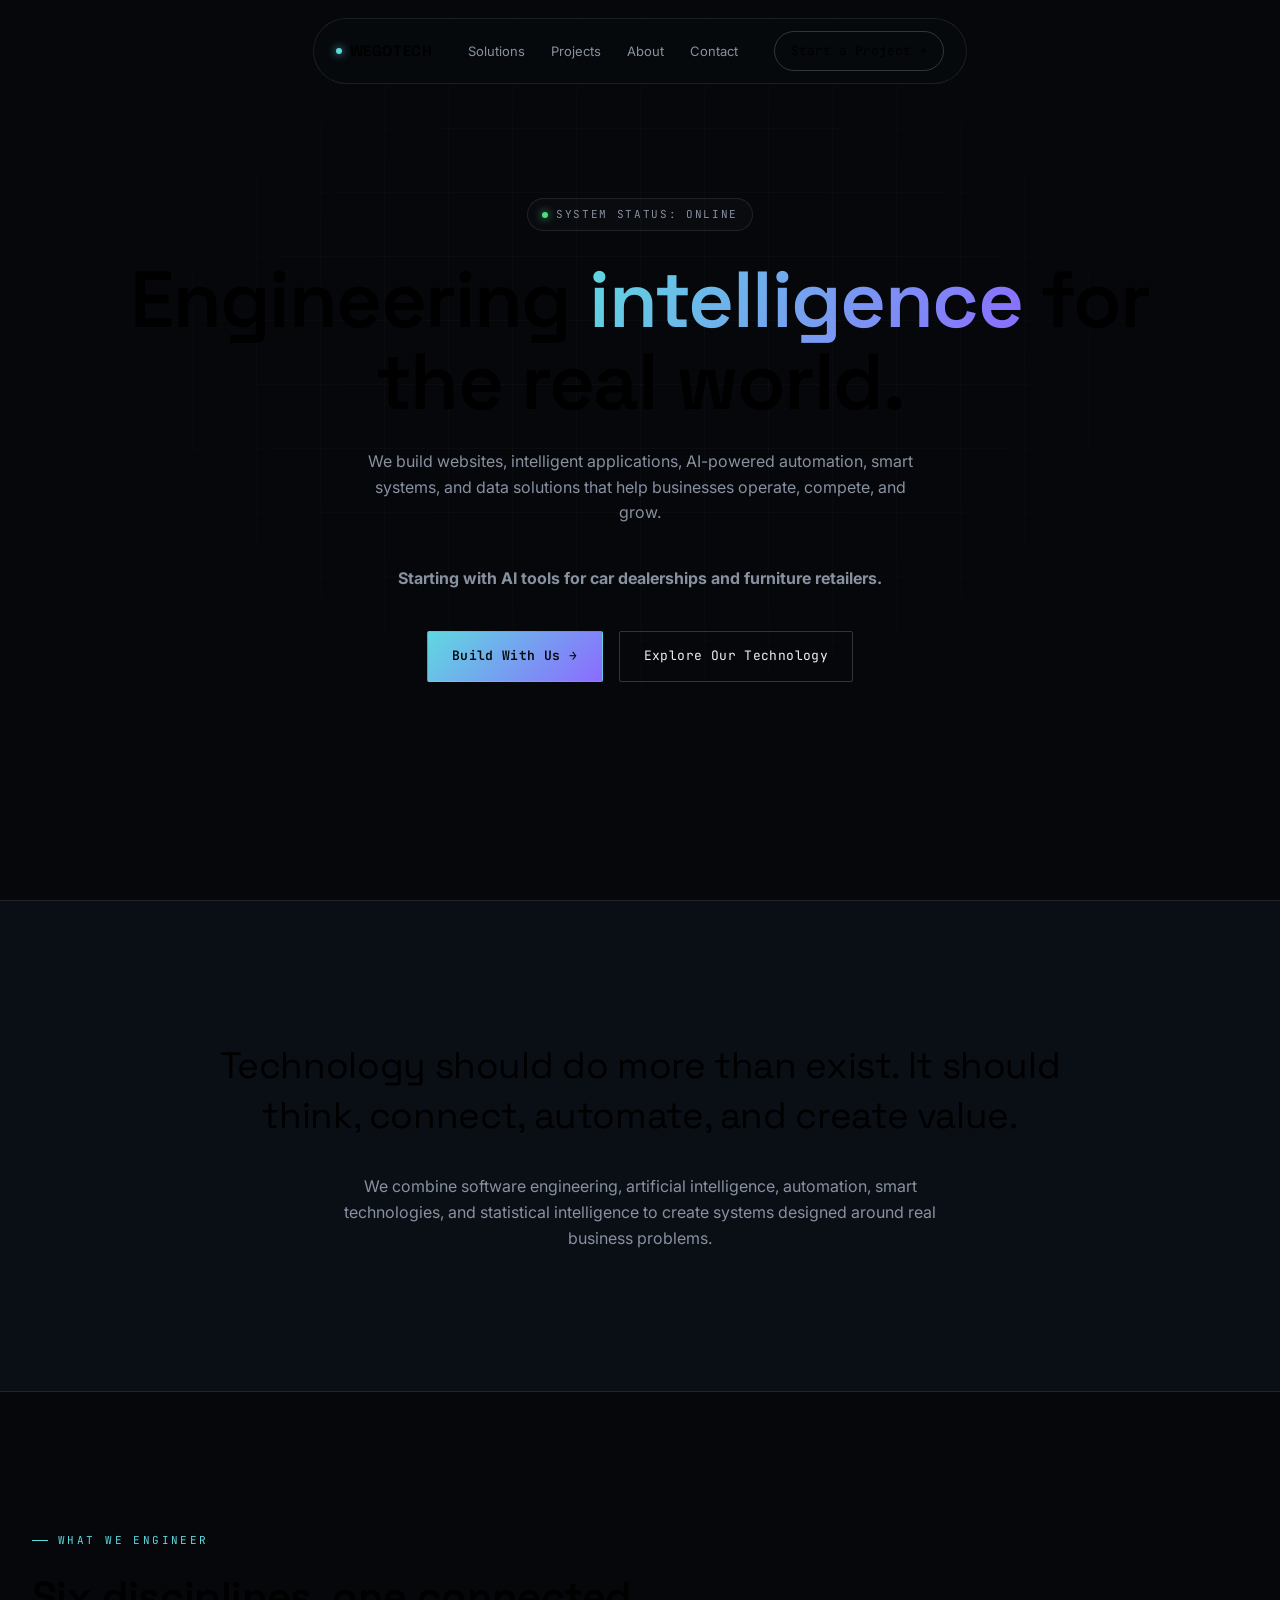
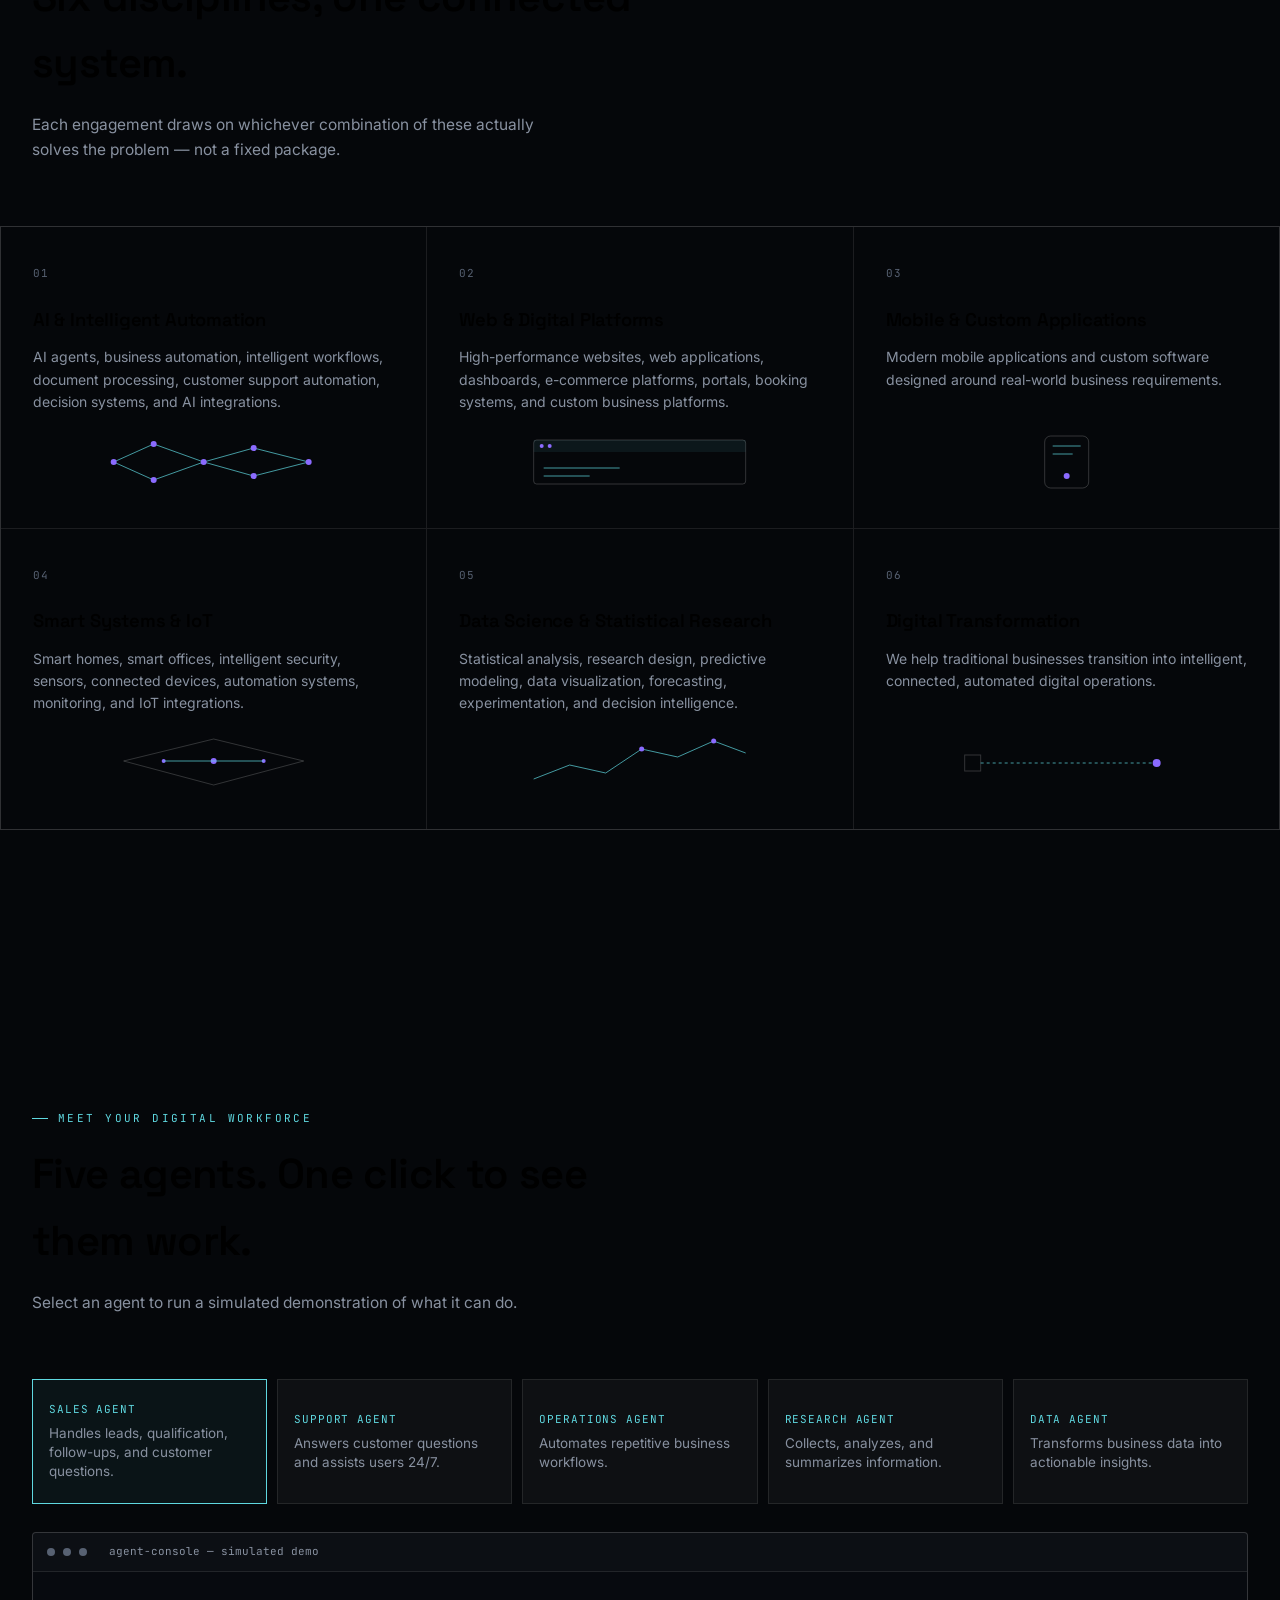
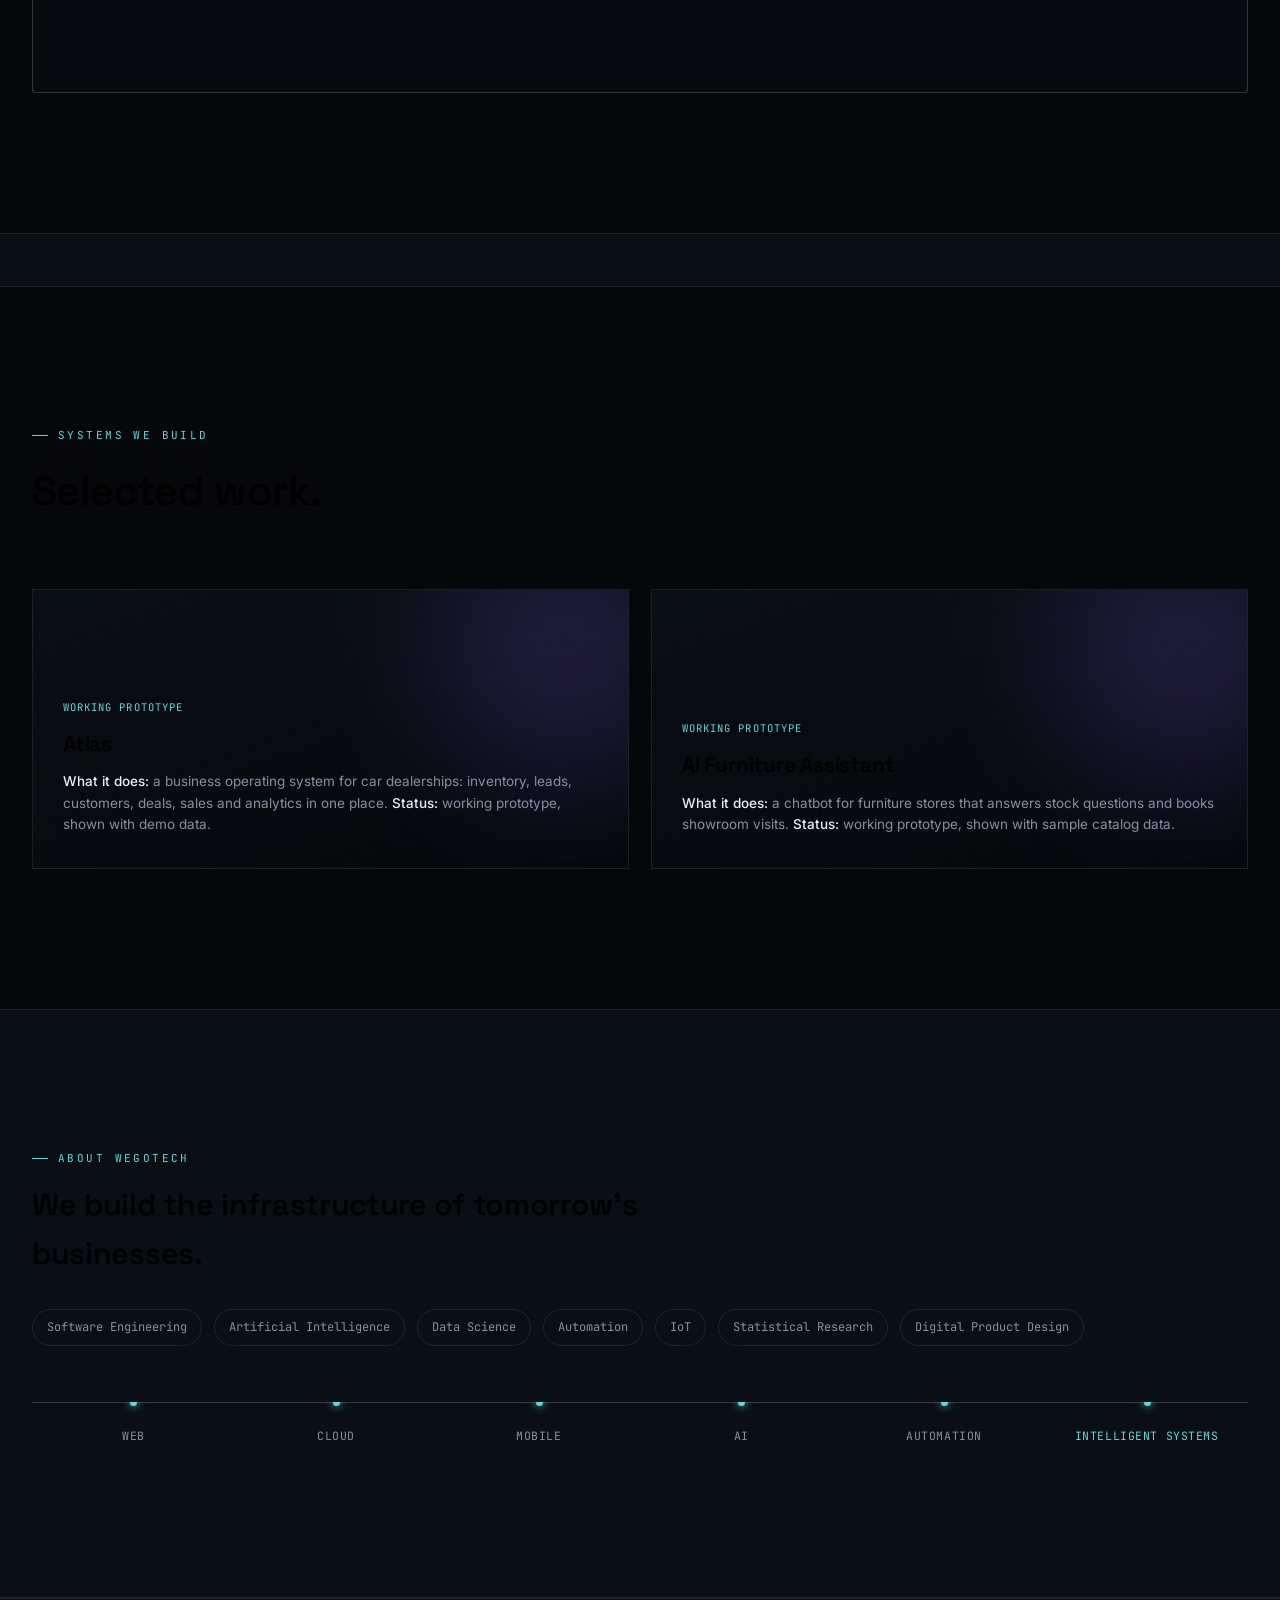
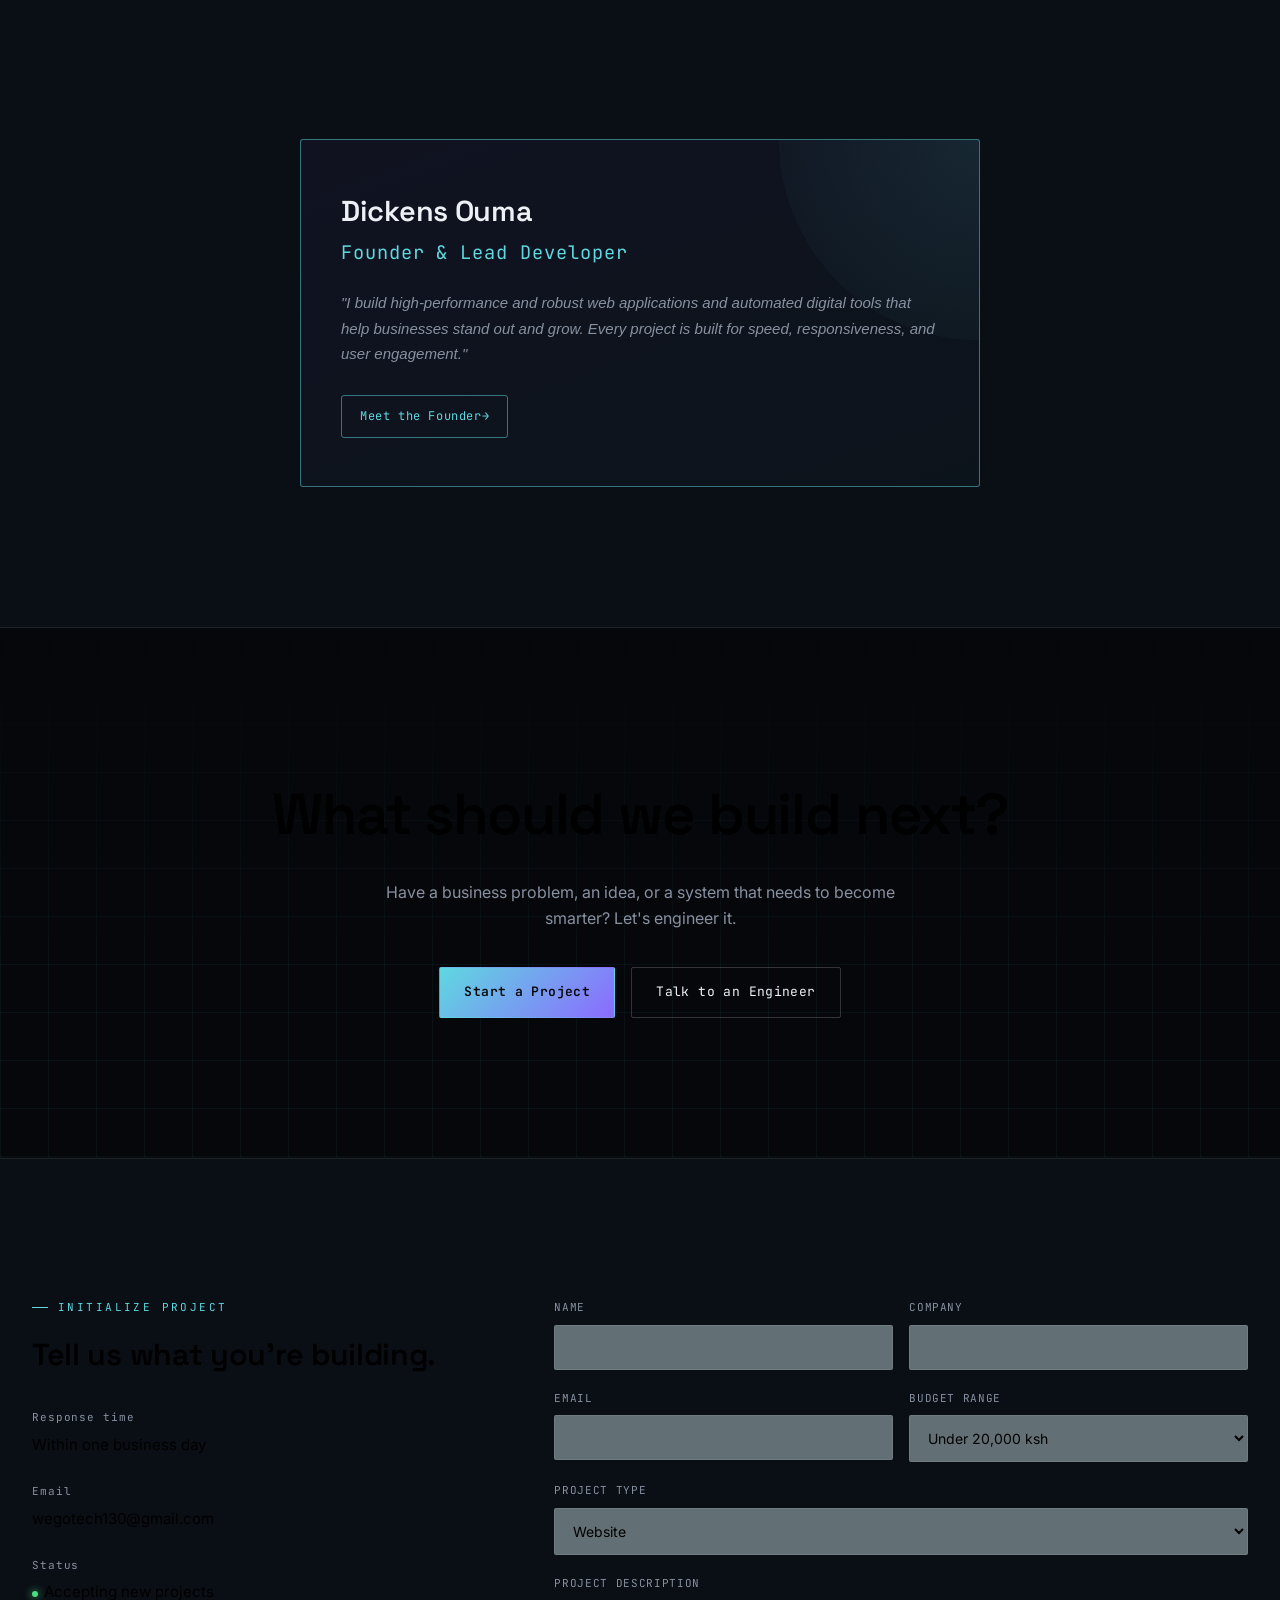
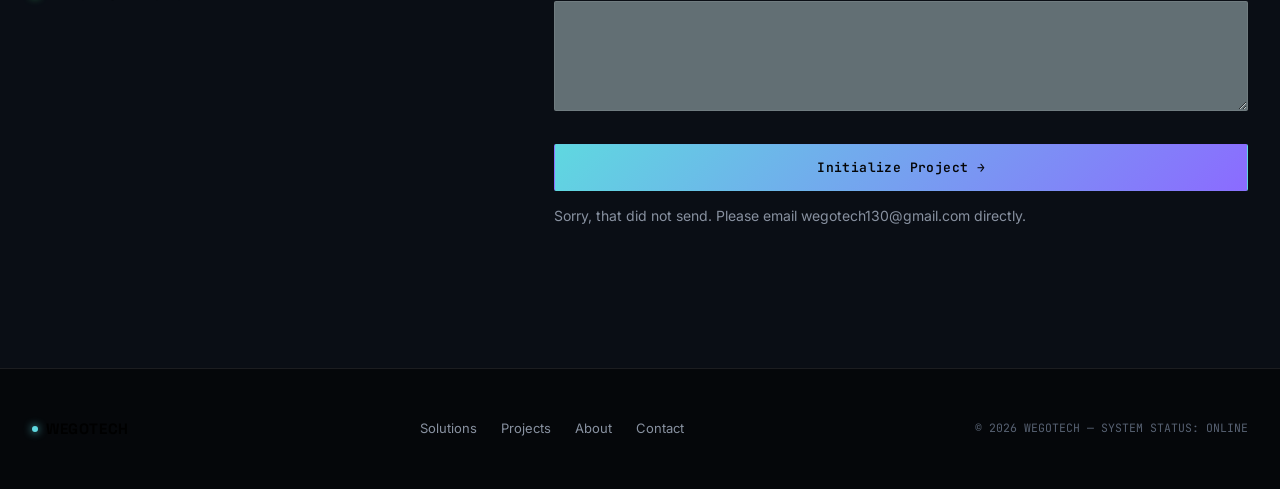
==== commit 584448a7: "Update index.html removed some paragraphs" ====
--- a/index.html
+++ b/index.html
@@ -27,10 +27,8 @@
     <div class="logo"><span class="dot"></span>WEGOTECH</div>
     <div class="nav-links">
       <a href="#solutions">Solutions</a>
-      <a href="#ecosystem">Technologies</a>
       <a href="#projects">Projects</a>
       <a href="#about">About</a>
-      <a href="#data">Research</a>
       <a href="#contact">Contact</a>
     </div>
     <a href="#contact" class="nav-cta">Start a Project →</a>
@@ -45,6 +43,7 @@
     <div class="status-pill"><span class="pulse"></span> SYSTEM STATUS: ONLINE</div>
     <h1>Engineering <span class="grad">intelligence</span> for the real world.</h1>
     <p>We build websites, intelligent applications, AI-powered automation, smart systems, and data solutions that help businesses operate, compete, and grow.</p>
+    <p><strong>Starting with AI tools for car dealerships and furniture retailers.</strong></p>
     <div class="hero-ctas">
       <a href="#contact" class="btn btn-primary">Build With Us →</a>
       <a href="#solutions" class="btn btn-ghost">Explore Our Technology</a>
@@ -105,61 +104,6 @@
       <h3>Digital Transformation</h3>
       <p>We help traditional businesses transition into intelligent, connected, automated digital operations.</p>
       <div class="viz"><svg viewBox="0 0 220 56"><rect x="8" y="20" width="16" height="16" fill="none" stroke="var(--line-bright)"/><line class="viz-line" x1="24" y1="28" x2="196" y2="28" stroke-dasharray="3 3"/><circle class="viz-dot" cx="200" cy="28" r="4"/></svg></div>
-    </div>
-  </div>
-</section>
-
-<!-- ECOSYSTEM -->
-<section id="ecosystem" class="ecosystem">
-  <div class="container">
-    <div class="section-head center reveal" style="margin-left:auto;margin-right:auto;">
-      <div class="eyebrow">One ecosystem</div>
-      <h2>Many possibilities.</h2>
-      <p>Every technology we build connects back to the same core. Hover a node to trace what it powers.</p>
-    </div>
-    <div class="radial-wrap reveal" id="radial-wrap">
-      <svg id="ecosystem-svg"></svg>
-      <div class="radial-ring"></div>
-      <div class="radial-center">INTELLIGENT<br>BUSINESS</div>
-      <!-- nodes injected by JS -->
-    </div>
-    <p class="eco-readout" id="eco-readout">Hover a node to see what it connects to.</p>
-  </div>
-</section>
-
-<!-- PROCESS -->
-<section id="process">
-  <div class="container">
-    <div class="section-head reveal">
-      <div class="eyebrow">From idea to intelligent system</div>
-      <h2>A six-stage build, in order.</h2>
-    </div>
-    <div class="process-list reveal-stagger" id="process-list">
-      <div class="process-item"><div class="p-num">01</div><h3>Discover</h3><p class="p-desc">Understand the business, the problem, the users, and the opportunity.</p></div>
-      <div class="process-item"><div class="p-num">02</div><h3>Design</h3><p class="p-desc">Design the architecture, the experience, and the technology strategy.</p></div>
-      <div class="process-item"><div class="p-num">03</div><h3>Build</h3><p class="p-desc">Develop the software, AI, automation, or smart system.</p></div>
-      <div class="process-item"><div class="p-num">04</div><h3>Integrate</h3><p class="p-desc">Connect APIs, databases, devices, business systems, and existing infrastructure.</p></div>
-      <div class="process-item"><div class="p-num">05</div><h3>Intelligently automate</h3><p class="p-desc">Introduce AI, workflows, agents, analytics, and automation where they create measurable value.</p></div>
-      <div class="process-item"><div class="p-num">06</div><h3>Deploy &amp; evolve</h3><p class="p-desc">Launch, monitor, improve, and continuously optimize the system.</p></div>
-    </div>
-  </div>
-</section>
-
-<!-- CONTROL CENTER -->
-<section class="control">
-  <div class="container">
-    <div class="section-head reveal">
-      <div class="eyebrow">Your business, connected</div>
-      <h2>A conceptual look at a connected operation.</h2>
-      <p class="control-note">Illustrative demonstration — not live customer data.</p>
-    </div>
-    <div class="stat-grid" id="stat-grid">
-      <div class="stat"><div class="stat-label">AI Agents</div><div class="stat-value" data-target="6" data-suffix="">0</div><div class="stat-bar"><i data-width="82%"></i></div></div>
-      <div class="stat"><div class="stat-label">Automations</div><div class="stat-value" data-target="24" data-suffix=" active">0</div><div class="stat-bar"><i data-width="70%"></i></div></div>
-      <div class="stat"><div class="stat-label">Devices</div><div class="stat-value" data-target="128" data-suffix=" connected">0</div><div class="stat-bar"><i data-width="90%"></i></div></div>
-      <div class="stat"><div class="stat-label">Data processed</div><div class="stat-value" data-target="2.8" data-suffix="M records" data-decimal="1">0</div><div class="stat-bar"><i data-width="65%"></i></div></div>
-      <div class="stat"><div class="stat-label">System health</div><div class="stat-value" data-target="99.8" data-suffix="%" data-decimal="1">0</div><div class="stat-bar"><i data-width="99%"></i></div></div>
-      <div class="stat"><div class="stat-label">API connections</div><div class="stat-value" data-target="17" data-suffix=" active">0</div><div class="stat-bar"><i data-width="55%"></i></div></div>
     </div>
   </div>
 </section>
@@ -186,67 +130,6 @@
   </div>
 </section>
 
-<!-- SMART SPACE -->
-<section id="smart-space">
-  <div class="container">
-    <div class="section-head reveal">
-      <div class="eyebrow">Turn spaces into systems</div>
-      <h2>Smart homes and smart offices.</h2>
-      <p>Click a hotspot to see what it does.</p>
-    </div>
-    <div class="space-wrap reveal" id="space-wrap">
-      <svg viewBox="0 0 640 400" preserveAspectRatio="xMidYMid slice">
-        <polygon points="320,30 590,160 590,370 50,370 50,160" fill="none" stroke="rgba(255,255,255,0.14)" stroke-width="1.5"/>
-        <line x1="320" y1="160" x2="320" y2="370" stroke="rgba(255,255,255,0.08)"/>
-        <line x1="50" y1="240" x2="590" y2="240" stroke="rgba(255,255,255,0.08)"/>
-      </svg>
-      <div class="hotspot" style="top:22%; left:34%;" data-spot="0"></div>
-      <div class="hotspot" style="top:35%; left:70%;" data-spot="1"></div>
-      <div class="hotspot" style="top:58%; left:20%;" data-spot="2"></div>
-      <div class="hotspot" style="top:70%; left:55%;" data-spot="3"></div>
-      <div class="hotspot" style="top:48%; left:85%;" data-spot="4"></div>
-    </div>
-    <div class="space-info reveal" id="space-info">
-      <div class="si-title">SMART LIGHTING</div>
-      <div class="si-body">Automatically adjusts lighting based on occupancy, time, environmental conditions, and user preferences.</div>
-    </div>
-  </div>
-</section>
-
-<!-- DATA -->
-<section id="data">
-  <div class="container">
-    <div class="data-grid">
-      <div class="reveal">
-        <div class="eyebrow">Data has a story</div>
-        <h2 style="font-size:clamp(1.7rem,3.4vw,2.4rem); margin-top:14px;">We find it.</h2>
-        <p style="color:var(--muted); margin-top:16px; font-size:15.5px;">Statistical research, predictive modeling, and decision intelligence built on rigorous method, not guesswork.</p>
-        <div class="data-tags">
-          <span>Statistical Research</span><span>Data Analysis</span><span>Predictive Modeling</span>
-          <span>Forecasting</span><span>Experimental Design</span><span>Business Intelligence</span><span>Data Visualization</span>
-        </div>
-      </div>
-      <div class="chart-box reveal" id="chart-box">
-        <svg viewBox="0 0 400 200">
-          <defs>
-            <linearGradient id="areaGrad" x1="0" y1="0" x2="0" y2="1">
-              <stop offset="0%" stop-color="var(--cyan)" stop-opacity="0.28"/>
-              <stop offset="100%" stop-color="var(--cyan)" stop-opacity="0"/>
-            </linearGradient>
-          </defs>
-          <g stroke="rgba(255,255,255,0.06)">
-            <line x1="0" y1="40" x2="400" y2="40"/><line x1="0" y1="90" x2="400" y2="90"/>
-            <line x1="0" y1="140" x2="400" y2="140"/><line x1="0" y1="190" x2="400" y2="190"/>
-          </g>
-          <path class="chart-area" id="area-path" d="M0,170 L40,150 L80,155 L120,110 L160,120 L200,80 L240,95 L280,55 L320,68 L360,30 L400,42 L400,200 L0,200 Z"/>
-          <polyline class="chart-line" id="line-path" points="0,170 40,150 80,155 120,110 160,120 200,80 240,95 280,55 320,68 360,30 400,42"/>
-          <g id="chart-dots"></g>
-        </svg>
-      </div>
-    </div>
-  </div>
-</section>
-
 <!-- STACK -->
 <div class="marquee">
   <div class="marquee-track" id="marquee-track"></div>
@@ -260,27 +143,10 @@
       <h2>Selected work.</h2>
     </div>
     <div class="projects-grid reveal-stagger">
-      <div class="project-card"><div class="p-glow"></div><div class="p-tag">Automation</div><h3>AI Business Automation</h3><div class="p-meta"><b>Problem:</b> manual workflows slowing operations. <b>Solution:</b> AI-powered automation platform. <b>Result:</b> hours of manual work removed weekly.</div></div>
-      <div class="project-card"><div class="p-glow"></div><div class="p-tag">Smart systems</div><h3>Smart Security</h3><div class="p-meta"><b>Problem:</b> fragmented monitoring across sites. <b>Solution:</b> connected security and monitoring system. <b>Result:</b> one unified view, real-time alerts.</div></div>
-      <div class="project-card"><div class="p-glow"></div><div class="p-tag">Commerce</div><h3>Intelligent Commerce</h3><div class="p-meta"><b>Problem:</b> low conversion, generic storefront. <b>Solution:</b> AI-enhanced e-commerce platform. <b>Result:</b> personalized experience at scale.</div></div>
-      <div class="project-card"><div class="p-glow"></div><div class="p-tag">Data</div><h3>Data Intelligence</h3><div class="p-meta"><b>Problem:</b> decisions made on gut feel. <b>Solution:</b> statistical analytics and decision-support platform. <b>Result:</b> forecasting grounded in evidence.</div></div>
-    </div>
-  </div>
-</section>
-
-<!-- WHY US -->
-<section id="why">
-  <div class="container">
-    <div class="section-head reveal">
-      <div class="eyebrow">Why technology should work differently</div>
-      <h2>Four principles.</h2>
-    </div>
-  </div>
-  <div class="principles reveal-stagger">
-    <div class="principle"><div class="num">01</div><h3>Engineered for the problem</h3><p>We don't force businesses into generic software.</p></div>
-    <div class="principle"><div class="num">02</div><h3>Intelligence by design</h3><p>AI and automation are integrated where they create measurable value.</p></div>
-    <div class="principle"><div class="num">03</div><h3>Connected systems</h3><p>Software, data, devices, APIs, and people should work together.</p></div>
-    <div class="principle"><div class="num">04</div><h3>Built to evolve</h3><p>Systems should grow with the business rather than become obsolete.</p></div>
+      <div class="project-card"><div class="p-glow"></div><div class="p-tag">Working prototype</div><h3>Atlas</h3><div class="p-meta"><b>What it does:</b> a business operating system for car dealerships: inventory, leads, customers, deals, sales and analytics in one place. <b>Status:</b> working prototype, shown with demo data.</div></div>
+      <!-- When Atlas is deployed, add: <a class="shimmer-link" href="LIVE_URL">View live demo →</a> inside the card above -->
+      <div class="project-card"><div class="p-glow"></div><div class="p-tag">Working prototype</div><h3>AI Furniture Assistant</h3><div class="p-meta"><b>What it does:</b> a chatbot for furniture stores that answers stock questions and books showroom visits. <b>Status:</b> working prototype, shown with sample catalog data.</div></div>
+    </div>
   </div>
 </section>
 
@@ -288,7 +154,7 @@
 <section id="about" class="about">
   <div class="container">
     <div class="reveal">
-      <div class="eyebrow">About Axiom</div>
+      <div class="eyebrow">About WeGoTech</div>
       <h2 class="about-lead" style="margin-top:14px;">We build the infrastructure of tomorrow's businesses.</h2>
       <div class="about-list">
         <span>Software Engineering</span><span>Artificial Intelligence</span><span>Data Science</span>
@@ -311,8 +177,8 @@
   <div class="container">
     <div class="founder-card reveal">
       <div class="founder-content">
-        <h2 class="founder-title">Dickens Ouma<span class="role">Founder & Lead Developer</span></h2>
-        <p class="founder-quote">"I build high-performance and Robust web applications and automated digital tools that help businesses stand out and grow. Every project is built for speed, responsiveness, and user engagement."</p>
+        <h2 class="founder-title">Dickens Ouma<span class="role">Founder &amp; Lead Developer</span></h2>
+        <p class="founder-quote">"I build high-performance and robust web applications and automated digital tools that help businesses stand out and grow. Every project is built for speed, responsiveness, and user engagement."</p>
         <a href="https://devdickie.netlify.app" target="_blank" rel="noopener noreferrer" class="founder-cta">Meet the Founder→</a>
       </div>
     </div>
@@ -328,7 +194,6 @@
     <div class="hero-ctas">
       <a href="#contact" class="btn btn-primary">Start a Project</a>
       <a href="#contact" class="btn btn-ghost">Talk to an Engineer</a>
-      <a href="#contact" class="shimmer-link">Shimmer Effect Demo →</a>
     </div>
   </div>
 </section>
@@ -348,15 +213,17 @@
         <div class="cs-value"><span class="pulse" style="display:inline-block; margin-right:6px;"></span>Accepting new projects</div>
       </div>
       <div class="reveal">
-        <form id="contact-form">
+        <form id="contact-form" name="contact" method="POST" action="/" data-netlify="true" netlify-honeypot="bot-field">
+          <input type="hidden" name="form-name" value="contact">
+          <p hidden><label>Leave this empty: <input name="bot-field"></label></p>
           <div class="field-row">
-            <div class="field"><label for="f-name">Name</label><input id="f-name" type="text" required></div>
-            <div class="field"><label for="f-company">Company</label><input id="f-company" type="text"></div>
+            <div class="field"><label for="f-name">Name</label><input id="f-name" name="name" type="text" required></div>
+            <div class="field"><label for="f-company">Company</label><input id="f-company" name="company" type="text"></div>
           </div>
           <div class="field-row">
-            <div class="field"><label for="f-email">Email</label><input id="f-email" type="email" required></div>
+            <div class="field"><label for="f-email">Email</label><input id="f-email" name="email" type="email" required></div>
             <div class="field"><label for="f-budget">Budget range</label>
-              <select id="f-budget">
+              <select id="f-budget" name="budget">
                 <option>Under 20,000 ksh</option><option>20,000 ksh – 75,000 ksh</option>
                 <option>75,000 ksh – 175,000 ksh</option><option>175,000 ksh+</option><option>Not sure yet</option>
               </select>
@@ -364,15 +231,16 @@
           </div>
           <div class="field">
             <label for="f-type">Project type</label>
-            <select id="f-type">
+            <select id="f-type" name="type">
               <option>Website</option><option>AI Integration</option><option>AI Automation</option>
               <option>Mobile App</option><option>Smart Home / IoT</option><option>Data Science</option>
               <option>Statistical Research</option><option>Custom Software</option><option>Other</option>
             </select>
           </div>
-          <div class="field"><label for="f-desc">Project description</label><textarea id="f-desc" required></textarea></div>
+          <div class="field"><label for="f-desc">Project description</label><textarea id="f-desc" name="description" required></textarea></div>
           <button type="submit" class="btn btn-primary" style="width:100%; justify-content:center; margin-top:6px;">Initialize Project →</button>
         </form>
+        <div id="form-error" class="hidden" role="alert" style="margin-top:14px;color:var(--muted);font-size:14px;">Sorry, that did not send. Please email wegotech130@gmail.com directly.</div>
         <div id="confirm" class="hidden">
           <div class="c-title">TRANSMISSION RECEIVED</div>
           <h3>Project request registered.</h3>
--- a/styles.css
+++ b/styles.css
@@ -22,7 +22,7 @@
 html{scroll-behavior:smooth;}
 body{
   background:var(--bg);
-  color:var(--white);
+  color:var(--gray);
   font-family:var(--font-body);
   line-height:1.6;
   overflow-x:hidden;
@@ -385,7 +385,7 @@
 .field{margin-bottom:20px;}
 .field label{display:block; font-family:var(--font-mono); font-size:11px; letter-spacing:.06em; color:var(--muted); margin-bottom:8px; text-transform:uppercase;}
 .field input, .field select, .field textarea{
-  width:100%; background:rgba(177, 128, 128, 0.02); border:1px solid var(--line); color:var(--white);
+  width:100%; background:rgba(165, 185, 189, 0.568); border:1px solid var(--line); color:var(--gray);
   padding:13px 14px; font-family:var(--font-body); font-size:14px; border-radius:2px; transition:border-color .2s, background .2s;
 }
 .field input:focus, .field select:focus, .field textarea:focus{outline:none; border-color:var(--cyan); background:rgba(95,216,224,0.03);}
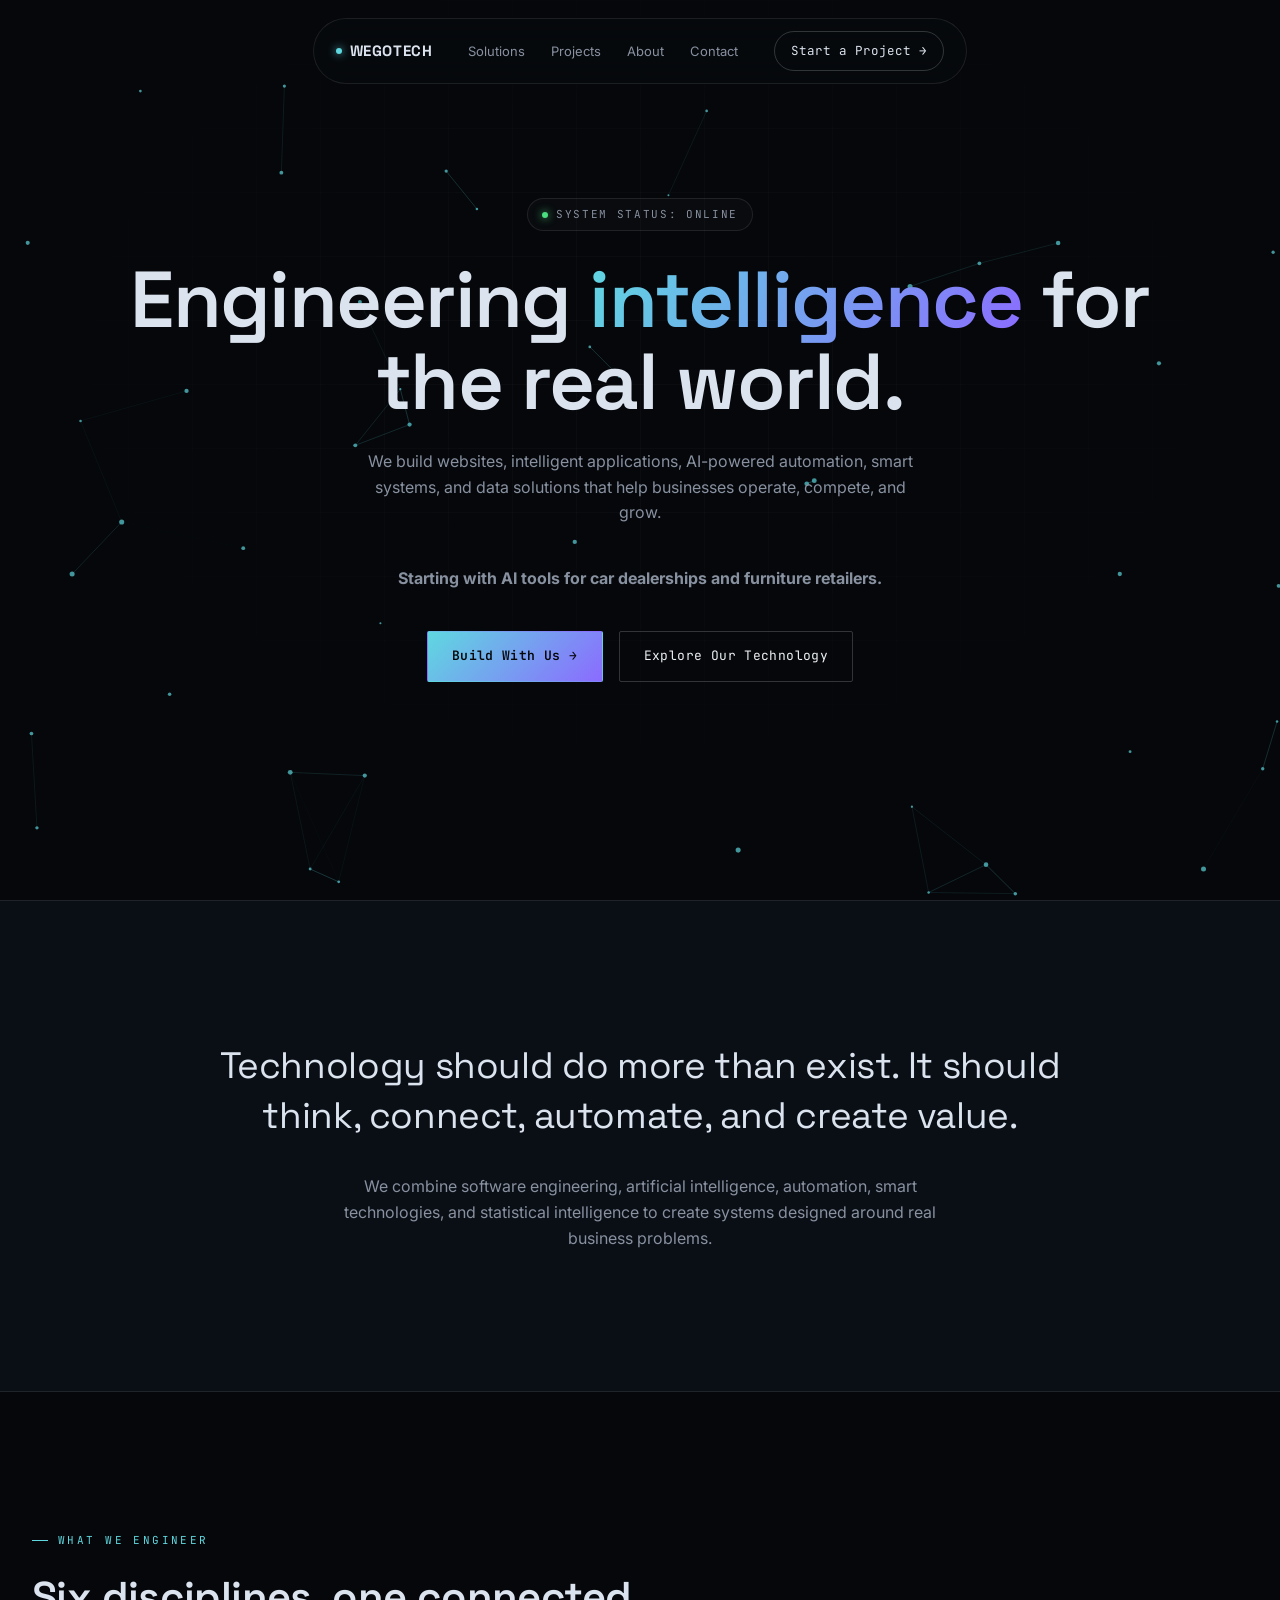
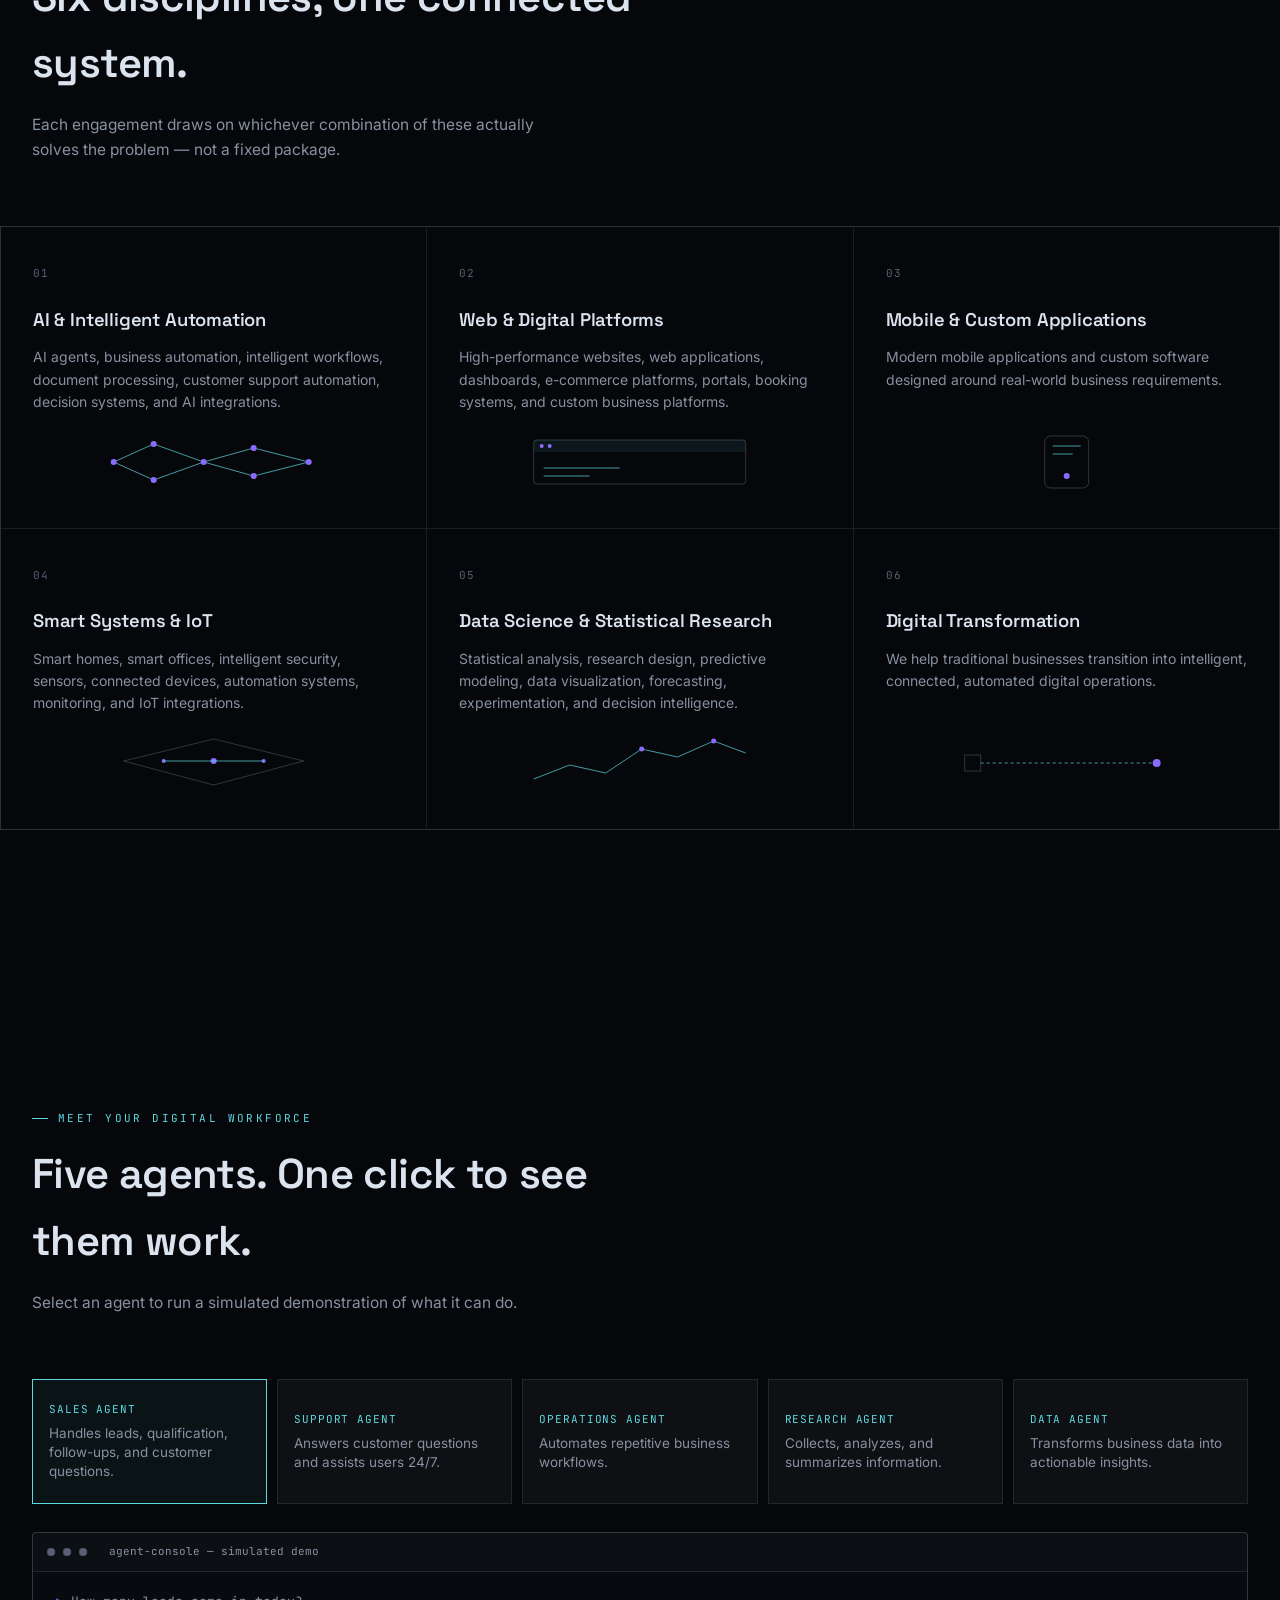
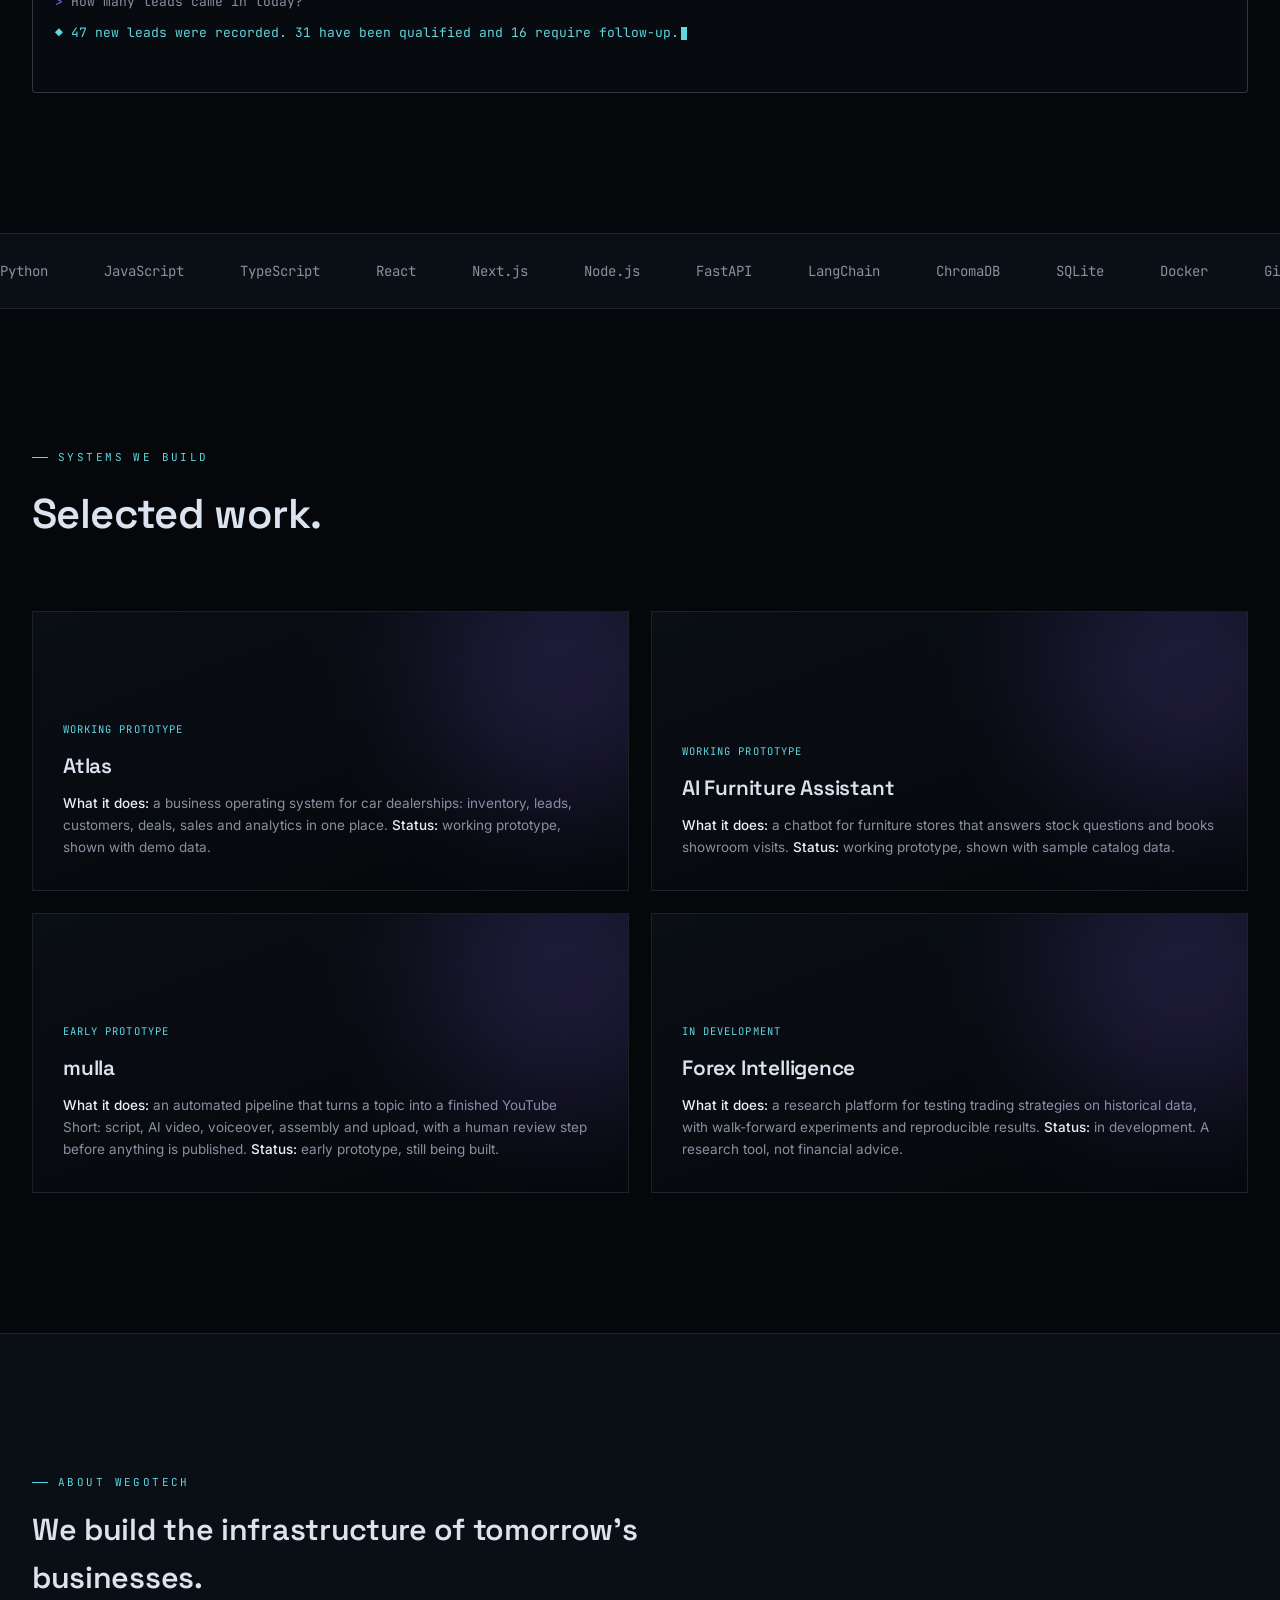
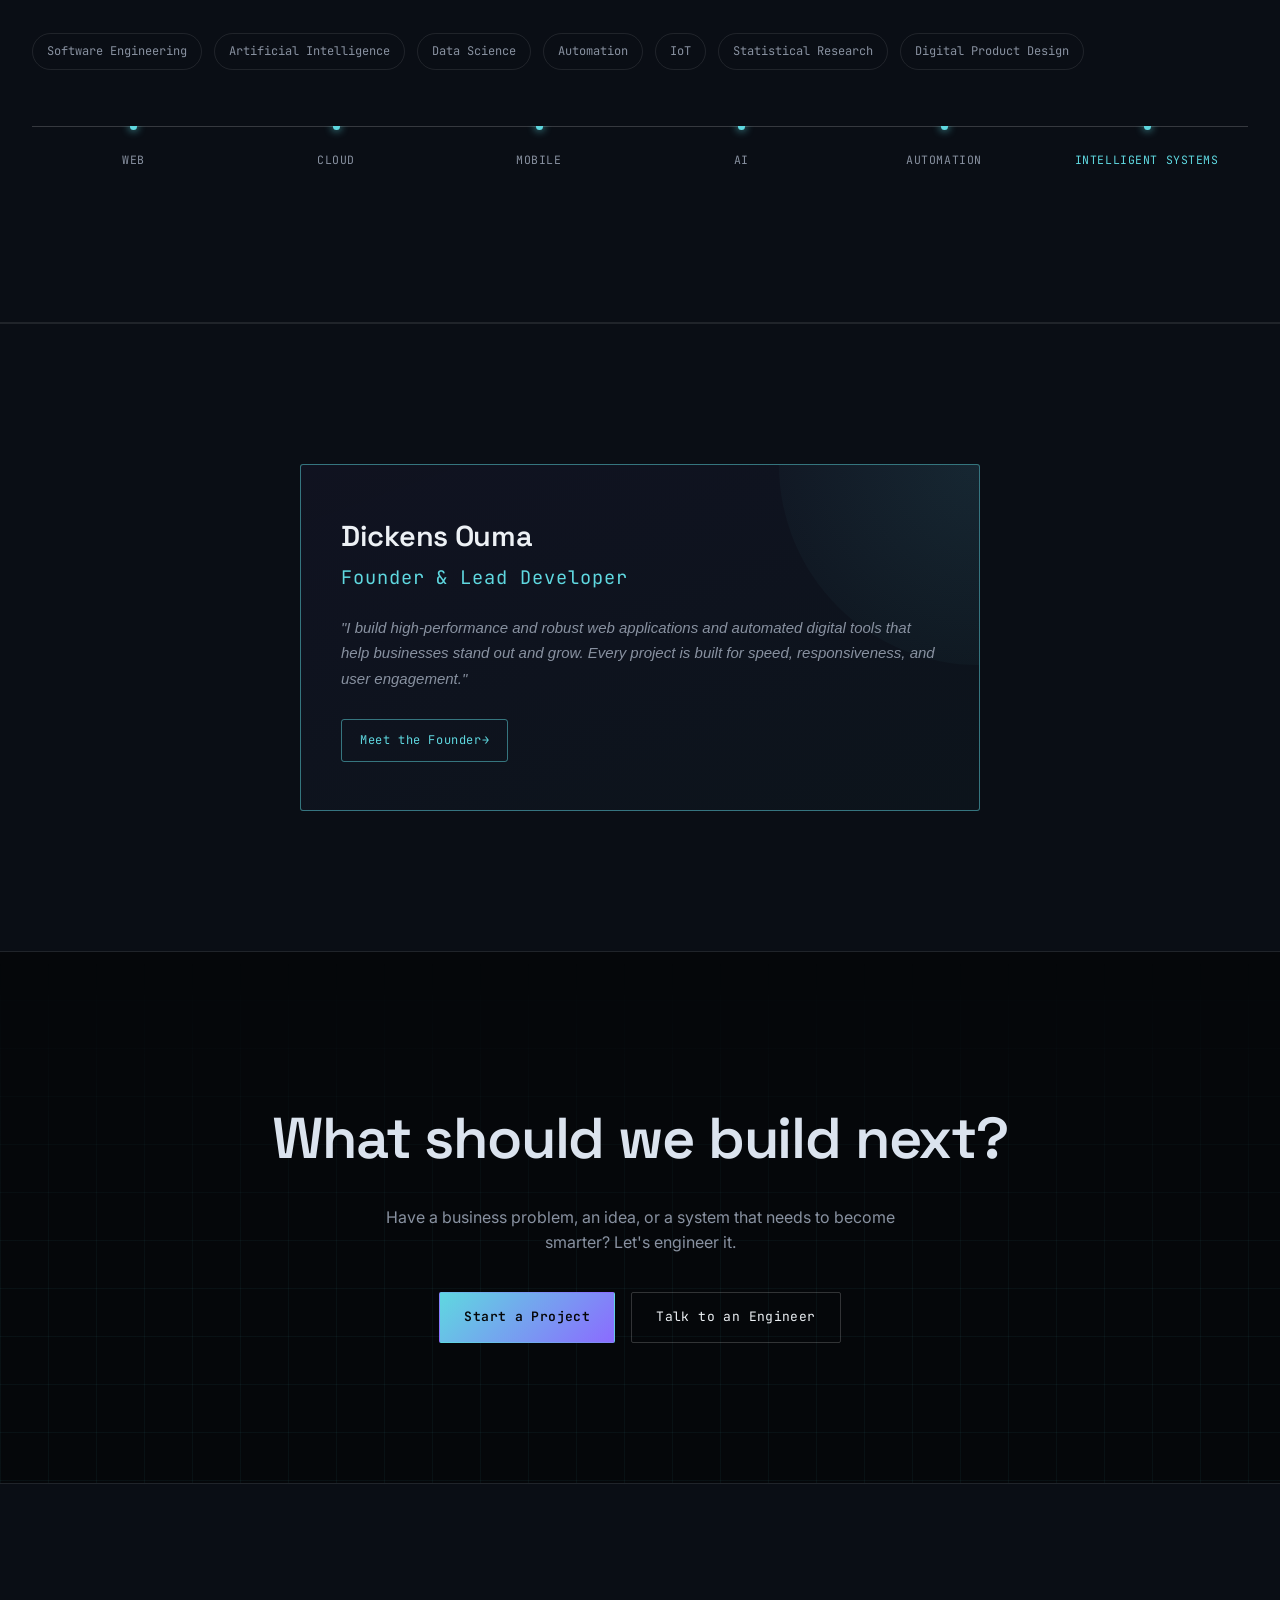
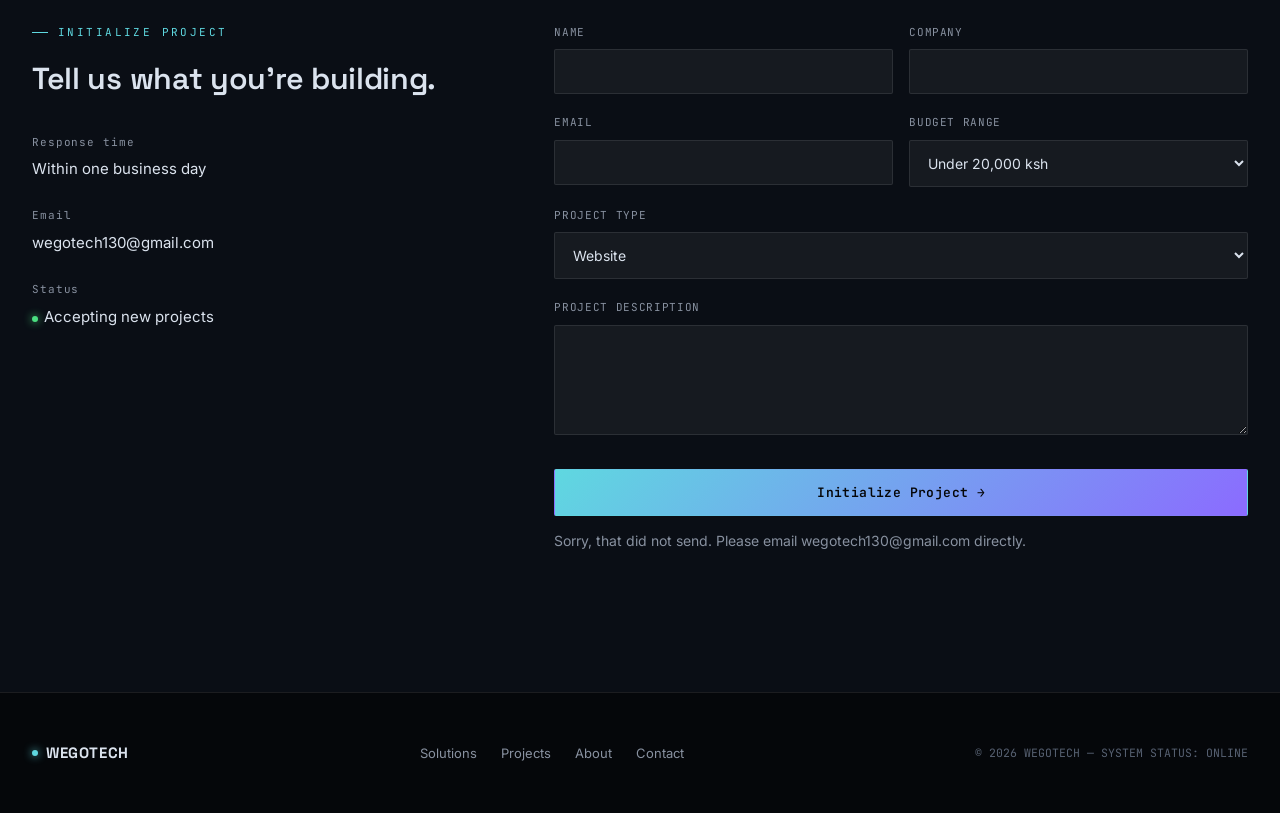
==== commit ad8cabab: "Update index.html" ====
--- a/index.html
+++ b/index.html
@@ -11,6 +11,7 @@
 <link rel="preconnect" href="https://fonts.googleapis.com">
 <link href="https://fonts.googleapis.com/css2?family=Space+Grotesk:wght@400;500;600;700&family=Inter:wght@400;500;600&family=JetBrains+Mono:wght@400;500&display=swap" rel="stylesheet">
 <link rel="stylesheet" href="styles.css">
+<link rel="stylesheet" href="styles2.css">
 </head>
 <body>
 
@@ -146,6 +147,8 @@
       <div class="project-card"><div class="p-glow"></div><div class="p-tag">Working prototype</div><h3>Atlas</h3><div class="p-meta"><b>What it does:</b> a business operating system for car dealerships: inventory, leads, customers, deals, sales and analytics in one place. <b>Status:</b> working prototype, shown with demo data.</div></div>
       <!-- When Atlas is deployed, add: <a class="shimmer-link" href="LIVE_URL">View live demo →</a> inside the card above -->
       <div class="project-card"><div class="p-glow"></div><div class="p-tag">Working prototype</div><h3>AI Furniture Assistant</h3><div class="p-meta"><b>What it does:</b> a chatbot for furniture stores that answers stock questions and books showroom visits. <b>Status:</b> working prototype, shown with sample catalog data.</div></div>
+      <div class="project-card"><div class="p-glow"></div><div class="p-tag">Early prototype</div><h3>mulla</h3><div class="p-meta"><b>What it does:</b> an automated pipeline that turns a topic into a finished YouTube Short: script, AI video, voiceover, assembly and upload, with a human review step before anything is published. <b>Status:</b> early prototype, still being built.</div></div>
+      <div class="project-card"><div class="p-glow"></div><div class="p-tag">In development</div><h3>Forex Intelligence</h3><div class="p-meta"><b>What it does:</b> a research platform for testing trading strategies on historical data, with walk-forward experiments and reproducible results. <b>Status:</b> in development. A research tool, not financial advice.</div></div>
     </div>
   </div>
 </section>
--- a/styles.css
+++ b/styles.css
@@ -10,6 +10,7 @@
   --violet:#8b6bff;
   --violet-dim: rgba(139,107,255,0.5);
   --white:#edf1f5;
+  --text:#dbe3ee;
   --muted:#8891a0;
   --muted-dim:#576172;
   --font-display:'Space Grotesk', sans-serif;
@@ -22,7 +23,7 @@
 html{scroll-behavior:smooth;}
 body{
   background:var(--bg);
-  color:var(--gray);
+  color:var(--text);
   font-family:var(--font-body);
   line-height:1.6;
   overflow-x:hidden;
@@ -324,6 +325,8 @@
 .chart-dot{fill:var(--violet); opacity:0; transition:opacity .4s;}
 .chart-dot.in{opacity:1;}
 
+/* END OF styles.css (part 1 of 2) */
+/* styles2.css (part 2 of 2) */
 /* ---------- stack marquee ---------- */
 .marquee{overflow:hidden; border-top:1px solid var(--line); border-bottom:1px solid var(--line); padding:26px 0; background:var(--bg2);}
 .marquee-track{display:flex; gap:56px; width:max-content; animation:scroll 34s linear infinite;}
@@ -385,7 +388,7 @@
 .field{margin-bottom:20px;}
 .field label{display:block; font-family:var(--font-mono); font-size:11px; letter-spacing:.06em; color:var(--muted); margin-bottom:8px; text-transform:uppercase;}
 .field input, .field select, .field textarea{
-  width:100%; background:rgba(165, 185, 189, 0.568); border:1px solid var(--line); color:var(--gray);
+  width:100%; background:rgba(255,255,255,0.05); border:1px solid var(--line); color:var(--text);
   padding:13px 14px; font-family:var(--font-body); font-size:14px; border-radius:2px; transition:border-color .2s, background .2s;
 }
 .field input:focus, .field select:focus, .field textarea:focus{outline:none; border-color:var(--cyan); background:rgba(95,216,224,0.03);}
@@ -438,3 +441,5 @@
 a:focus-visible, button:focus-visible, input:focus-visible, select:focus-visible, textarea:focus-visible{
   outline:2px solid var(--cyan); outline-offset:2px;
 }
+
+/* END OF styles2.css */
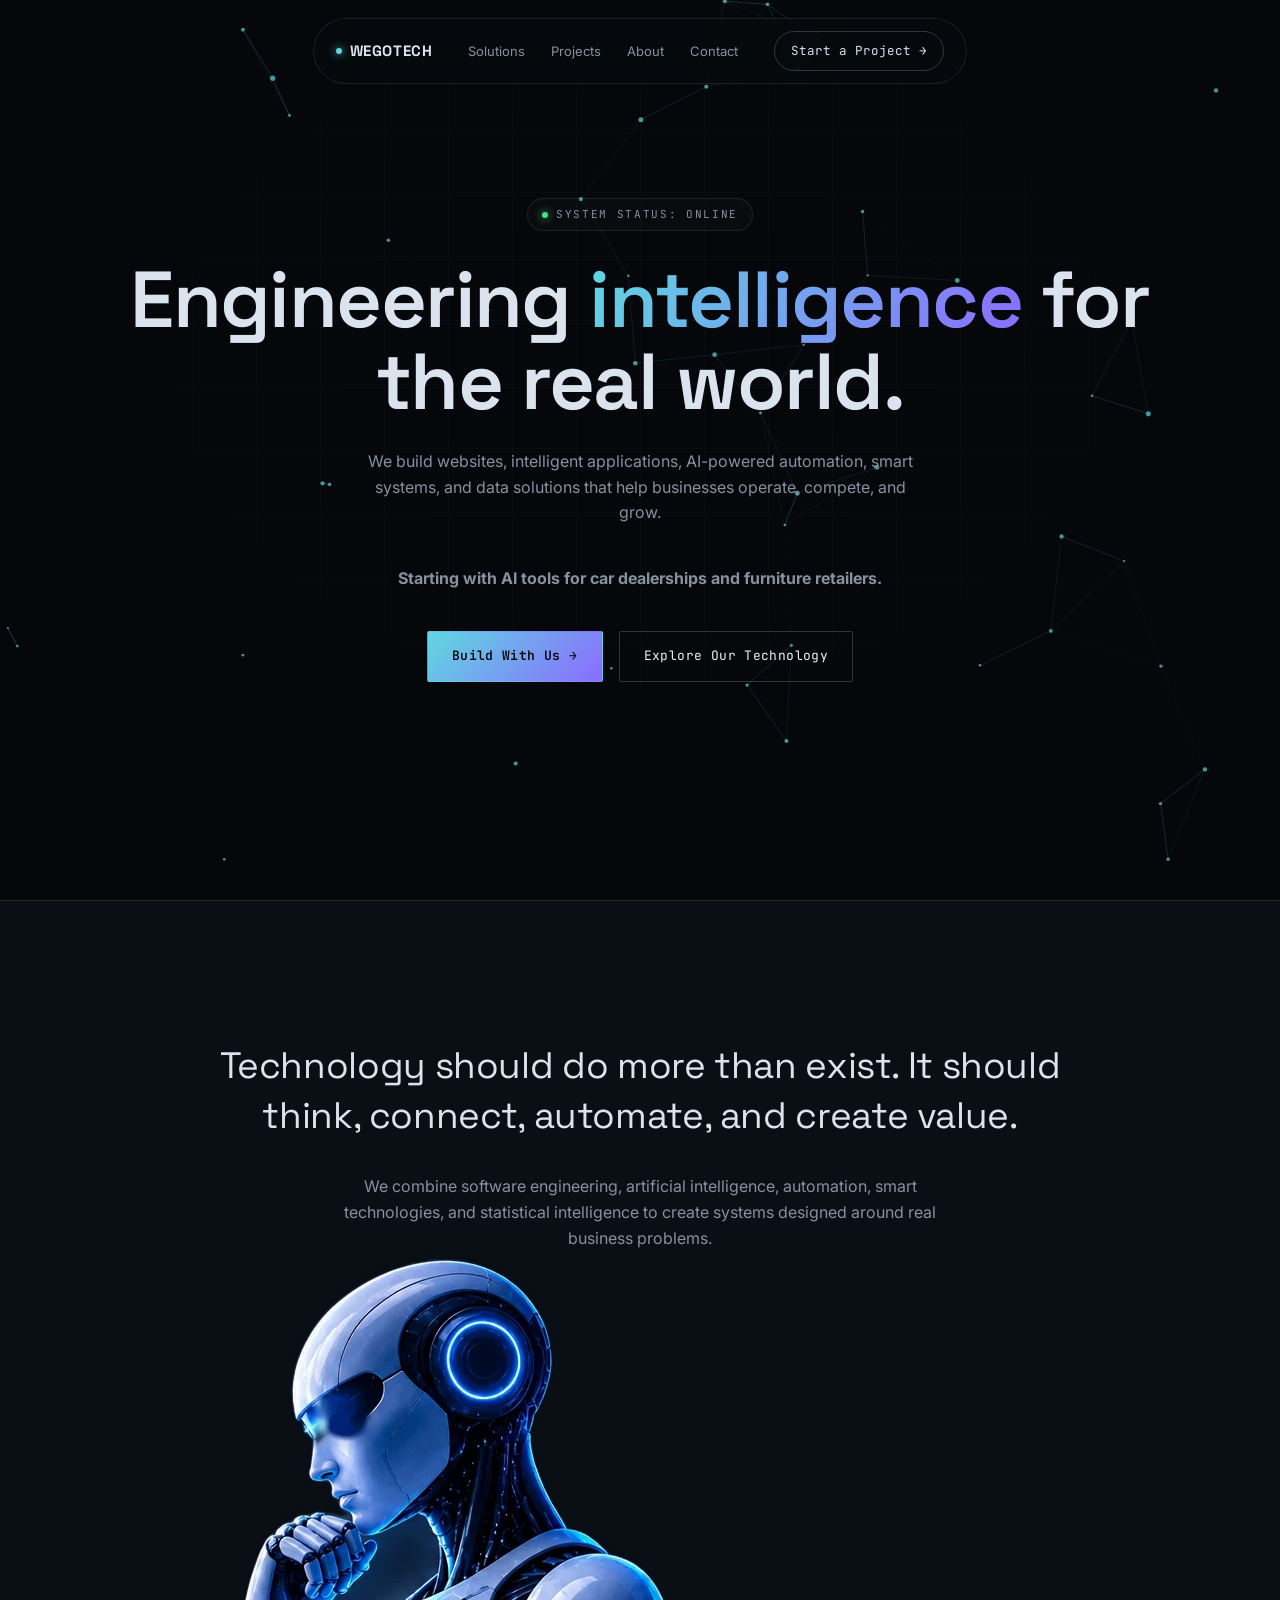
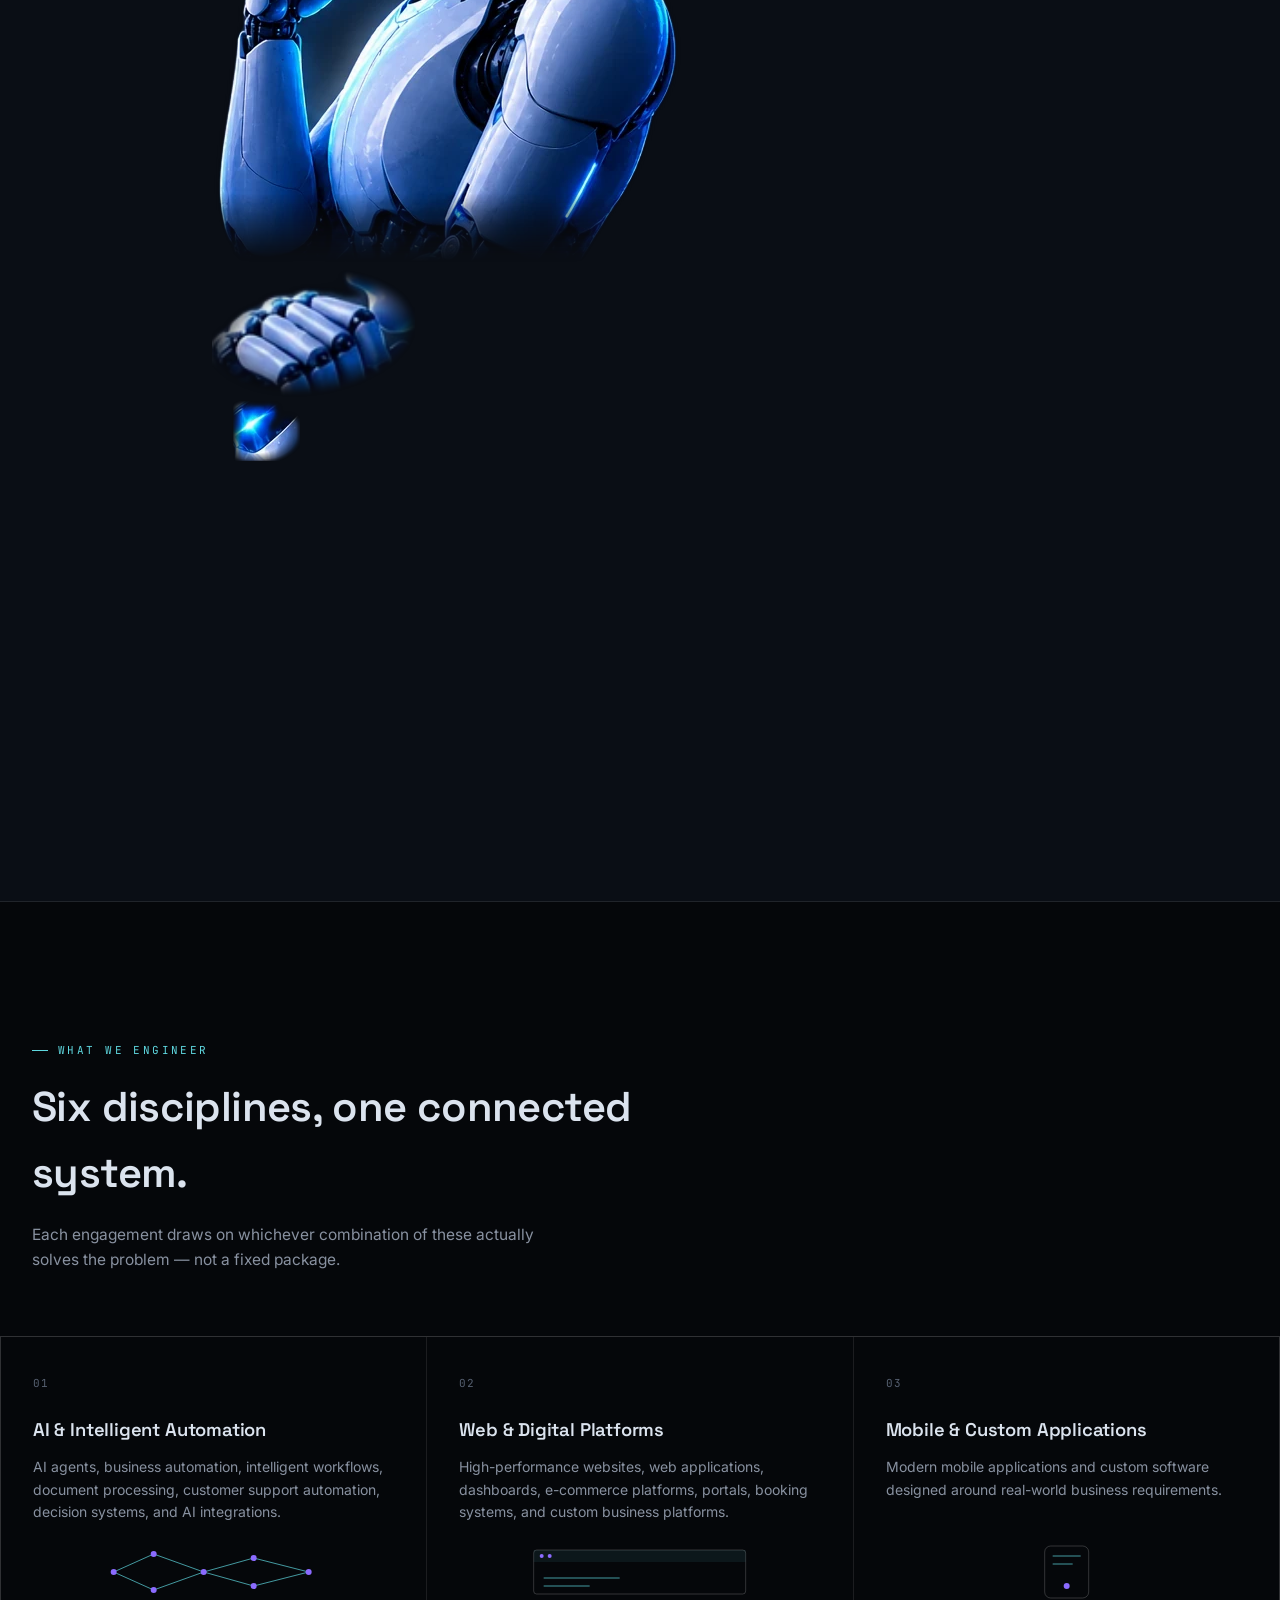
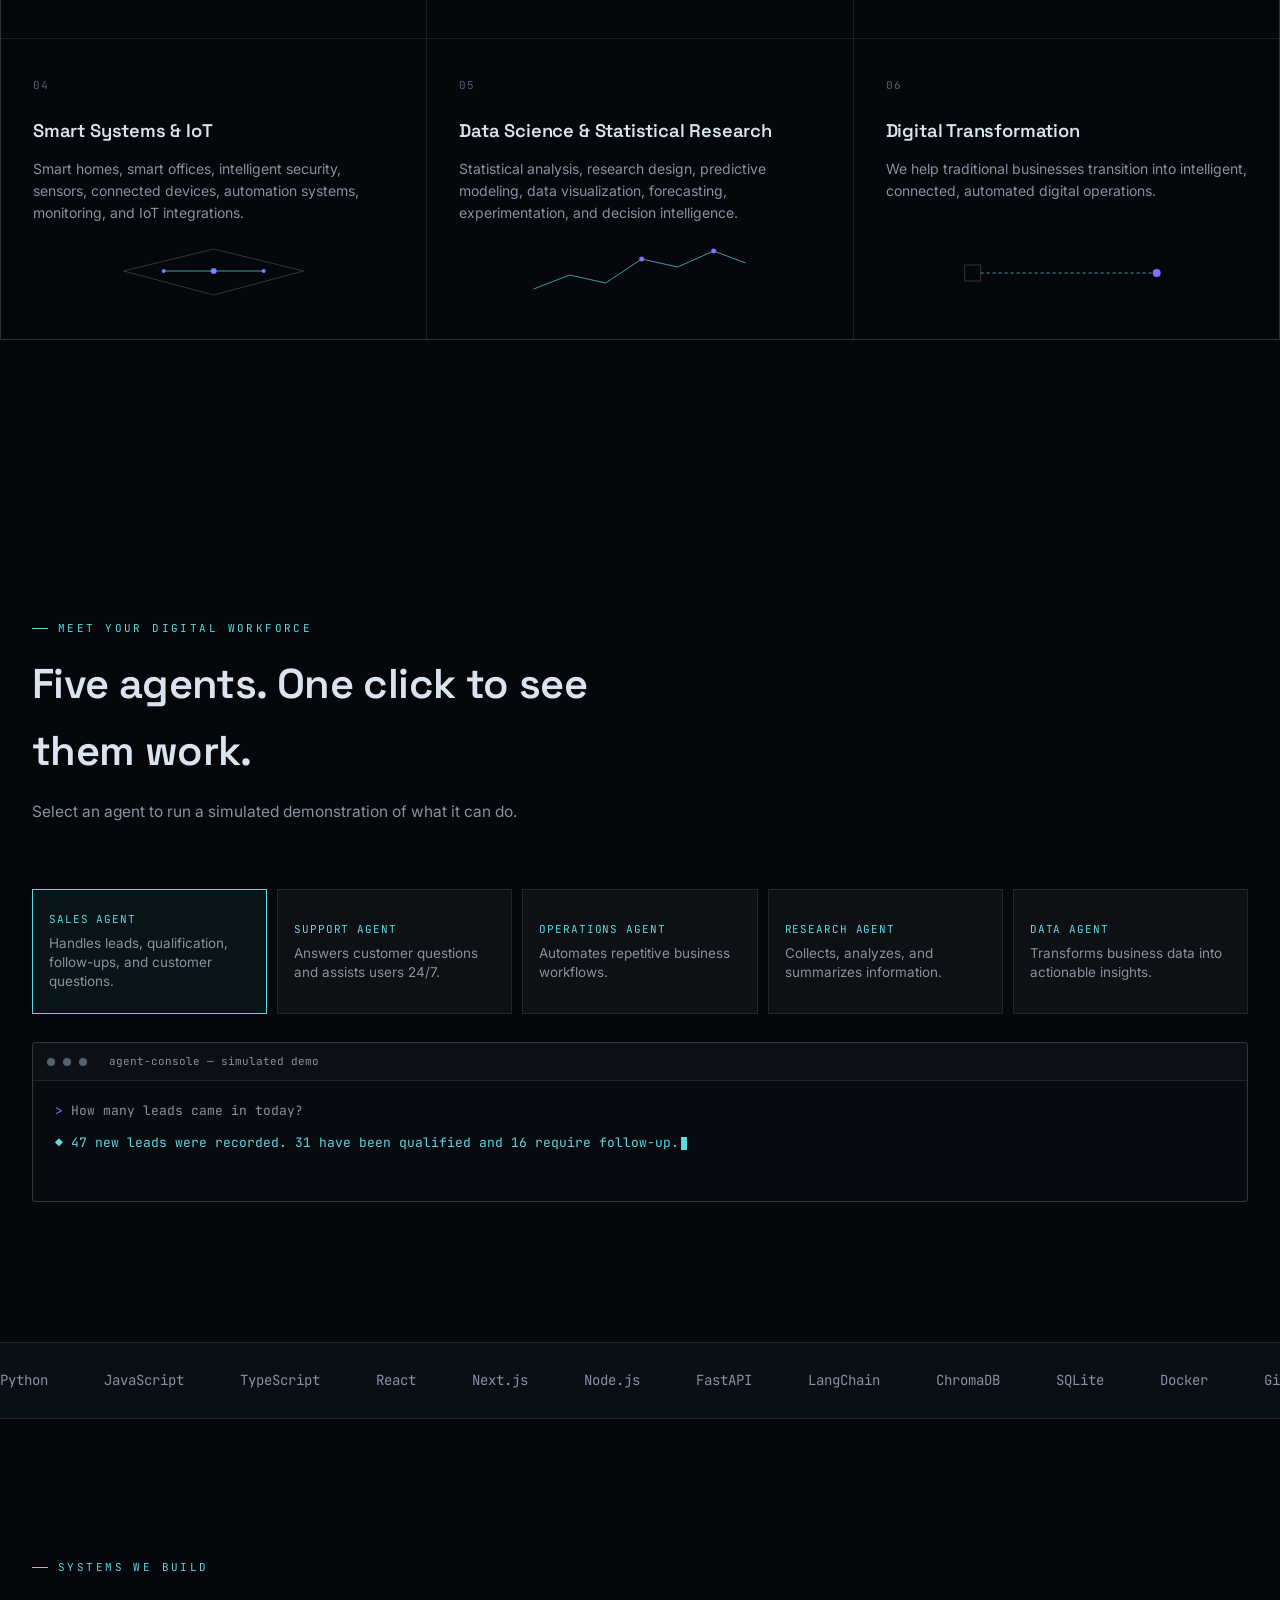
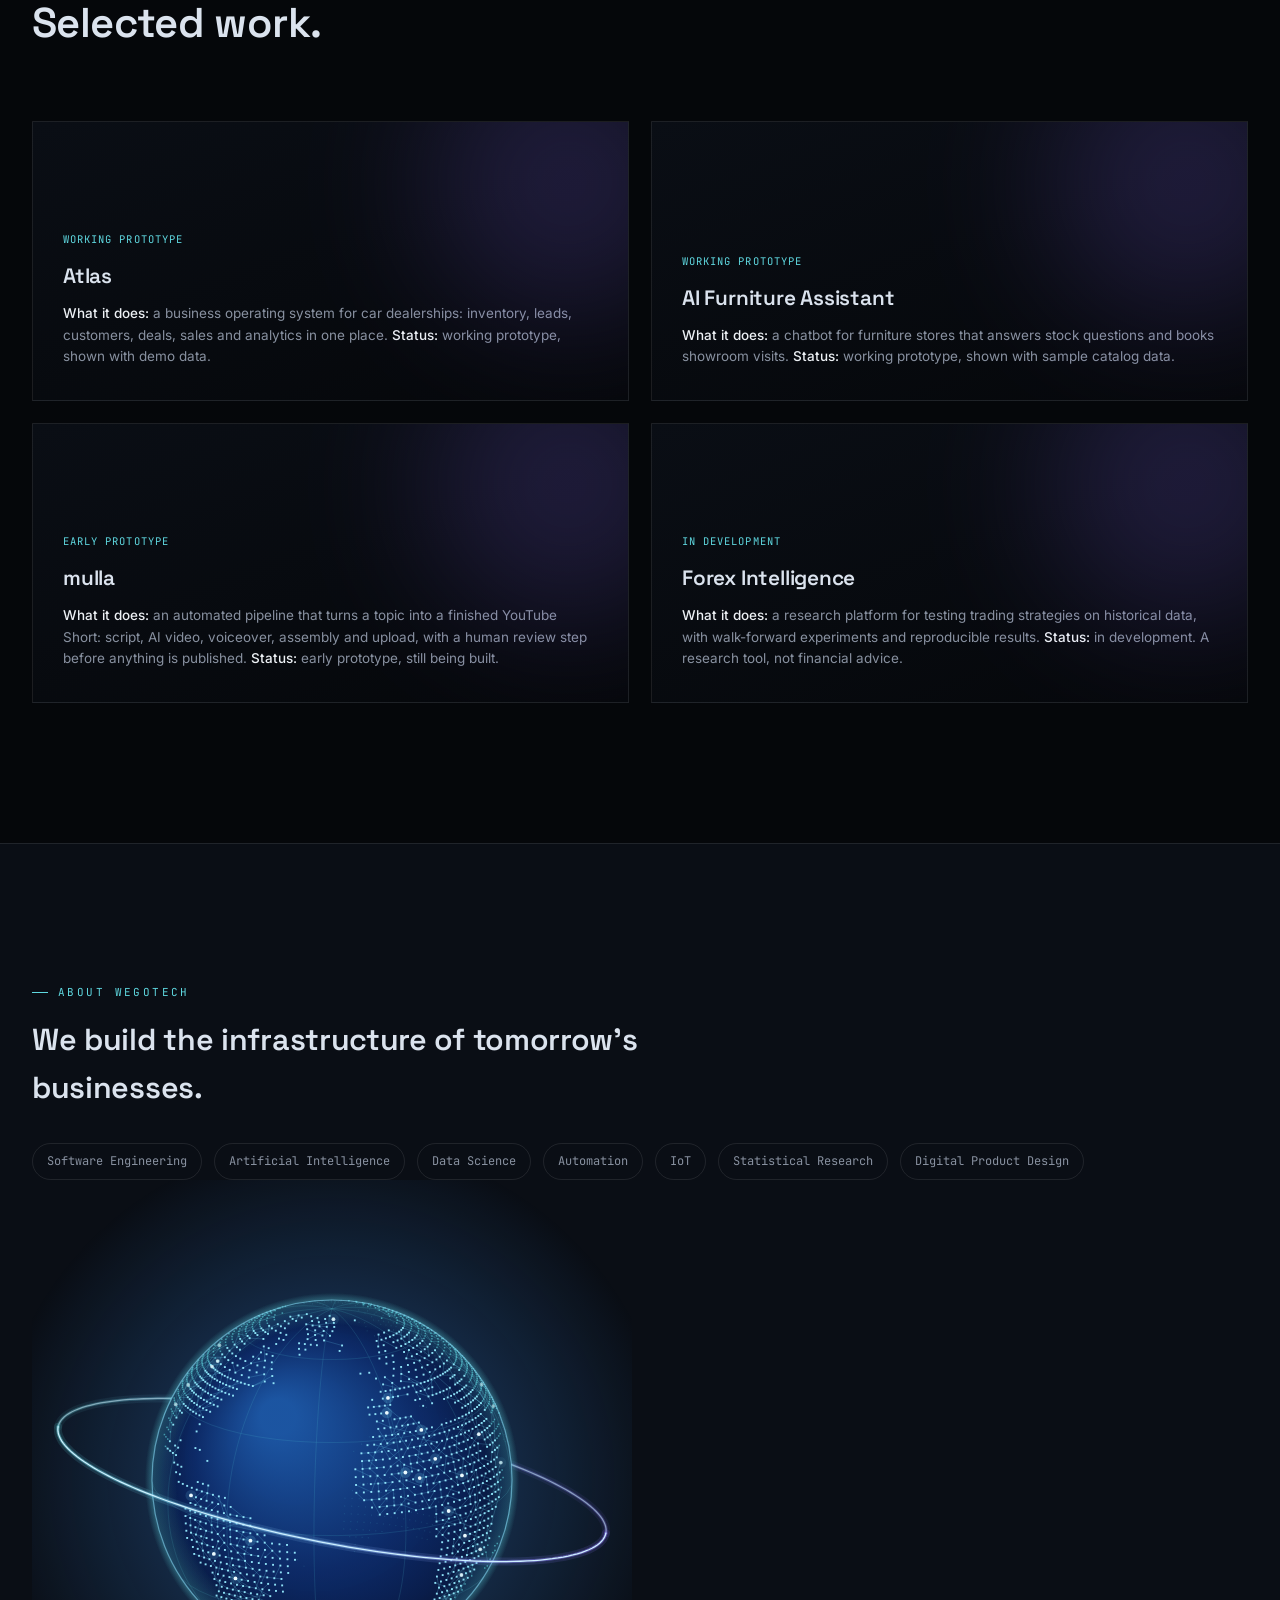
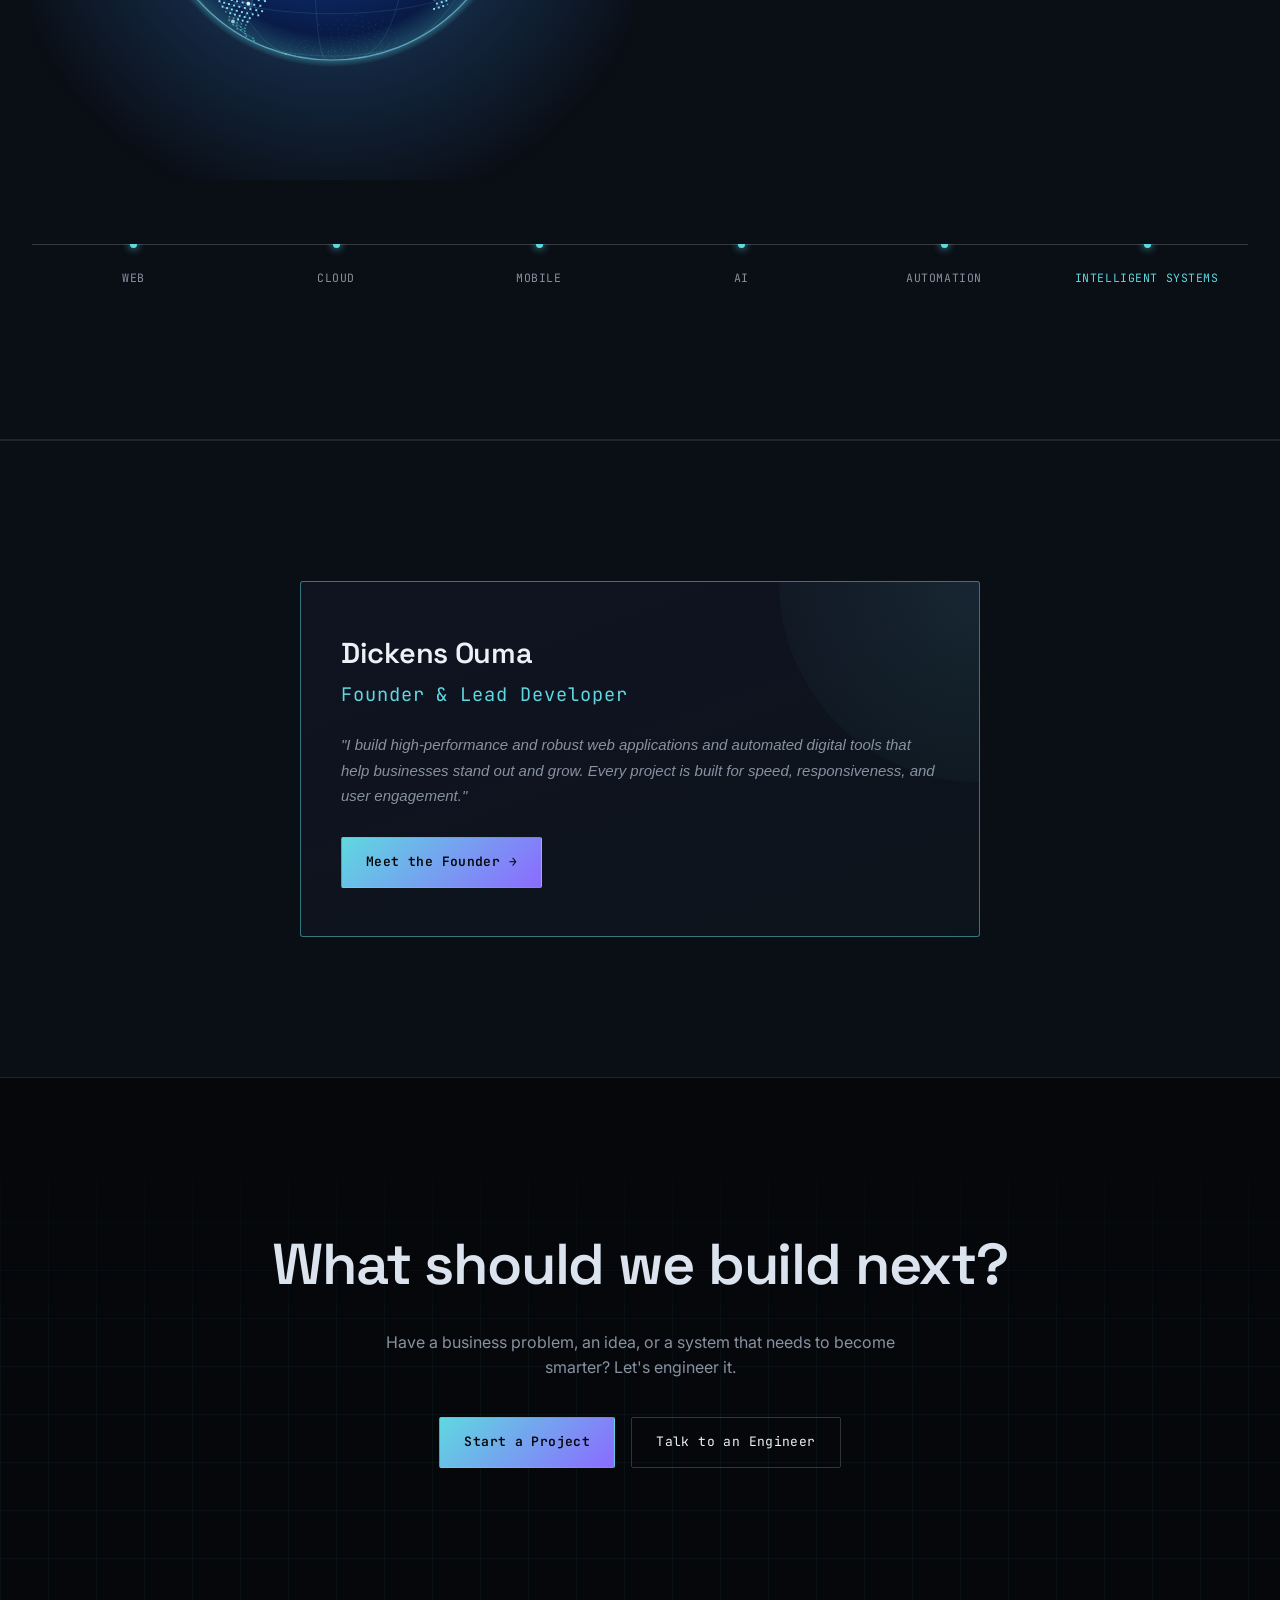
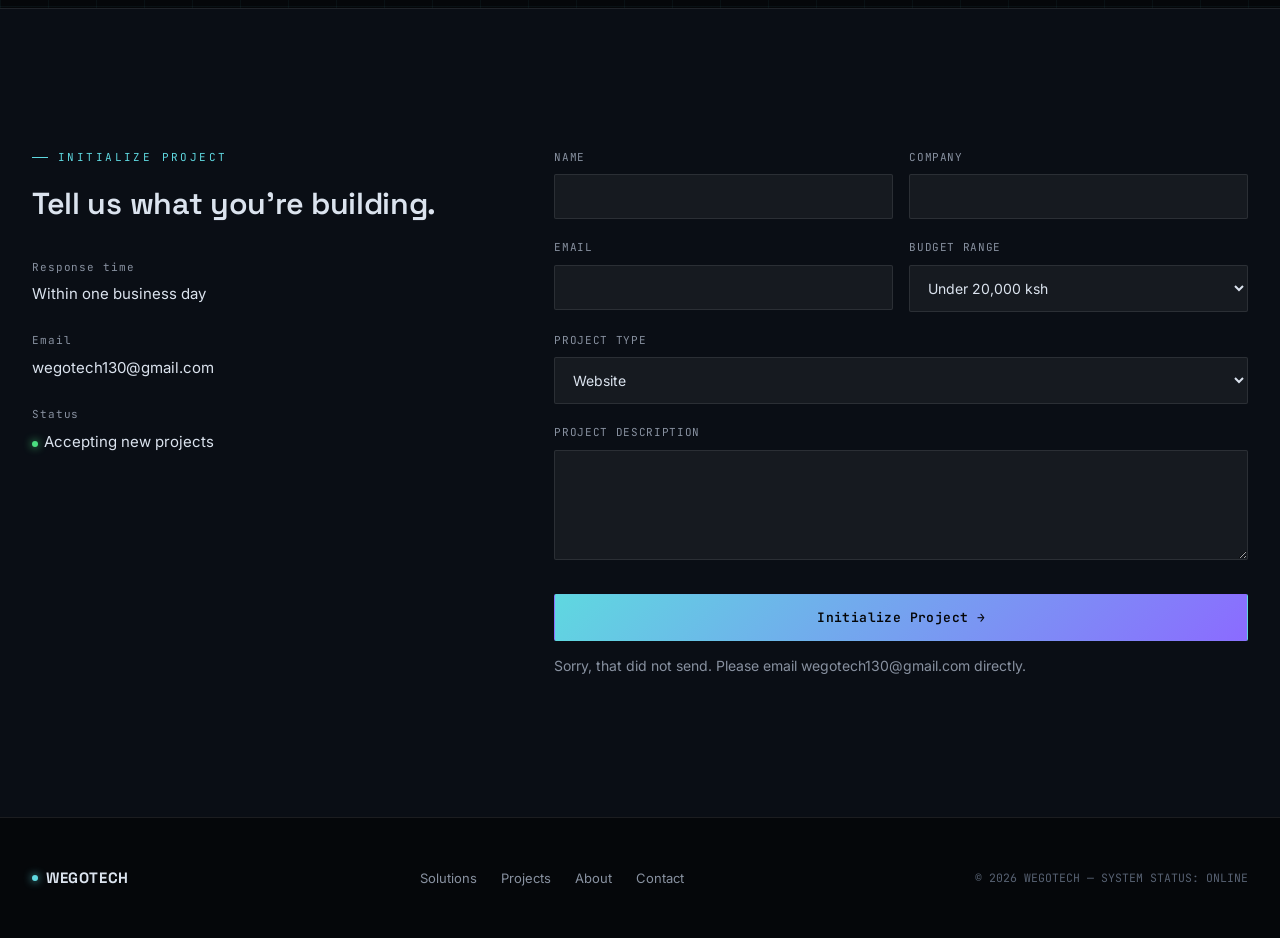
==== commit 7adee8d3: "Add files via upload" ====
--- a/index.html
+++ b/index.html
@@ -54,9 +54,16 @@
 
 <!-- PHILOSOPHY -->
 <section class="philosophy">
-  <div class="container">
-    <p class="lead" id="philosophy-text">Technology should do more than exist. It should think, connect, automate, and create value.</p>
-    <p class="sub reveal">We combine software engineering, artificial intelligence, automation, smart technologies, and statistical intelligence to create systems designed around real business problems.</p>
+  <div class="container phil-grid">
+    <div class="phil-text">
+      <p class="lead" id="philosophy-text">Technology should do more than exist. It should think, connect, automate, and create value.</p>
+      <p class="sub reveal">We combine software engineering, artificial intelligence, automation, smart technologies, and statistical intelligence to create systems designed around real business problems.</p>
+    </div>
+    <div class="visual-robot robot-anim" data-parallax="0.28" style="aspect-ratio:472/612" role="img" aria-label="Futuristic AI robot resting its chin on its hand, thinking">
+      <img class="r-base" src="robot-base.webp" width="472" height="612" alt="" loading="lazy">
+      <img class="r-fingers" src="robot-fingers.webp" alt="" loading="lazy" style="left:11.44%; top:40.20%; width:23.73%">
+      <span class="r-eye-blink" style="left:16.53%; top:23.20%; width:18.64%; height:9.80%"><img class="r-eye" src="robot-eye.webp" alt="" loading="lazy"></span>
+    </div>
   </div>
 </section>
 
@@ -156,6 +163,7 @@
 <!-- ABOUT -->
 <section id="about" class="about">
   <div class="container">
+    <div class="about-grid">
     <div class="reveal">
       <div class="eyebrow">About WeGoTech</div>
       <h2 class="about-lead" style="margin-top:14px;">We build the infrastructure of tomorrow's businesses.</h2>
@@ -163,6 +171,10 @@
         <span>Software Engineering</span><span>Artificial Intelligence</span><span>Data Science</span>
         <span>Automation</span><span>IoT</span><span>Statistical Research</span><span>Digital Product Design</span>
       </div>
+    </div>
+    <canvas id="globe-canvas" data-parallax="0.22" class="visual-globe globe-canvas" width="600" height="600" role="img" aria-label="Rotating digital globe connected by a network of light">
+      <img src="wegotech-globe.webp" alt="Glowing digital globe connected by a network of light">
+    </canvas>
     </div>
     <div class="timeline reveal">
       <div class="t-step"><span>WEB</span></div>
@@ -182,7 +194,7 @@
       <div class="founder-content">
         <h2 class="founder-title">Dickens Ouma<span class="role">Founder &amp; Lead Developer</span></h2>
         <p class="founder-quote">"I build high-performance and robust web applications and automated digital tools that help businesses stand out and grow. Every project is built for speed, responsiveness, and user engagement."</p>
-        <a href="https://devdickie.netlify.app" target="_blank" rel="noopener noreferrer" class="founder-cta">Meet the Founder→</a>
+        <a href="https://devdickie.netlify.app" target="_blank" rel="noopener noreferrer" class="btn btn-primary">Meet the Founder →</a>
       </div>
     </div>
   </div>
@@ -263,5 +275,6 @@
 </footer>
 
 <script src="script.js"></script>
+<script src="globe.js"></script>
 </body>
 </html>
